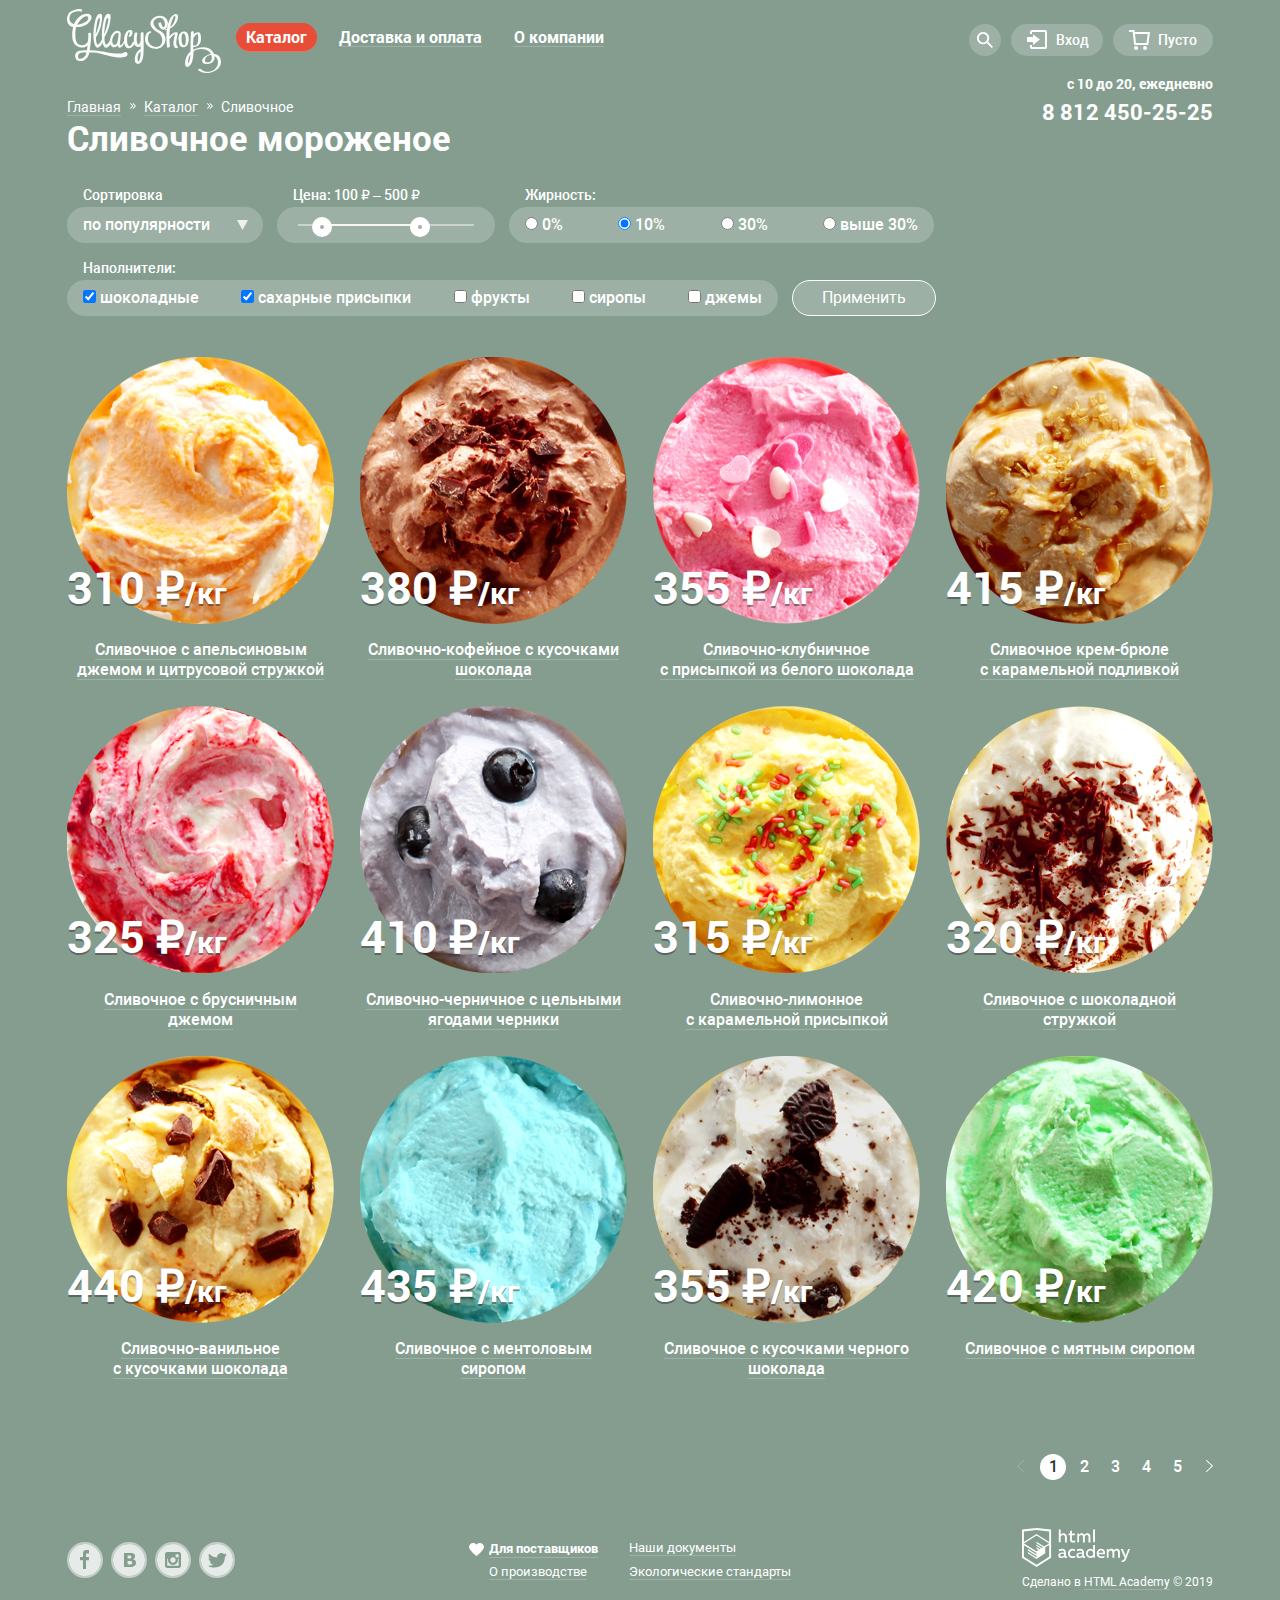
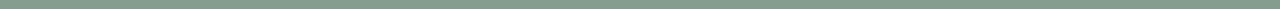
==== catalog.html @ 8c7d1022 "Добавил главную и каталог" ====
<!DOCTYPE html>
<html lang="ru">

<head>
  <meta charset="utf-8">
  <link rel="stylesheet" href="css/normalize.css">
  <link rel="stylesheet" href="css/style.css">
  <link rel="preconnect" href="https://fonts.gstatic.com">
  <link href="https://fonts.googleapis.com/css2?family=Roboto:wght@400;500;700&display=swap" rel="stylesheet">
  <title>Каталог: Глейси</title>
</head>

<body class="page-body">
  <div class="catalog-wrapper">
    <div class="container">
      <header class="main-header">
        <div class="site-navigation">
          <nav class="nav">
            <a href="index.html" class="logo-link">
              <svg width="154" height="64" viewBox="0 0 154 64" fill="none" xmlns="http://www.w3.org/2000/svg">
                <path
                  d="M59.3411 43.1507C58.6031 43.0641 57.8564 43.196 57.1891 43.5308C57.1891 43.5308 54.1865 46.1093 39.3332 43.1404C28.4134 40.9523 22.7384 41.1783 22.7384 41.1783C22.7384 41.1783 24.57 28.3371 24.0695 24.7415C24.0466 24.4763 23.9242 24.2306 23.7281 24.0562C23.532 23.8818 23.2777 23.7923 23.0186 23.8067C21.9276 23.8067 21.267 24.2382 21.267 24.834C21.3606 27.2614 21.277 29.6926 21.0168 32.1072C20.5634 33.3829 19.7122 34.4692 18.5955 35.1974C17.4788 35.9256 16.1591 36.255 14.8413 36.1342C10.087 35.7952 9.08615 32.2819 8.66578 29.8883C8.2454 27.4947 8.00519 20.807 9.2563 18.0744C9.2563 18.0744 16.4227 18.3312 20.9267 14.3864C25.4308 10.4416 25.1505 7.03093 23.0186 5.57217C20.8867 4.11341 15.8922 4.37024 12.0588 7.96577C9.85781 9.93907 8.11968 12.3973 6.97426 15.1569C6.97426 15.1569 1.33923 13.9241 2.63038 7.88359C4.00161 1.57599 12.3991 2.31564 12.3991 2.31564C14.1507 2.66492 14.2307 2.82929 14.8113 2.23346C15.3918 1.63763 15.8122 0.0966821 13.0597 0.00422536C10.3072 -0.0882313 2.04986 1.30889 0.46845 6.93848C-1.22306 12.9276 1.89973 17.2114 6.09348 17.8792C6.09348 17.8792 3.80143 28.2549 6.63396 33.3914C7.41915 35.0146 8.65661 36.3617 10.1892 37.2616C11.7218 38.1615 13.4804 38.5736 15.2417 38.4457C16.8931 38.4457 19.8157 37.5005 20.6465 36.1342C20.6465 36.1342 20.2561 39.812 19.9258 41.1475C19.9258 41.1475 12.9796 41.055 10.8077 42.1748C7.11439 44.178 7.88508 48.8727 9.30635 50.5369C10.5074 51.9546 14.1207 52.7251 16.733 51.4615C18.2281 50.723 19.5196 49.6125 20.4898 48.2309C21.46 46.8494 22.0781 45.2407 22.288 43.5513C26.5142 43.3281 30.748 43.7998 34.8292 44.9485C41.0047 46.8387 49.6024 48.6056 52.1847 48.6056C54.767 48.6056 60.1918 47.8454 60.5221 45.6367C60.7023 44.178 60.1718 43.4178 59.3411 43.1507ZM15.8722 8.81843C15.8722 8.81843 19.1552 6.25019 20.7266 7.85277C21.0794 8.24335 21.2828 8.75163 21.2993 9.28397C21.3159 9.81632 21.1445 10.3369 20.8166 10.7497C20.156 11.6332 18.4145 14.4275 10.1471 15.8143C10.1471 15.8143 12.7494 11.1298 15.8722 8.81843ZM16.1425 48.7905C16.1425 48.7905 11.6084 51.328 11.138 47.8865C10.9562 47.1689 11.0201 46.409 11.3189 45.7339C11.6177 45.0588 12.1333 44.5096 12.7795 44.178C13.5702 43.7773 14.6511 43.274 19.3653 43.4486C19.3125 44.5462 18.9891 45.6121 18.4254 46.5464C17.8617 47.4807 17.0762 48.2528 16.1425 48.7905Z"
                  fill="#FBFCFB" />
                <path
                  d="M73.6439 24.382C73.6439 26.7037 73.6439 29.0151 73.6439 31.3368C73.6439 31.3368 73.6439 31.419 73.6439 31.46C73.5647 32.3848 73.2694 33.2764 72.7831 34.0591C72.4757 34.6276 72.0763 35.1382 71.602 35.5692C71.0716 36.0418 70.7212 34.9837 70.5211 34.5419C69.1298 31.5525 69.8004 27.546 70.3409 24.4128C70.5911 22.9129 67.6285 23.3033 67.3983 24.6388C66.8584 27.3095 66.6732 30.043 66.8478 32.7647C66.5854 32.7859 66.3304 32.8637 66.0993 32.9929C65.8682 33.1221 65.6662 33.2999 65.5066 33.5146C64.9961 34.6344 63.5048 38.3532 61.6731 36.8636C60.352 35.8363 60.2118 33.0215 60.0717 31.4498C59.9123 29.2711 60.1916 27.082 60.8925 25.0189C60.8324 25.1935 62.0335 22.1116 62.5639 23.2622C62.7074 23.8105 62.7269 24.3852 62.6211 24.9424C62.5153 25.4997 62.2869 26.0248 61.9534 26.4777C60.382 27.6899 62.8242 28.1932 63.775 27.4536C65.5766 26.0667 66.7777 21.5877 63.705 21.0535C60.2319 20.4577 58.2601 24.0532 57.5294 26.9091C57.1421 28.5492 56.9738 30.2357 57.029 31.9223C56.5486 32.7853 54.9271 35.559 53.9763 36.0315C52.8553 36.6273 52.8753 35.7952 52.9153 35.261C52.9554 34.7269 53.4558 29.9705 53.726 26.7653C53.9629 25.4929 53.7871 24.1758 53.2256 23.0157C52.7952 22.1219 49.222 20.1187 46.0792 23.8786C44.3087 25.8622 43.2252 28.3898 42.9965 31.0697C42.7863 31.5011 42.5561 31.9634 42.2858 32.4668C40.7845 35.2919 38.8928 36.4835 38.2222 34.5214C37.5477 32.4775 37.2921 30.3125 37.4715 28.1624C39.8038 24.4569 41.5156 20.377 42.536 16.0917C44.0374 9.2499 43.7571 5.84954 42.9464 5.27426C42.1357 4.69897 38.6926 3.2813 36.6208 11.6949C35.0837 17.6814 34.5456 23.8919 35.0293 30.0629C34.7091 30.7615 34.3087 31.6039 33.7982 32.5593C32.2969 35.3843 30.4152 36.576 29.7346 34.6138C29.0736 32.567 28.8317 30.4021 29.024 28.2549C31.3562 24.5494 33.068 20.4695 34.0885 16.1841C35.6399 9.2499 35.3296 5.84954 34.5189 5.27426C33.7082 4.69897 30.2651 3.2813 28.2032 11.6949C26.1414 20.1084 25.731 29.2822 27.7028 35.446C27.7028 35.446 28.7838 38.9182 30.8056 38.6614C32.4771 38.4457 34.4688 36.7609 35.6399 33.6174C35.7723 34.2352 35.936 34.8456 36.1303 35.446C36.1303 35.446 37.2113 38.9182 39.2331 38.6614C40.6043 38.4868 42.2358 37.3054 43.3768 35.148C44.0874 37.028 45.6188 38.5792 47.5906 38.2299C50.263 37.7368 50.8134 36.2472 50.8134 36.2472C50.8134 36.2472 50.7634 38.6922 52.4749 38.6922C53.9963 38.6922 55.2074 37.7779 56.4084 35.446C56.8188 34.6549 57.059 34.1927 57.1891 33.9256C57.5395 36.1342 58.4303 38.0964 60.1918 38.8874C63.1945 40.2229 65.8169 37.6855 67.3582 35.1789C67.5558 35.7829 67.878 36.3361 68.303 36.8006C68.7279 37.2651 69.2455 37.63 69.8204 37.8704C70.4759 38.0818 71.1752 38.1045 71.8424 37.936C72.5095 37.7676 73.1188 37.4144 73.6038 36.915V40.5311C73.0551 40.5011 72.5114 40.6523 72.0524 40.9625C70.5201 42.253 69.3316 43.9212 68.5982 45.8112C67.8648 47.7013 67.6103 49.7513 67.8587 51.7697C67.9009 52.3158 68.0743 52.8426 68.3632 53.3032C68.6521 53.7638 69.0476 54.1438 69.5145 54.4093C69.9813 54.6749 70.5049 54.8176 71.0386 54.8249C71.5722 54.8321 72.0994 54.7037 72.5729 54.451C75.6757 53.0641 76.1461 48.2872 76.4063 45.3696C77.0369 38.3532 76.5464 31.0491 76.5464 24.0121C76.5464 22.7178 73.6439 23.3239 73.6439 24.382ZM30.2751 12.8763C30.9657 10.1539 31.6063 9.06498 32.2769 9.06498C32.9475 9.06498 33.2077 9.79436 32.7373 12.1469C31.8645 16.659 30.491 21.0536 28.6436 25.2449C28.6436 25.2449 29.5845 15.6089 30.2751 12.8763ZM38.7026 12.8763C39.3932 10.1539 40.0338 9.06498 40.6544 9.06498C41.2749 9.06498 41.5952 9.79436 41.1248 12.1469C40.6544 14.4994 39.123 21.0022 37.0311 25.2449C37.0311 25.2449 38.032 15.6089 38.7026 12.8763ZM51.5741 25.6866C51.4941 26.2825 51.1137 30.0937 50.5732 32.1483C50.0327 34.2029 49.6624 34.9323 48.041 35.6411C46.4195 36.35 45.5988 34.1824 45.5988 34.1824C44.4478 30.895 45.9891 28.0186 47.2703 26.0462C48.5514 24.0738 49.8426 23.8991 50.5832 23.9916C50.7568 24.036 50.9201 24.1152 51.0638 24.2244C51.2076 24.3337 51.3289 24.4709 51.4209 24.6284C51.513 24.7858 51.5739 24.9603 51.6001 25.1418C51.6264 25.3234 51.6176 25.5086 51.5741 25.6866ZM73.5638 44.178C73.6242 46.9398 73.0839 49.6807 71.9824 52.2012C71.2817 52.345 70.9815 52.0779 70.7413 50.9273C70.5761 49.8209 70.5761 48.6951 70.7413 47.5886C71.0686 45.5562 72.0479 43.6942 73.5237 42.298C73.5738 42.9452 73.5738 43.5719 73.5638 44.178Z"
                  fill="#FBFCFB" />
                <path
                  d="M92.3806 21.4747C91.0788 20.8853 89.9035 20.0372 88.9227 18.9793C87.9418 17.9214 87.1746 16.6746 86.6655 15.3109C85.3843 11.3867 89.5881 8.4897 92.9411 8.66434C96.2941 8.83898 98.0857 12.3832 97.9456 15.5575C97.8855 16.6772 97.1949 19.2044 95.8437 17.8895C94.9501 16.8485 94.4032 15.5422 94.2823 14.1604C94.0821 12.9173 91.1795 13.657 91.3797 14.9617C91.9602 18.7216 95.9037 22.8616 99.2868 18.927C99.9789 18.0362 100.466 16.9962 100.711 15.8848C100.955 14.7735 100.952 13.6197 100.701 12.5099C100.45 11.4 99.9568 10.363 99.2595 9.47639C98.5622 8.5898 97.6784 7.87669 96.6744 7.39049C94.4096 6.48529 91.905 6.43566 89.6078 7.25044C87.3107 8.06522 85.3703 9.6914 84.1332 11.8387C81.4008 16.8211 86.8857 21.6905 90.7692 23.4677C97.0047 26.8886 97.2349 37.9012 88.9475 37.9731C87.245 37.933 85.5951 37.3594 84.2193 36.3293C82.8436 35.2991 81.8077 33.8617 81.2506 32.21C80.6801 30.4841 80.9704 24.4539 83.2524 23.9916C85.0641 23.632 84.5736 21.937 82.802 22.2555C79.0887 22.9951 77.7175 27.9159 78.0778 31.3573C78.6583 36.8431 83.6628 39.9147 88.7173 39.8736C90.9535 39.9395 93.1417 39.2 94.9022 37.7833C96.6628 36.3666 97.8847 34.3621 98.3559 32.1175C98.7278 29.9065 98.3339 27.6317 97.2424 25.6876C96.151 23.7436 94.4309 22.2531 92.3806 21.4747Z"
                  fill="#FBFCFB" />
                <path
                  d="M110.977 37.7985C108.125 36.1959 109.756 30.0218 110.187 27.6488C110.467 26.1181 111.738 23.7553 109.696 23.2314C107.304 22.6356 104.461 24.9675 102.41 27.1968C102.408 24.6249 102.592 22.0565 102.96 19.5126C106.125 17.8918 108.659 15.2147 110.146 11.9209C111.448 9.2499 112.088 3.70249 107.684 5.32562C103.681 6.76384 102.309 11.4894 101.058 15.2801C100.586 16.7464 100.221 18.247 99.9674 19.7694C99.5682 19.9414 99.1606 20.0923 98.7463 20.2214C97.0848 20.7556 97.305 21.6699 98.9865 21.1357L99.7972 20.8686C98.9965 26.6318 99.537 32.6723 100.047 38.3327C100.047 38.8874 103.05 38.3327 102.94 37.5314C102.72 35.0042 102.53 32.4771 102.45 29.9705C102.691 29.8979 102.909 29.7595 103.08 29.5698C104.001 28.3831 105.034 27.2924 106.163 26.3133C106.463 26.0359 106.773 25.7791 107.084 25.5325L107.544 25.1833C108.215 24.6388 108.345 24.6285 107.924 25.1833C107.768 26.1629 107.56 27.1333 107.304 28.0905C106.753 31.1724 105.172 37.2232 108.645 39.1648C109.396 39.5551 112.098 38.4046 110.977 37.7985ZM104.481 13.0303C104.792 12.1161 105.202 11.212 105.582 10.3286C106.053 9.21908 107.314 5.42835 108.225 7.24667C108.955 8.69516 107.804 11.0682 107.294 12.4551C106.49 14.6234 105.102 16.5119 103.29 17.8997C103.582 16.2514 103.98 14.6248 104.481 13.0303Z"
                  fill="#FBFCFB" />
                <path
                  d="M121.737 30.5971C121.737 27.2173 121.367 22.8821 117.433 22.5226C113.119 22.1219 111.428 26.755 111.368 30.217C111.361 30.3395 111.392 30.4611 111.454 30.5657C111.517 30.6702 111.609 30.7528 111.718 30.8026C111.718 34.0386 112.479 38.2607 116.232 38.1888C120.416 38.1272 121.737 34.3776 121.737 30.5971ZM116.732 36.2267C114.29 35.1994 114.51 30.8745 114.671 28.7891C114.685 28.6843 114.671 28.5773 114.628 28.4808C114.585 28.3843 114.517 28.3024 114.43 28.2446C114.731 26.19 115.511 23.1081 117.293 24.6388C118.714 25.8921 118.744 28.9021 118.814 30.6382C118.874 31.8504 118.724 36.9869 116.742 36.2267H116.732Z"
                  fill="#FBFCFB" />
                <path
                  d="M153.265 49.1398C152.144 46.1812 149.682 45.0306 146.969 44.9074C146.667 44.1563 146.287 43.4401 145.838 42.7706C141.925 36.8225 132.637 37.6341 126.341 40.716C126.341 39.7812 126.251 38.8463 126.211 37.9115C127.463 38.0153 128.721 37.7863 129.862 37.2465C131.003 36.7067 131.99 35.8743 132.727 34.8296C134.398 32.3743 134.158 28.0186 133.497 25.2654C132.877 22.6767 130.415 23.1389 128.563 24.0019C127.882 24.333 127.254 24.7696 126.701 25.2963C126.701 24.608 126.811 23.9094 126.861 23.2417C126.972 21.6596 124.019 22.0603 123.919 23.4574C123.458 29.8164 123.619 36.1548 123.478 42.5035C121.702 44.0013 120.291 45.9041 119.358 48.0604C118.425 50.2166 117.996 52.5667 118.104 54.9235C118.104 57.2555 120.035 59.0327 122.107 57.3685C125 55.0879 125.881 50.5575 126.281 47.0955C126.445 45.5504 126.498 43.995 126.441 42.4419C128.698 40.9228 131.334 40.105 134.033 40.0868C136.732 40.0685 139.378 40.8507 141.655 42.3391C142.632 43.0474 143.415 44.0028 143.927 45.1128C142.326 45.4066 140.771 45.9179 139.303 46.6332C137.591 47.4756 135.049 49.4686 135.169 51.6978C135.149 52.4032 135.366 53.0941 135.784 53.655C136.201 54.216 136.793 54.613 137.461 54.7797C137.552 54.8272 137.65 54.8584 137.751 54.8721C143.897 55.8994 148.471 52.1703 147.59 46.9209C150.593 48.5954 151.704 52.4785 150.643 55.8173C148.251 63.3165 139.042 64.991 133.678 59.9778C133.097 59.4436 130.485 60.5736 130.945 61.0051C138.692 68.2681 157.989 61.5496 153.265 49.1398ZM123.298 47.3215C123.213 49.1354 122.827 50.9211 122.157 52.6018C121.907 53.1668 121.637 53.7113 121.346 54.2455C121.346 54.2455 121.086 54.3071 121.036 53.5058C121.032 50.6277 121.846 47.8109 123.378 45.4005C123.358 46.0374 123.338 46.6846 123.298 47.3215ZM126.431 28.974C126.489 28.9234 126.539 28.8646 126.581 28.7994C127.119 27.8692 127.757 27.0042 128.483 26.2208C129.007 25.6096 129.617 25.0831 130.294 24.6593C130.615 24.8237 130.945 25.6866 131.065 26.8475C131.375 29.7034 131.506 37.2232 127.122 36.5143C126.78 36.4987 126.438 36.5583 126.121 36.689C126.111 34.0797 126.251 31.532 126.431 28.974ZM139.523 53.362H139.463C137.781 52.9511 137.961 51.3074 138.182 50.1979C138.672 47.5989 141.755 46.2018 144.297 46.0888C145.588 49.787 144.597 54.2147 139.523 53.362Z"
                  fill="#FBFCFB" />
              </svg>
            </a>
            <ul class="nav-list">
              <li class="nav-list_item nav-list_item-catalog">
                <a href="#" class="nav-list_link nav-list_link--cat  nav-list_link-current">Каталог</a>
                <ul class="dropdown_list">
                  <li>
                    <p class="new-prod">Новинки</p>
                  </li>
                  <li class="dropdown-list_item"><a class="dropdown_link" href="catalog.html"
                      target="_blank">Сливочное</a></li>
                  <li class="dropdown-list_item"><a class="dropdown_link" href="#">Щербеты</a></li>
                  <li class="dropdown-list_item"><a class="dropdown_link" href="#">Фруктовый лед</a></li>
                  <li class="dropdown-list_item"><a class="dropdown_link" href="#">Мелорин</a></li>
                </ul>
              </li>
              <li class="nav-list_item">
                <a href="#" class="nav-list_link">Доставка и оплата</a>
              </li>
              <li class="nav-list_item">
                <a href="#" class="nav-list_link">О компании</a>
              </li>
            </ul>
          </nav>
          <section class="general-links">
            <h2 class="visually-hidden">Общие элементы управления</h2>
            <section class="search" tabindex="0">
              <h3 class="visually-hidden">Окно поиска</h2>
                <div class="search_popup search_popup-show">
                  <form action="https://echo.htmlacademy.ru/" class="search-form" method="get" name="search-form">
                    <input type="search" class="search-input" placeholder="Крем-брюле">
                  </form>
                </div>
            </section>
            <section class="login-wrapper" tabindex="0">
              <h3 class="visually-hidden">Вход на сайт</h3>
              <span class="general-btn_name">Вход</span>
              <div class="login_window login_window-show">
                <form action="https://echo.htmlacademy.ru/" method="POST" name="login-form" class="login-form">
                  <input type="text" placeholder="email@example.com" class="login-input" name="login" required>
                  <input type="password" placeholder="******" class="pass-input" name="password" required>
                  <div class="login-controls_wrapper">
                    <button class="btn login-btn" type="submit">Войти</button>
                    <div class="login-controls_links">
                      <a href="#" class="login-controls_link login-controls_link--forgot-pass">Забыли пароль?</a>
                      <a href="#" class="login-controls_link login-controls_link--new-user">Новая регистрация</a>
                    </div>
                  </div>
                </form>
              </div>
            </section>
            <div class="cart-wrapper">
              <span class="visually-hidden">Корзина</span>
              <span class="general-btn_name" tabindex="0">Пусто</span>
            </div>
          </section>
        </div>
        <span class="visually-hidden">Время работы</span>
        <p class="header-worktime">с 10 до 20, ежедневно</p>
        <p class="header-phone"><a href="tel:88124502525" class="header-phone_link">8 812 450-25-25</a></p>
      </header>
      <main class="main-catalog">
        <section class="breadcrumbs">
          <h2 class="visually-hidden">Дополнительная навигация. Хлебные крошки</h2>
          <ul class="breadcrumbs_list">
            <li class="breadcrumbs_list-item"><a class="breadcrumbs_list-link" href="index.html">Главная</a></li>
            <li class="breadcrumbs_list-item"><a class="breadcrumbs_list-link" href="#">Каталог</a></li>
            <li class="breadcrumbs_list-item"><a class="breadcrumbs_list-link" href="">Сливочное</a></li>
          </ul>
        </section>
        <h1>Сливочное мороженое</h1>
        <section class="filters-block">
          <h2 class="visually-hidden">Выбор по параметрам</h2>
          <form action="https://echo.htmlacademy.ru/" method="get">
            <div class="filters-block_wrapper">
              <fieldset class="filter">
                <legend class="filter_title">Сортировка</legend>
                <select name="sorting" class="sorting">
                  <option value="popular current-select-value">по популярности</option>
                  <option value="cheap">сначала недорогие</option>
                  <option value="expensive">сначала дорогие</option>
                  <option value="fat">по жирности</option>
                </select>
              </fieldset>
              <fieldset class="filter filter_price">
                <legend class="filter_title">Цена: 100 ₽ – 500 ₽</legend>
                <div class="range-filter">
                  <div class="price-controls">
                    <span class="visually-hidden">Минимальная цена</span>
                    <input class="visually-hidden" type="text" name="min-price" value="">
                    <span class="visually-hidden">Максимальная цена</span>
                    <input class="visually-hidden" type="text" name="max-price" value="">
                  </div>
                  <div class="range-controls">
                    <div class="scale">
                      <div class="bar"></div>
                    </div>
                    <div class="toggle toggle-min" tabindex="0"><span class="visually-hidden">Ползунок минимальной
                        цены</span></div>
                    <div class="toggle toggle-max" tabindex="0"><span class="visually-hidden">Ползунок максимальной
                        цены</span></div>
                  </div>
                </div>
              </fieldset>
              <fieldset class="filter">
                <legend class="filter_title">Жирность:</legend>
                <div class="filters-block_wrapper-fat">
                  <label>
                    <input type="radio" name="fat"> 0%
                  </label>
                  <label>
                    <input type="radio" name="fat" checked> 10%
                  </label>
                  <label>
                    <input type="radio" name="fat"> 30%
                  </label>
                  <label>
                    <input type="radio" name="fat"> выше 30%
                  </label>
                </div>
              </fieldset>
              <fieldset class="filter">
                <legend class="filter_title">Наполнители:</legend>
                <div class="filters-block_wrapper-additive">
                  <label>
                    <input type="checkbox" name="chockolate" checked>
                    шоколадные
                  </label>
                  <label>
                    <input type="checkbox" name="sugar topping" checked>
                    сахарные присыпки
                  </label>
                  <label>
                    <input type="checkbox" name="fruits">
                    фрукты
                  </label>
                  <label>
                    <input type="checkbox" name="syrop">
                    сиропы
                  </label>
                  <label>
                    <input type="checkbox" name="jam">
                    джемы
                  </label>
                </div>
              </fieldset>
              <button type="submit" class="filter-btn">Применить</button>
            </div>
            <!--<div class="filters-block_wrapper">
              <fieldset class="filter">
                <legend class="filter_title">Сортировка</legend>
                <select name="sorting">
                  <option value="popular current-select-value">по популярности</option>
                  <option value="cheap">сначала недорогие</option>
                  <option value="expensive">сначала дорогие</option>
                  <option value="fat">по жирности</option>
                </select>
              </fieldset>
              <fieldset class="filter filter_price">
                <legend class="filter_title">Цена: 100 ₽ – 500 ₽</legend>
                <div class="range-filter">
                  <div class="price-controls">
                    <span class="visually-hidden">Минимальная цена</span>
                    <label class="price-value"><input class="visually-hidden" type="text" name="min-price" value=""></label>
                    <span class="visually-hidden">Максимальная цена</span>
                    <label class="price-value price-value-max"><input class="visually-hidden" type="text" name="max-price"
                        value=""></label>
                  </div>
                  <div class="range-controls">
                    <div class="scale">
                      <div class="bar"></div>
                    </div>
                    <div class="toggle toggle-min" tabindex="0"><span class="visually-hidden">Ползунок минимальной
                        цены</span></div>
                    <div class="toggle toggle-max" tabindex="0"><span class="visually-hidden">Ползунок максимальной
                        цены</span></div>
                  </div>
                </div>
              </fieldset>
              <fieldset class="filter">
                <legend class="filter_title">Жирность:</legend>
                <label>
                  <input type="radio" name="fat"> 0%
                </label>
                <label>
                  <input type="radio" name="fat" checked> 10%
                </label>
                <label>
                  <input type="radio" name="fat"> 30%
                </label>
                <label>
                  <input type="radio" name="fat"> выше 30%
                </label>
              </fieldset>
            </div>
            <div class="filters-block_wrapper">
              <fieldset class="filter">
                <legend class="filter_title">Наполнители:</legend>
                <label>
                  <input type="checkbox" name="chockolate" checked>
                  шоколадные
                </label>
                <label>
                  <input type="checkbox" name="sugar topping" checked>
                  сахарные присыпки
                </label>
                <label>
                  <input type="checkbox" name="fruits">
                  фрукты
                </label>
                <label>
                  <input type="checkbox" name="syrop">
                  сиропы
                </label>
                <label>
                  <input type="checkbox" name="jam">
                  джемы
                </label>
              </fieldset>
              <button type="submit">Применить</button>
            </div>-->
          </form>
        </section>
        <section class="product-cards">
          <h2 class="visually-hidden">Карточки товаров</h2>
          <ul class="product-cards_list">
            <li class="product-cards_item">
              <div class="product-cards_item-card">
                <a href="#" class="btn bestsellers-btn">Быстрый просмотр</a>
              </div>
              <img src="img/hit_1.png" alt="" width="267" height="267" class="product-cards_img">
              <p class="product-cards_item-price">310&nbsp;&#8381;<span class="product-cards_item-weight">/кг</span>
                <p class="product-cards_description"><a href="#" class="product-cards_description-link">Сливочное с
                    апельсиновым джемом и цитрусовой стружкой</a></p>
            </li>
            <li class="product-cards_item">
              <div class="product-cards_item-card">
                <a href="#" class="btn bestsellers-btn">Быстрый просмотр</a>
              </div>
              <img src="img/hit_2.png" alt="" width="267" height="267" class="product-cards_img">
              <p class="product-cards_item-price">380 &#8381;<span class="product-cards_item-weight">/кг</span>
                <p class="product-cards_description"><a href="#"
                    class="product-cards_description-link">Сливочно-кофейное с кусочками шоколада</a></p>
            </li>
            <li class="product-cards_item">
              <div class="product-cards_item-card">
                <a href="#" class="btn bestsellers-btn">Быстрый просмотр</a>
              </div>
              <img src="img/hit_3.png" alt="" width="267" height="267" class="product-cards_img">
              <p class="product-cards_item-price">355 &#8381;<span Class="product-cards_item-weight">/кг</span>
                <p class="product-cards_description"><a href="#"
                    class="product-cards_description-link">Сливочно-клубничное<br>с&nbsp;присыпкой из белого
                    шоколада</a></p>
            </li>
            <li class="product-cards_item">
              <div class="product-cards_item-card">
                <a href="#" class="btn bestsellers-btn">Быстрый просмотр</a>
              </div>
              <img src="img/hit_4.png" alt="" width="267" height="267" class="product-cards_img">
              <p class="product-cards_item-price">415 &#8381;<span Class="product-cards_item-weight">/кг</span>
                <p class="product-cards_description"><a href="#" class="product-cards_description-link">Сливочное
                    крем-брюле с&nbsp;карамельной подливкой</a></p>
            </li>
            <li class="product-cards_item">
              <div class="product-cards_item-card">
                <a href="#" class="btn bestsellers-btn">Быстрый просмотр</a>
              </div>
              <img src="img/hit_5.png" alt="" width="267" height="267" class="product-cards_img">
              <p class="product-cards_item-price">325&nbsp;&#8381;<span class="product-cards_item-weight">/кг</span>
                <p class="product-cards_description"><a href="#" class="product-cards_description-link">Сливочное с
                    брусничным<br>джемом</a></p>
            </li>
            <li class="product-cards_item">
              <div class="product-cards_item-card">
                <a href="#" class="btn bestsellers-btn">Быстрый просмотр</a>
              </div>
              <img src="img/hit_6.png" alt="" width="267" height="267" class="product-cards_img">
              <p class="product-cards_item-price">410&nbsp;&#8381;<span class="product-cards_item-weight">/кг</span>
                <p class="product-cards_description"><a href="#"
                    class="product-cards_description-link">Сливочно-черничное с цельными<br>ягодами черники</a></p>
            </li>
            <li class="product-cards_item">
              <div class="product-cards_item-card">
                <a href="#" class="btn bestsellers-btn">Быстрый просмотр</a>
              </div>
              <img src="img/hit_7.png" alt="" width="267" height="267" class="product-cards_img">
              <p class="product-cards_item-price">315&nbsp;&#8381;<span class="product-cards_item-weight">/кг</span>
                <p class="product-cards_description"><a href="#"
                    class="product-cards_description-link">Сливочно-лимонное<br>с карамельной присыпкой</a></p>
            </li>
            <li class="product-cards_item">
              <div class="product-cards_item-card">
                <a href="#" class="btn bestsellers-btn">Быстрый просмотр</a>
              </div>
              <img src="img/hit_8.png" alt="" width="267" height="267" class="product-cards_img">
              <p class="product-cards_item-price">320&nbsp;&#8381;<span class="product-cards_item-weight">/кг</span>
                <p class="product-cards_description"><a href="#" class="product-cards_description-link">Сливочное с
                    шоколадной<br>стружкой</a></p>
            </li>
            <li class="product-cards_item">
              <div class="product-cards_item-card">
                <a href="#" class="btn bestsellers-btn">Быстрый просмотр</a>
              </div>
              <img src="img/hit_9.png" alt="" width="267" height="267" class="product-cards_img">
              <p class="product-cards_item-price">440&nbsp;&#8381;<span class="product-cards_item-weight">/кг</span>
                <p class="product-cards_description"><a href="#"
                    class="product-cards_description-link">Сливочно-ванильное<br>с кусочками шоколада</a></p>
            </li>
            <li class="product-cards_item">
              <div class="product-cards_item-card">
                <a href="#" class="btn bestsellers-btn">Быстрый просмотр</a>
              </div>
              <img src="img/hit_10.png" alt="" width="267" height="267" class="product-cards_img">
              <p class="product-cards_item-price">435&nbsp;&#8381;<span class="product-cards_item-weight">/кг</span>
                <p class="product-cards_description"><a href="#" class="product-cards_description-link">Сливочноe с
                    ментоловым<br>сиропом</a></p>
            </li>
            <li class="product-cards_item">
              <div class="product-cards_item-card">
                <a href="#" class="btn bestsellers-btn">Быстрый просмотр</a>
              </div>
              <img src="img/hit_11.png" alt="" width="267" height="267" class="product-cards_img">
              <p class="product-cards_item-price">355&nbsp;&#8381;<span class="product-cards_item-weight">/кг</span>
                <p class="product-cards_description"><a href="#" class="product-cards_description-link">Сливочное с
                    кусочками черного<br>шоколада</a></p>
            </li>
            <li class="product-cards_item">
              <div class="product-cards_item-card">
                <a href="#" class="btn bestsellers-btn">Быстрый просмотр</a>
              </div>
              <img src="img/hit_12.png" alt="" width="267" height="267" class="product-cards_img">
              <p class="product-cards_item-price">420&nbsp;&#8381;<span class="product-cards_item-weight">/кг</span>
                <p class="product-cards_description"><a href="#" class="product-cards_description-link">Сливочное с
                    мятным сиропом</a></p>
            </li>
          </ul>
        </section>
        <section class="pages">
          <h2 class="visually-hidden">Нумерация страниц</h2>
          <div class="pagination_wrapper">
            <button type="button" class="page-btn page-btn_prev page-btn_edge">
              <svg width="7" height="12" viewBox="0 0 7 12" fill="none" xmlns="http://www.w3.org/2000/svg">
                <path d="M0.15889 6.34125L6.06761 11.8512C6.1703 11.9465 6.30937 12 6.45436 12C6.59934 12 6.73841 11.9465 6.84111 11.8512C6.89146 11.8048 6.93142 11.7495 6.95869 11.6885C6.98596 11.6276 7 11.5623 7 11.4962C7 11.4302 6.98596 11.3649 6.95869 11.304C6.93142 11.243 6.89146 11.1877 6.84111 11.1412L1.3084 6.00125L6.84111 0.831247C6.89146 0.784766 6.93142 0.729465 6.95869 0.668535C6.98596 0.607606 7 0.542253 7 0.476248C7 0.410242 6.98596 0.344889 6.95869 0.283959C6.93142 0.22303 6.89146 0.167728 6.84111 0.121247C6.73357 0.0364304 6.59506 -0.00654793 6.45436 0.00124741C6.38391 0.000448227 6.31406 0.013381 6.2493 0.0392141C6.18454 0.0650473 6.12631 0.103209 6.07835 0.151247L0.15889 5.63125C0.108543 5.67773 0.0685816 5.73303 0.0413108 5.79396C0.01404 5.85489 0 5.92024 0 5.98625C0 6.05225 0.01404 6.11761 0.0413108 6.17854C0.0685816 6.23947 0.108543 6.29477 0.15889 6.34125Z" fill="white"/>
                </svg>
            </button>
            <ul class="pagination">
              <li class="pagination_item pagination_item-current"><a href="#" class="pagination_item-link"></a></li>
              <li class="pagination_item"><a href="#" class="pagination_item-link"></a></li>
              <li class="pagination_item"><a href="#" class="pagination_item-link"></a></li>
              <li class="pagination_item"><a href="#" class="pagination_item-link"></a></li>
              <li class="pagination_item"><a href="#" class="pagination_item-link"></a></li>
            </ul>
            <button type="button" class="page-btn page-btn_next">
              <svg width="7" height="12" viewBox="0 0 7 12" fill="none" xmlns="http://www.w3.org/2000/svg">
                <path d="M6.84111 5.65875L0.932395 0.148752C0.829699 0.05349 0.690626 0 0.545642 0C0.400659 0 0.261586 0.05349 0.15889 0.148752C0.108543 0.195234 0.0685817 0.250534 0.041311 0.311464C0.0140403 0.372393 0 0.437746 0 0.503752C0 0.569758 0.0140403 0.635111 0.041311 0.69604C0.0685817 0.75697 0.108543 0.812271 0.15889 0.858752L5.6916 5.99875L0.15889 11.1688C0.108543 11.2152 0.0685817 11.2705 0.041311 11.3315C0.0140403 11.3924 0 11.4577 0 11.5238C0 11.5898 0.0140403 11.6551 0.041311 11.716C0.0685817 11.777 0.108543 11.8323 0.15889 11.8788C0.266426 11.9636 0.404942 12.0065 0.545642 11.9988C0.616091 11.9996 0.68594 11.9866 0.750698 11.9608C0.815455 11.935 0.873688 11.8968 0.921651 11.8488L6.84111 6.36875C6.89146 6.32227 6.93142 6.26697 6.95869 6.20604C6.98596 6.14511 7 6.07976 7 6.01375C7 5.94775 6.98596 5.88239 6.95869 5.82146C6.93142 5.76053 6.89146 5.70523 6.84111 5.65875Z" fill="white"/>
                </svg>
            </button>
          </div>
        </section>
      </main>
      <footer class="main-footer container">
        <section class="social">
          <h2 class="visually-hidden">Мы в социальных сетях</h2>
          <ul class="social-list">
            <li class="social-list_item">
              <a href="#">
                <svg class="social-list_link" width="36" height="36" viewBox="0 0 36 36" fill="none"
                  xmlns="http://www.w3.org/2000/svg">
                  <path
                    d="M18 35C27.3888 35 35 27.3888 35 18C35 8.61116 27.3888 1 18 1C8.61116 1 1 8.61116 1 18C1 27.3888 8.61116 35 18 35Z"
                    stroke="white" stroke-opacity="0.5" stroke-width="2" />
                  <path
                    d="M18 2C14.8355 2 11.7421 2.93838 9.11088 4.69649C6.4797 6.45459 4.42894 8.95345 3.21793 11.8771C2.00693 14.8007 1.69008 18.0177 2.30744 21.1214C2.92481 24.2251 4.44866 27.0761 6.6863 29.3137C8.92394 31.5513 11.7749 33.0752 14.8786 33.6926C17.9823 34.3099 21.1993 33.9931 24.1229 32.7821C27.0466 31.5711 29.5454 29.5203 31.3035 26.8891C33.0616 24.2579 34 21.1645 34 18C34 13.7565 32.3143 9.68687 29.3137 6.68629C26.3131 3.68571 22.2435 2 18 2ZM22.06 11.45H19V14.9H22V18.34H19V27H16V18.34H13V14.9H16V11.45C15.9449 10.5957 16.2291 9.75426 16.7908 9.1083C17.3525 8.46234 18.1464 8.06407 19 8H22V11.45H22.06Z"
                    fill="white" fill-opacity="0.8" />
                </svg>
              </a>
            </li>
            <li class="social-list_item">
              <a href="#" class="social-list_link">
                <svg width="36" height="36" viewBox="0 0 36 36" fill="none" xmlns="http://www.w3.org/2000/svg">
                  <path
                    d="M18 35C27.3888 35 35 27.3888 35 18C35 8.61116 27.3888 1 18 1C8.61116 1 1 8.61116 1 18C1 27.3888 8.61116 35 18 35Z"
                    stroke="white" stroke-opacity="0.5" stroke-width="2" />
                  <path
                    d="M18.64 16.49C18.9652 16.4904 19.2875 16.4293 19.59 16.31C19.8645 16.2077 20.0922 16.0085 20.23 15.75C20.3343 15.4964 20.3854 15.2241 20.38 14.95C20.376 14.7057 20.3143 14.4659 20.2 14.25C20.0714 14.0066 19.8523 13.8235 19.59 13.74C19.2687 13.627 18.9306 13.5695 18.59 13.57H16.59V16.57H17.16C17.75 16.52 18.24 16.51 18.64 16.49Z"
                    fill="white" fill-opacity="0.8" />
                  <path
                    d="M20.12 19.08C19.751 19.0101 19.3752 18.9832 19 19H16.61V22.5H19.06C19.4757 22.4953 19.8865 22.4104 20.27 22.25C20.591 22.1392 20.8632 21.9199 21.04 21.63C21.1865 21.3527 21.2621 21.0436 21.26 20.73C21.2753 20.3782 21.1848 20.0298 21 19.73C20.7922 19.4167 20.4806 19.1865 20.12 19.08Z"
                    fill="white" fill-opacity="0.8" />
                  <path
                    d="M18 2C14.8355 2 11.7421 2.93838 9.11088 4.69649C6.4797 6.45459 4.42894 8.95345 3.21793 11.8771C2.00693 14.8007 1.69008 18.0177 2.30744 21.1214C2.92481 24.2251 4.44866 27.0761 6.6863 29.3137C8.92394 31.5513 11.7749 33.0752 14.8786 33.6926C17.9823 34.3099 21.1993 33.9931 24.1229 32.7821C27.0466 31.5711 29.5454 29.5203 31.3035 26.8891C33.0616 24.2579 34 21.1645 34 18C34 13.7565 32.3143 9.68687 29.3137 6.68629C26.3131 3.68571 22.2435 2 18 2ZM24.6 22.53C24.3376 23.056 23.9537 23.5119 23.48 23.86C22.9342 24.2714 22.3122 24.5705 21.65 24.74C20.8286 24.9383 19.9848 25.029 19.14 25.01H13V11H18.45C19.2781 10.9868 20.1063 11.0235 20.93 11.11C21.473 11.194 21.9994 11.3627 22.49 11.61C22.9868 11.8462 23.4013 12.2258 23.68 12.7C23.9455 13.1728 24.0801 13.7079 24.07 14.25C24.0819 14.8916 23.8931 15.5209 23.53 16.05C23.1452 16.588 22.6142 17.0045 22 17.25V17.32C22.8272 17.4588 23.5898 17.8541 24.18 18.45C24.7295 19.0712 25.0163 19.8815 24.98 20.71C25.0043 21.3386 24.8738 21.9636 24.6 22.53Z"
                    fill="white" fill-opacity="0.8" />
                </svg>
              </a>
            </li>
            <li class="social-list_item">
              <a href="#" class="social-list_link">
                <svg width="36" height="36" viewBox="0 0 36 36" fill="none" xmlns="http://www.w3.org/2000/svg">
                  <path
                    d="M18 35C27.3888 35 35 27.3888 35 18C35 8.61116 27.3888 1 18 1C8.61116 1 1 8.61116 1 18C1 27.3888 8.61116 35 18 35Z"
                    stroke="white" stroke-opacity="0.5" stroke-width="2" />
                  <g opacity="0.8">
                    <path
                      d="M22.92 18C22.92 19.3155 22.3974 20.5771 21.4673 21.5072C20.5371 22.4374 19.2755 22.96 17.96 22.96C16.6445 22.96 15.3829 22.4374 14.4528 21.5072C13.5226 20.5771 13 19.3155 13 18C13.001 17.6158 13.048 17.233 13.14 16.86H12.24V23.7H23.64V16.86H22.74C22.8406 17.2325 22.901 17.6147 22.92 18Z"
                      fill="white" />
                    <path
                      d="M18 20.66C18.5252 20.656 19.0375 20.4967 19.4723 20.202C19.9071 19.9073 20.245 19.4905 20.4432 19.0042C20.6415 18.5178 20.6913 17.9836 20.5864 17.4689C20.4816 16.9542 20.2266 16.4821 19.8539 16.1121C19.4811 15.7421 19.0071 15.4908 18.4916 15.3897C17.9762 15.2887 17.4424 15.3425 16.9575 15.5445C16.4726 15.7464 16.0584 16.0873 15.7669 16.5243C15.4755 16.9613 15.32 17.4748 15.32 18C15.3213 18.3506 15.3917 18.6976 15.5271 19.021C15.6625 19.3444 15.8602 19.638 16.1091 19.8851C16.358 20.1321 16.653 20.3276 16.9775 20.4606C17.3019 20.5936 17.6494 20.6613 18 20.66Z"
                      fill="white" />
                    <path d="M23.68 12.3H20.64V15.34H23.68V12.3Z" fill="white" />
                    <path
                      d="M18 2C14.8355 2 11.7421 2.93838 9.11088 4.69649C6.4797 6.45459 4.42894 8.95345 3.21793 11.8771C2.00693 14.8007 1.69008 18.0177 2.30744 21.1214C2.92481 24.2251 4.44866 27.0761 6.6863 29.3137C8.92394 31.5513 11.7749 33.0752 14.8786 33.6926C17.9823 34.3099 21.1993 33.9931 24.1229 32.7821C27.0466 31.5711 29.5454 29.5203 31.3035 26.8891C33.0616 24.2579 34 21.1645 34 18C34 13.7565 32.3143 9.68687 29.3137 6.68629C26.3131 3.68571 22.2435 2 18 2ZM26 23.7C26.0027 24.0045 25.9444 24.3064 25.8285 24.588C25.7127 24.8696 25.5416 25.1251 25.3253 25.3395C25.1091 25.5539 24.8521 25.7228 24.5695 25.8362C24.2869 25.9497 23.9845 26.0054 23.68 26H12.28C11.9793 25.9987 11.6818 25.9382 11.4044 25.8219C11.1271 25.7056 10.8754 25.5358 10.6637 25.3222C10.4519 25.1086 10.2844 24.8554 10.1705 24.5771C10.0566 24.2988 9.99869 24.0007 10 23.7V12.3C9.99869 11.9993 10.0566 11.7012 10.1705 11.4229C10.2844 11.1446 10.4519 10.8914 10.6637 10.6778C10.8754 10.4642 11.1271 10.2944 11.4044 10.1781C11.6818 10.0618 11.9793 10.0013 12.28 10H23.67C23.9749 9.99467 24.2778 10.0503 24.561 10.1636C24.8441 10.2769 25.1017 10.4457 25.3188 10.6599C25.5358 10.8742 25.7079 11.1296 25.8249 11.4112C25.9418 11.6929 26.0014 11.995 26 12.3V23.7Z"
                      fill="white" />
                  </g>
                </svg>
              </a>
            </li>
            <li class="social-list_item">
              <a href="#" class="social-list_link">
                <svg width="36" height="36" viewBox="0 0 36 36" fill="none" xmlns="http://www.w3.org/2000/svg">
                  <path
                    d="M18 35C27.3888 35 35 27.3888 35 18C35 8.61116 27.3888 1 18 1C8.61116 1 1 8.61116 1 18C1 27.3888 8.61116 35 18 35Z"
                    stroke="white" stroke-opacity="0.5" stroke-width="2" />
                  <path
                    d="M18 2C14.8355 2 11.7421 2.93838 9.11088 4.69649C6.4797 6.45459 4.42894 8.95345 3.21793 11.8771C2.00693 14.8007 1.69008 18.0177 2.30744 21.1214C2.92481 24.2251 4.44866 27.0761 6.6863 29.3137C8.92394 31.5513 11.7749 33.0752 14.8786 33.6926C17.9823 34.3099 21.1993 33.9931 24.1229 32.7821C27.0466 31.5711 29.5454 29.5203 31.3035 26.8891C33.0616 24.2579 34 21.1645 34 18C34 13.7565 32.3143 9.68687 29.3137 6.68629C26.3131 3.68571 22.2435 2 18 2ZM25.94 14.81C25.69 21.33 22.48 25.64 14.94 25.51H14.46C14.01 25.51 9.91001 25.07 9.11001 23.69C10.8989 23.9555 12.7228 23.5494 14.23 22.55C13.18 22.26 11.31 22.09 10.98 19.7C11.3928 19.8642 11.8441 19.9058 12.28 19.82C11 19 9.53001 18.3 9.61001 16.17C10.028 16.4893 10.5445 16.652 11.07 16.63C10.3 16.4 8.92001 13.39 10.07 11.85C12.07 13.64 14.14 15.33 17.87 15.49C18.1 13.28 19.11 11.79 21.04 11.17C21.7375 10.9333 22.4908 10.9157 23.1986 11.1195C23.9065 11.3232 24.5351 11.7387 25 12.31C25.74 12.08 26.45 11.84 27.19 11.62C27.1758 11.9571 27.0846 12.2865 26.9234 12.5829C26.7622 12.8793 26.5353 13.1349 26.26 13.33C26.5167 13.3601 26.7768 13.3336 27.0221 13.2524C27.2674 13.1712 27.492 13.0372 27.68 12.86C27.5628 13.2985 27.3443 13.7034 27.0421 14.0421C26.7399 14.3808 26.3624 14.6438 25.94 14.81Z"
                    fill="white" fill-opacity="0.8" />
                </svg>
              </a>
            </li>
          </ul>
        </section>
        <section class="aboutus">
          <h2 class="visually-hidden">О нас</h2>
          <ul class="aboutus-list">
            <li class="aboutus-list_item"><a href="#" class="aboutus_link aboutus_link--provider">Для поставщиков</a>
            </li>
            <li class="aboutus-list_item"><a href="#" class="aboutus_link">Наши документы</a></li>
            <li class="aboutus-list_item"><a href="#" class="aboutus_link">О производстве</a></li>
            <li class="aboutus-list_item"><a href="#" class="aboutus_link">Экологические стандарты</a></li>
          </ul>
        </section>
        <section class="copyright">
          <h2 class="visually-hidden">Авторские права</h2>
          <div class="copyright-logo_wrapper">
            <a href="https://htmlacademy.ru/profession/frontender" target="_blank">
              <svg class="copyright-svg" width="108" height="39" viewBox="0 0 108 39" fill="none"
                xmlns="http://www.w3.org/2000/svg">
                <path
                  d="M44.582 28.426C44.7698 28.4144 44.9553 28.3771 45.134 28.3151V29.7263C44.7564 29.8745 44.3566 29.9496 43.9538 29.948C43.6117 29.9839 43.2676 29.9061 42.9692 29.7255C42.6707 29.5448 42.4327 29.2703 42.2882 28.94C41.3994 29.6974 40.2878 30.1005 39.1473 30.0791C37.6339 30.0791 36.2348 29.2021 36.2348 27.3776C36.2348 25.1197 38.2145 24.4241 39.9468 24.4241C40.6765 24.4355 41.4034 24.5233 42.1169 24.6862V24.3737C42.1169 23.275 41.3554 22.4988 39.9277 22.4988C38.894 22.5023 37.8726 22.7358 36.9296 23.1843V21.3699C37.9559 20.9951 39.0325 20.7977 40.1181 20.7852C42.4785 20.7852 43.9253 21.9747 43.9253 24.6459V27.8111C43.912 27.962 43.9555 28.1123 44.0465 28.2294C44.1374 28.3465 44.2683 28.4207 44.4107 28.436C44.4679 28.4427 44.5258 28.4393 44.582 28.426ZM38.1479 27.2163C38.177 27.5946 38.3467 27.9451 38.6198 28.1908C38.8929 28.4366 39.247 28.5574 39.6041 28.5268H39.7088C40.6057 28.5405 41.4713 28.1782 42.1169 27.5187V25.9966C41.522 25.8626 40.9165 25.7883 40.3084 25.7749C39.2615 25.7749 38.1479 26.1277 38.1479 27.2365V27.2163Z"
                  fill="white" />
                <path
                  d="M50.5022 20.7651C51.4002 20.7443 52.2873 20.9774 53.072 21.4404V23.2448C52.3925 22.7578 51.5891 22.5011 50.7687 22.5089C50.0431 22.4476 49.3241 22.6933 48.7693 23.1922C48.2145 23.6912 47.869 24.4027 47.8085 25.1709C47.7481 25.9391 47.9776 26.7014 48.4468 27.2907C48.916 27.88 49.5867 28.2484 50.3118 28.3151C50.4639 28.3252 50.6165 28.3252 50.7687 28.3151C51.6191 28.315 52.4551 28.0823 53.1957 27.6397V29.4541C52.3309 29.8749 51.387 30.0817 50.4355 30.0589C49.8841 30.1 49.3303 30.0253 48.8062 29.8391C48.282 29.6529 47.7978 29.3589 47.3812 28.974C46.9647 28.589 46.624 28.1207 46.3789 27.5959C46.1337 27.0711 45.9888 26.5002 45.9526 25.916C45.9526 25.7749 45.9526 25.6237 45.9526 25.4826C45.9335 24.882 46.0266 24.2834 46.2264 23.721C46.4263 23.1586 46.729 22.6435 47.1171 22.2052C47.5053 21.767 47.9713 21.4142 48.4885 21.167C49.0057 20.9199 49.5638 20.7833 50.131 20.7651C50.2545 20.7555 50.3786 20.7555 50.5022 20.7651Z"
                  fill="white" />
                <path
                  d="M62.6661 28.426C62.8538 28.4144 63.0394 28.3771 63.2181 28.3151V29.7263C62.8404 29.8745 62.4407 29.9496 62.0379 29.948C61.6958 29.9839 61.3517 29.9061 61.0532 29.7255C60.7548 29.5448 60.5168 29.2703 60.3723 28.94C59.4834 29.6974 58.3719 30.1005 57.2313 30.0791C55.718 30.0791 54.3189 29.2021 54.3189 27.3776C54.3189 25.1197 56.2986 24.4241 58.0308 24.4241C58.7606 24.4355 59.4875 24.5233 60.2009 24.6862V24.3737C60.2009 23.275 59.4395 22.4988 58.0118 22.4988C56.9781 22.5023 55.9567 22.7358 55.0137 23.1843V21.3699C56.04 20.9951 57.1166 20.7977 58.2022 20.7852C60.5626 20.7852 62.0093 21.9747 62.0093 24.6459V27.8111C61.9961 27.962 62.0396 28.1123 62.1305 28.2294C62.2215 28.3465 62.3524 28.4207 62.4948 28.436C62.552 28.4427 62.6099 28.4393 62.6661 28.426ZM56.232 27.2163C56.2611 27.5946 56.4308 27.9451 56.7039 28.1908C56.977 28.4366 57.331 28.5574 57.6882 28.5268H57.7929C58.6897 28.5405 59.5553 28.1782 60.2009 27.5187V25.9966C59.6061 25.8626 59.0006 25.7883 58.3925 25.7749C57.336 25.7749 56.232 26.1277 56.232 27.2365V27.2163Z"
                  fill="white" />
                <path
                  d="M72.974 16.9648V29.8271H71.2989V28.426C70.9277 28.9464 70.445 29.3659 69.8906 29.6498C69.3362 29.9338 68.726 30.074 68.1103 30.0589C66.9966 29.9812 65.9524 29.4578 65.1895 28.5949C64.4267 27.732 64.0022 26.5941 64.0022 25.412C64.0022 24.2299 64.4267 23.092 65.1895 22.2291C65.9524 21.3662 66.9966 20.8428 68.1103 20.7651C68.6778 20.7487 69.2416 20.8669 69.7603 21.1111C70.2791 21.3553 70.7397 21.7192 71.1085 22.1763V16.9648H73.0121H72.974ZM68.4435 22.4888C67.7114 22.4888 67.0093 22.7967 66.4917 23.345C65.9741 23.8932 65.6833 24.6367 65.6833 25.412C65.6833 26.1873 65.9741 26.9308 66.4917 27.479C67.0093 28.0272 67.7114 28.3352 68.4435 28.3352C69.0099 28.3399 69.5648 28.166 70.0377 27.8358C70.5105 27.5055 70.88 27.0337 71.099 26.4805V24.3334C70.8734 23.786 70.5021 23.32 70.0305 22.9924C69.5589 22.6648 69.0075 22.4898 68.4435 22.4888Z"
                  fill="white" />
                <path
                  d="M78.9989 20.7651C82.3111 20.7651 83.4532 23.5976 82.9202 26.1478H76.6479C76.8573 27.7304 78.3136 28.3856 79.8364 28.3856C80.7481 28.3862 81.6485 28.1728 82.4729 27.7607V29.4541C81.5292 29.8805 80.5099 30.0868 79.4843 30.0589C76.9335 30.0589 74.7253 28.5167 74.7253 25.412C74.6709 24.2403 75.0569 23.0935 75.799 22.2226C76.5411 21.3517 77.5787 20.8276 78.6848 20.7651H78.9989ZM79.0845 22.398C78.7864 22.3733 78.4865 22.411 78.2021 22.5091C77.9178 22.6071 77.6544 22.7637 77.4272 22.9696C77.2 23.1756 77.0134 23.427 76.8781 23.7095C76.7427 23.9919 76.6613 24.2998 76.6384 24.6157V24.6761H81.2546C81.281 24.4048 81.2565 24.1305 81.1828 23.8692C81.109 23.6078 80.9873 23.3643 80.8247 23.1528C80.662 22.9412 80.4616 22.7657 80.2349 22.6362C80.0082 22.5067 79.7596 22.4257 79.5033 22.398C79.3644 22.3779 79.2235 22.3779 79.0845 22.398Z"
                  fill="white" />
                <path
                  d="M84.8048 21.007H86.4514V22.1057C86.8022 21.6912 87.2302 21.3581 87.7085 21.1273C88.1868 20.8966 88.7051 20.7732 89.2306 20.7651C89.7436 20.7308 90.2557 20.8439 90.7131 21.0923C91.1704 21.3407 91.5559 21.7152 91.829 22.1763C92.2017 21.748 92.6511 21.4026 93.1512 21.1603C93.6513 20.918 94.1919 20.7837 94.7415 20.7651C95.1767 20.7503 95.6099 20.8337 96.0124 21.0095C96.4148 21.1854 96.7775 21.4498 97.0762 21.7853C97.3749 22.1207 97.603 22.5196 97.7453 22.9554C97.8876 23.3912 97.9408 23.854 97.9015 24.3133V29.8271H95.9979V24.3737C96.0405 23.93 95.915 23.4866 95.6491 23.1407C95.3832 22.7948 94.9986 22.5749 94.5797 22.5291H94.3513C93.9544 22.565 93.569 22.6885 93.2198 22.8916C92.8707 23.0947 92.5655 23.373 92.324 23.7085V29.8271H90.4204V24.3737C90.463 23.93 90.3375 23.4866 90.0716 23.1407C89.8057 22.7948 89.4211 22.5749 89.0022 22.5291H88.7738C88.3331 22.5669 87.906 22.7087 87.5239 22.9442C87.1418 23.1797 86.8144 23.5028 86.5656 23.8899V29.8372H84.8048V21.007Z"
                  fill="white" />
                <path
                  d="M106.096 21.007H108L104.098 31.0165C103.146 33.3148 102.013 34.0406 100.747 34.0406C100.379 34.0306 100.012 33.9799 99.6528 33.8894V32.2564C99.9273 32.3449 100.213 32.3891 100.5 32.3874C101.452 32.3874 102.08 31.7121 102.565 30.3714L102.737 29.9279L98.7771 21.0372H100.804L103.66 27.6901L106.096 21.007Z"
                  fill="white" />
                <path
                  d="M38.6999 1.5221V6.56216C39.0514 6.18238 39.4703 5.87999 39.9326 5.67239C40.3949 5.46479 40.8914 5.35609 41.3935 5.35255C41.8191 5.32525 42.2457 5.38705 42.6487 5.53441C43.0518 5.68177 43.4235 5.9118 43.7426 6.21136C44.0617 6.51091 44.3219 6.87413 44.5084 7.28024C44.6949 7.68635 44.804 8.1274 44.8295 8.57819C44.839 8.7023 44.839 8.82703 44.8295 8.95115V14.4045H42.9259V9.20315C42.9563 8.94983 42.9387 8.69261 42.8739 8.44662C42.8091 8.20064 42.6985 7.97087 42.5486 7.77081C42.3988 7.57076 42.2126 7.40447 42.0012 7.28173C41.7897 7.15899 41.5572 7.08227 41.3174 7.05609C41.2192 7.04604 41.1204 7.04604 41.0223 7.05609C40.552 7.08571 40.0954 7.23494 39.6912 7.49112C39.2869 7.74731 38.9469 8.1029 38.6999 8.52779V14.3743H36.7963V1.5221H38.6999Z"
                  fill="white" />
                <path
                  d="M49.9025 2.41923V5.56423H52.9197V7.28793H49.9025V11.32C49.9025 12.4792 50.407 12.8622 51.4825 12.8622C52.0604 12.862 52.6327 12.7421 53.1672 12.5094V14.2029C52.4477 14.4649 51.6912 14.5944 50.9305 14.5859C50.5972 14.6311 50.2589 14.6061 49.9348 14.5124C49.6107 14.4187 49.3073 14.2581 49.042 14.0399C48.7767 13.8216 48.5547 13.5501 48.3888 13.2407C48.2228 12.9314 48.1162 12.5904 48.0751 12.2373C48.0561 12.053 48.0561 11.8671 48.0751 11.6829V7.26777H46.5522V5.54407H48.0465V2.88292L49.9025 2.41923Z"
                  fill="white" />
                <path
                  d="M55.2992 14.3843V5.56423H56.9458V6.66296C57.2966 6.24843 57.7246 5.9153 58.2029 5.68457C58.6812 5.45384 59.1995 5.33049 59.725 5.32231C60.238 5.28809 60.7501 5.40114 61.2075 5.64952C61.6648 5.8979 62.0503 6.27241 62.3234 6.73352C62.6961 6.30524 63.1455 5.95987 63.6456 5.71757C64.1457 5.47528 64.6863 5.3409 65.2359 5.32231C65.6711 5.30757 66.1043 5.39091 66.5068 5.56679C66.9092 5.74267 67.2719 6.00709 67.5706 6.34254C67.8693 6.67799 68.0974 7.07682 68.2397 7.51263C68.382 7.94843 68.4352 8.41127 68.3959 8.87051V14.3843H66.4923V8.93099C66.5174 8.70892 66.5005 8.48378 66.4425 8.26873C66.3845 8.05367 66.2866 7.853 66.1546 7.67845C66.0226 7.5039 65.859 7.35896 65.6735 7.2521C65.488 7.14524 65.2842 7.07861 65.0741 7.05609H64.8457C64.4465 7.09568 64.0597 7.22385 63.7104 7.43226C63.3611 7.64067 63.0572 7.92465 62.8184 8.2657V14.3843H60.9148V8.93099C60.9398 8.70582 60.9216 8.47762 60.8612 8.26009C60.8009 8.04255 60.6997 7.84016 60.5637 7.66507C60.4277 7.48997 60.2597 7.34578 60.0698 7.24113C59.8799 7.13648 59.672 7.07354 59.4585 7.05609H59.2301C58.7894 7.09388 58.3624 7.23572 57.9803 7.47121C57.5982 7.70669 57.2707 8.02984 57.0219 8.4169V14.3743H55.2992V14.3843Z"
                  fill="white" />
                <path d="M72.974 1.51202H71.118V14.3743H72.974V1.51202Z" fill="white" />
                <path
                  d="M14.6957 0H14.5434L0 1.61282V29.8372L14.5434 39L29.0868 29.8372V1.61282L14.6957 0ZM27.1832 28.678L14.5434 36.6413L1.90359 28.678V17.1362L14.4863 25.0693V26.5107L5.85353 21.0675V22.4585L14.5244 27.9723V29.444L5.86305 23.9806V25.3717L14.5339 30.8855L23.2809 25.3414V19.3538L27.1832 16.8842V28.678ZM27.1832 15.4125L23.7092 17.5697L22.1102 18.5777L14.4958 13.7795V15.1706L21.0061 19.2732H20.9395L20.7967 19.3639L19.8449 19.9385L14.4768 16.5516V17.9426L18.7123 20.6139L17.7129 21.3195L14.5148 19.3034V20.6945L16.6183 22.0049L14.4768 23.3657L1.96069 15.4831L14.4958 7.49961L27.1832 15.4125ZM27.1832 14.0114L14.4768 6.04807L1.90359 14.0013V3.41716L14.5529 2.01602L27.1927 3.41716V14.0114H27.1832Z"
                  fill="white" />
              </svg>
            </a>
          </div>
          <p class="copyright_description">Сделано в <a href="https://htmlacademy.ru/profession/frontender"
              target="_blank" class="copyright_link">HTML Academy</a> &#169; 2019</p>
        </section>
      </footer>
    </div>
  </div>
</body>

</html>
---- css/style.css ----
/*========== CONNECT FONTS ==========*/

@font-face {
  font-family: "Roboto";
  src: local("Roboto"), url("../fonts/roboto.woff2") format("woff2"), url("../fonts/roboto.woff") format("woff");
  font-style: normal;
  font-weight: 400;
}

@font-face {
  font-family: "Roboto";
  src: local("Roboto-Medium"), url("../fonts/robotomedium.woff2") format("woff2"), url("../fonts/robotomedium.woff") format("woff");
  font-style: normal;
  font-weight: 500;
}

@font-face {
  font-family: "Roboto";
  src: local("Roboto-Bold"), url("../fonts/robotobold.woff2") format("woff2"), url("../fonts/robotobold.woff") format("woff");
  font-style: normal;
  font-weight: 700;
}

/*========== VARIABLES ==========*/

:root {
  --basic-black: #000000;
  --basic-white: #ffffff;
  --transparent-white20: rgba(255,255,255,0.2);
  --basic-red: #E84D37;
  --special-red: #D07058;
  --dark-gray: #323232;
  --neutral-gray: #ABABAB;
  --transparent-gray: rgba(178,178,178,0.52);
  --transparent-gray30: rgba(178,178,178,0.3);
  --special-green: #849D8F;
  --special-violett: #8996A6;
  --special-brown: #9D8B84;
  --special-pink: #FBDED7;
  --special-darkpink: #D07058;
  --special-lightpink: #FFBC9E;
  --popup-input-border: #d3d3d2;
  --popup-window: #F8F7F4;
  --popup-input-txt:#999999;
}

.visually-hidden {
  position: absolute;
  width: 1px;
  height: 1px;
  margin: -1px;
  padding: 0;
  overflow: hidden;
  border: 0;
  clip: rect(0 0 0 0);
}


.page-body {
  font-family: "Roboto", Arial, sans-serif;
  font-size: 16px;
  font-weight: 700;
  color: var(--basic-white);
  margin: 0;
  padding: 0;
  min-height: 100%;
  width: 100%;
  min-width: 768px;
  position: relative;
}

.page-body img {
  max-width: 100%;
  height: auto;
}

.site-wrapper {

  background-repeat: no-repeat;
  background-position: top center;
  width: 100%;
}

.site-wrapper-1 {
  background-color: var(--special-green);
  background-image: url("../img/slide_1.png");
}

.site-wrapper-2 {
  background-color: var(--special-violett);
  background-image: url("../img/slide_2.png");
}

.site-wrapper-3 {
  background-color: var(--special-brown);
  background-image: url("../img/slide_3.png");
}

.container {
  max-width: 1200px;
  min-width: 768px;
  padding: 0;
  margin: 0 auto;
  position: relative;
}

.main-header {
  min-height: 114px;
  padding: 9px 27px;
}

.site-navigation {
  display: flex;
  justify-content: space-between;
}

.nav {
 display: flex;
}

.logo-link {
  display: block;
  margin-right: 12px;
}

.nav-list {
  list-style: none;
  margin: 0;
  padding: 0;
  display: flex;
  flex-wrap: wrap;
  justify-content: center;
  align-items: center;
}

.nav-list_item {
  padding: 0px 0px 10px 3px;
  /*margin-bottom: 10px;*/

}


.nav-list_item:not(:last-child) {
  margin-right: 9px;
}


/*.nav-list_item:hover,
.nav-list_item:focus {
  background-color: var(--basic-white);
  border-radius: 26px;
}*/

.nav-list_link {
  display: block;
  margin: 5px 10px;
  color: var(--basic-white);
  text-decoration: none;
  border-bottom: 1px solid var(--transparent-white20);

}

.nav-list_item:hover .nav-list_link,
.nav-list_item:focus .nav-list_link {
  color: var(--dark-gray);
  padding: 5px 10px;
  margin: 0;
  background-color: var(--basic-white);
  border-radius: 26px;
}

.nav-list_item-catalog {
  position: relative;
}

.nav-list_link-current {
  margin: 0px;
  padding: 5px 10px;
  background-color: var(--basic-red);
  border-radius: 26px;
}

.dropdown_list {
  list-style: none;
  margin: 0;
  padding: 0;
  position: absolute;
  min-width: 143px;
  top: 37px;
  left: -10px;
  border-radius: 4px;
  background-color: var(--basic-white);
  display: none;
}

.nav-list_item-catalog:hover .dropdown_list,
.nav-list_item-catalog:focus .dropdown_list {
  display: block;
}

.nav-list_link--cat:focus .dropdown_list {
  display: block;
}

.new-prod {
  margin: 0;
  color: var(--dark-gray);
  padding: 10px 0px 14px 22px;
  font-size: 14px;
  border-bottom: 1px solid var(--transparent-gray);
}

.dropdown-list_item:hover,
.dropdown-list_item:focus {
  background-color: var(--special-pink);
}

.dropdown-list_item:active {
  background-color: var(--special-darkpink);
}

.dropdown-list:hover {
  display: block;
}

.dropdown_link {
  display: block;
  text-decoration: none;
  color:var(--dark-gray);
  font-size: 14px;
  font-weight: 400;
  line-height: 16px;
  padding: 9px 0px 6px 22px;
}

.general-links {
  font-family: "Roboto", Arial, sans-serif;
  font-size: 14px;
  font-weight: 500;
  line-height: 19px;
  width: 244px;
  display: flex;
  justify-content: space-between;
  padding-top: 15px;

}

.search {
  width: 32px;
  height: 32px;
  border-radius: 100%;
  background-color: var(--transparent-white20);
  position: relative;
}

.search::before {
  content: "";
  width: 28px;
  height: 28px;
  background-image: url("../img/search.svg");
  background-repeat: no-repeat;
  position: absolute;
  left: 8px;
  top: 8px;
}

.search:hover {
  background-color: var(--basic-white);
}

.search:hover::before {
  background-image: url("../img/search_blk.svg");
}

.login-wrapper,
.cart-wrapper {
  width: 92px;
  height: 32px;
  border-radius: 20px;
  background-color: var(--transparent-white20);
  display: flex;
  align-items: center;
  position: relative;
}

.login-wrapper::before,
.cart-wrapper::before {
  content: "";
  width: 30px;
  height: 30px;
  background-image: url("../img/sign_in.svg");
  background-repeat: no-repeat;
  position: absolute;
  top:6px;
  left: 16px;

}

.login-wrapper:hover,
.cart-wrapper:hover {
  background-color: var(--basic-white);
  color: var(--dark-gray);
}

.login-wrapper:hover::before {
  background-image: url("../img/sign_inblk.svg");
}

.cart-wrapper {
  width: 100px;
}

.cart-wrapper::before {
  background-image: url("../img/cart.svg");
}

.cart-wrapper:hover::before {
  background-image: url("../img/cart_red.svg");
}

.general-btn_name {
  display: block;
  padding-left: 45px;
}


.header-worktime {
  font-size: 14px;
  margin: 0 0 7px 0;
  padding: 0;
  text-align: right;
}

.header-phone_link {
  text-decoration: none;
  color: var(--basic-white);
  font-size: 22px;
  font-weight: 700;
}

.header-phone_link:hover {
  color: var(--special-lightpink);
}

.header-phone {
  margin: 0;
  padding: 0;
  text-align: right;
}

.slider {
  position: relative;
  margin-bottom: 41px;
}

.slider-list {
  list-style: none;
  margin: 0;
  padding: 0;
}

.slide {
  display: none;
}

.slide-current {
  display: block;
}

.slider-list_item {
  margin-top: 262px;
}

.slider-list_item h3 {
  text-align: center;
  font-family: "Roboto", Arial, sans-serif;
  font-size: 60px;
  line-height: 62px;
  padding: 0 245px;
  margin: 0 auto 25px;
}

.btn {
  display: flex;
  align-items: center;
  justify-content: center;
  border-radius: 70px;
  background: linear-gradient(180deg,#f26843 0%,#e74a35 100%);
  box-shadow: 0px 2px 2px 0px rgba(172,16,0,.64);
  text-decoration: none;
  text-shadow: 0px 2px 5px rgba(160,32,11,.76);
  color: var(--basic-white);
  text-align: center;
  border: none;
  font-size: 18px;
  font-weight: 700;
  height: 44px;
}

.btn-choise {
  width: 261px;
  height: 62px;
  font-size: 32px;
  line-height: 60px;
  margin: 0 auto;
  letter-spacing: .05em;
}

.btn:hover {
  background: linear-gradient(#ff9966 60%, #ff6666 100%);
}

.btn:active {

  background: linear-gradient(#e1623e 60%, #d74531 100%);
  box-shadow: inset 0px 2px 2px 0px rgba(172,16,0,.64);
}

.slider_controls {
  position: absolute;
  width: 79px;
  left: 27px;
  bottom: 20px;
  display: flex;
  justify-content: space-between;
}

.button-slide {
  width: 21px;
  height: 21px;
  background-color: transparent;
  border: 2px solid var(--basic-white);
  border-radius: 50%;
}

.button-slide:hover {
  background-color: rgba(255,255,255,0.4);
}

.button-slide_current,
.button-slide_current:hover {
  background-color: var(--basic-white);
}

.extra,
.features,
.info {
  padding: 0 27px;
  margin-bottom: 40px;
}

.extra-list {
  list-style: none;
  margin: 0;
  padding: 0;
  display: grid;
  justify-content: space-between;
  grid-template-columns: 1fr 1fr;
  gap: 26px;
}

.extra-list_item {
  /*width: 560px;*/
  min-height: 229px;
  border-radius: 16px;
  padding: 14px 21px 5px 17px;
  box-sizing: border-box;
  background-repeat: no-repeat;
}

.bonus-1 {
  background-image: url("../img/malina_bcg.jpg");
}

.bonus-2 {
  background-image: url("../img/chocolate_bcg.jpg");
}

.extra {
  margin-bottom: 40px;
}

.extra-list_titel {
  font-size: 35px;
  margin: 0 0 18px 0;
}

.extra-list_description {
  font-size: 18px;
  line-height: 22px;
  margin: 0 0 43px 0;
}

.btn-extra {
  border: none;
  height: 48px;
  margin-left: auto;

  padding: 0px 24px;
}

.bestsellers {
  padding:0 27px;
  margin-bottom: 42px;
}

.bestsellers-list,
.product-cards_list {
  list-style: none;
  margin: 0;
  padding: 0;
  display: grid;
  grid-template-columns: repeat(4, 1fr);
  gap: 26px;
}

.bestsellers-list_description--link,
.product-cards_description-link {
  text-decoration: none;
  color: var(--basic-white);
  position: relative;
  z-index: 300;
  border-bottom: 1px solid var(--transparent-white20);
}

.bestsellers-list_description--link:hover,
.product-cards_description-link:hover,
.aboutus_link:hover,
.copyright_link:hover {
  color: var(--special-lightpink);
  border-bottom: 1px solid var(--special-lightpink);
}

.bestsellers-list_description--link:active,
.product-cards_description-link:active,
.aboutus_link:active {
  color: var(--special-lightpink);
  border-bottom: 1px solid var(--special-lightpink);
}

.bestsellers-list_item,
.product-cards_item {
  box-sizing: border-box;
  position: relative;

}

.bestsellers-list_img,
.product-cards_img {
  position: relative;
  z-index: 200;
}

.bestsellers-list_item::before {
  content: "";
  width: 61px;
  height: 61px;
  border-radius: 100%;
  background-color: var(--basic-white);
  background-image: url("../img/HIT.svg");
  background-position: center center;
  background-repeat: no-repeat;
  position: absolute;
  top: 0px;
  left:0px;
  z-index: 201;
}
.bestsellers-list_item-card,
.product-cards_item-card {
  position: absolute;
  width: 293px;
  height: 402px;
  border-radius: 4px;
  background-color: var(--transparent-white20);
  top:-6px;
  left: -13px;
  display: none;
  align-items: flex-end;
  justify-content: center;
}

.bestsellers-list_item:hover .bestsellers-list_item-card,
.product-cards_item:hover .product-cards_item-card {
  display: flex;
  z-index:250;
}

.product-cards_item:hover .product-cards_img {
  z-index: 300;
}

.bestsellers-btn {
  width: 200px;
  margin:0 auto 20px auto;
  z-index: 300;
}


.bestsellers-list_item--price,
.product-cards_item-price {
  font-size: 45px;
  margin: -67px 0 28px 0;
  padding: 0;
  color: var(--basic-white);
  position: relative;
  z-index: 300;
  text-shadow: 0px 2px rgba(49,50,53, .5);
}

.bestsellers-list_item--weight,
.product-cards_item-weight {
  font-size: 30px;
  position: relative;
  z-index: 300;
}

.bestsellers-list_description,
.product-cards_description {
  font-weight: 500;
  font-size: 16px;
  line-height: 20px;
  text-align: center;
  color: var(--basic-white);
  margin:  0;
}


.features_wrapper {
  box-sizing: border-box;
  background-image: url("../img/pattern.jpg");
  min-height: 306px;
  padding: 24px 20px;
  border-radius: 16px;
  color: var(--dark-gray);
}

.features h1 {
  margin: 0 0 16px 0;
  padding: 0;
  font-size: 24px;
  font-weight: 500;
  line-height: 30px;;
}

.features-list {
  margin: 0;
  padding: 0;
  list-style: none;
  font-size: 16px;
  font-weight: 400;
  line-height: 22px;
  display: grid;
  grid-template-columns: 1fr 1fr;
  column-gap: 26px;
  row-gap: 22px;
}

.features-list_item {
  position: relative;
}

.features-list_deccription {
  margin: 0;
  padding: 0 5px 0 55px;
  position: relative;
}

.features-list_item::before {
  content: "";
  width: 50px;
  height: 50px;
  top:-9px;
  position: absolute;
  background-image: url("../img/escimo_icon.svg");
  background-repeat: no-repeat;
}


.feature-2::before {
  background-image: url("../img/cow_icon.svg");
}

.feature-3::before {
  background-image: url("../img/leaf_icon.svg");
}

.feature-4::before {
  background-image: url("../img/temperature_icon.svg");
}

.info_wrapper {
  margin: 0;
  padding: 0;
  display: grid;
  grid-template-columns: 1fr 1fr;
  justify-content: space-between;
  column-gap: 26px;
}

.subscribe-form, .blog {
  min-height: 220px;
  border-radius: 16px;
  color: var(--dark-gray);
  box-sizing: border-box;
}

.blog {
  background-image: url("../img/strawberry_bcg.jpg");
  background-repeat: no-repeat;
  padding: 22px 20px;
}

.blog_titel {
  margin: 0 0 0px 0;
  font-weight: 500;
}

.blog_link {
  text-decoration: none;
  color: var(--dark-gray);
  font-size: 24px;
  font-weight: 700;
  line-height: 30px;
}

.blog_news {
  margin: 0;
  border-bottom: 2px solid var(--dark-gray);
}

.subscribe-form {
  background-image: url("../img/post_pattern_sm.jpg");
  padding: 6px;
  display: flex;
  justify-content: center;
}

.subscribe-form_inner {
  background-color: var(--basic-white);
  border-radius: 16px;
  padding: 24px 19px 0px 20px;
  box-sizing: border-box;
}

.subscribe-form_label {
  font-family: "Roboto", Arial, sans-serif;
  font-size: 16px;
  font-weight: 400;
  line-height: 22px;
}

.subscribe-form_descripton {
  margin: 0 0 39px 0;
}


.input-field {
  height: 44px;
  border: 1px solid var(--transparent-gray);
  border-radius: 6px;
  padding: 15px;
  box-sizing: border-box;
  margin-right: 6px;
  font-size: 16px;
  font-weight: 400;
  color: var(--popup-input-txt);
}

.input-field:focus {
  outline: none;
  border: 1px solid rgba(46,136,228,.52);
}

.subscribe-form_input {
  width: 368px;
}

.subscribe-btn {
  width: 130px;
  display: inline-block;
}

/*========== КАРТА ВАРИАНТ 1 ==========*/

.map-wrapper{

  height: 430px;
  background-color: var(--basic-white);
  position: relative;

  z-index: 1;
}

.map-wrapper iframe {
  border: none;
  width: 100%;
  height: 430px;
}

.contacts-container {
  position: relative;
  z-index: 100;
  background-color: violet;
  display: flex;

}
.contacts_wrapper {
  background-color: var(--basic-white);
  color: var(--dark-gray);
  padding: 32px 25px;
  border-radius: 16px;
  box-sizing: border-box;
  width: 303px;
  height: 306px;
  position: absolute;
  right: 2.3%;
  top: 62px;
}

.contacts_address,
.contacts_phone {
  font-size: 14px;
  font-weight: 400;
  line-height: 18px;
  margin: 0;
}

.contacts_address--value {
    font-size: 18px;
    font-weight: 700;
    line-height: 25px;
    margin: 0 0 22px 0;
}

.contacts_phone--link {
  display: block;
  text-decoration: none;
  color: inherit;
  margin: 0;
  line-height: 28px;
}

.contacts_working-time {
  margin-bottom: 28px;
}

.relation-btn {
  width: 253px;
}



/*========== FOOTER ==========*/



.main-footer {
  padding: 0 27px;
  display: flex;
  justify-content: space-between;
  align-items: center;
  font-size: 13px;
  font-weight: 400;
  height: 100px;
  box-sizing: border-box;
}

.social {
  margin-right: 22px;
  padding-top: 7px;
}

.social-list {
  list-style: none;
  margin: 0;
  padding: 0;
  width: 168px;
  display: flex;
  justify-content: space-between;
}

.social-list_link:hover {
  fill: red;/*var(--basic-white);*/
  fill-rule: evenodd;
  /*stroke: rgba(255,255,255,.5);*/
}

.aboutus-list {
  list-style: none;
  margin: 0;
  padding: 0;
  display: grid;
  grid-template-columns: max-content max-content;
  column-gap: 31px;
  row-gap: 8px;
  padding-top: 4px;
}

.aboutus_link,
.copyright_link {
  text-decoration: none;
  color: inherit;
  border-bottom: 1px solid var(--transparent-white20);
  position: relative;
}

.aboutus_link--provider {
  font-weight: 700;
}

.aboutus_link--provider::before {
  content: "";
  width: 15px;
  height: 15px;
  background-image: url("../img/heart.svg");
  background-repeat: no-repeat;
  background-position: center center;
  position: absolute;
  top: 3px;
  left: -20px;
}

.aboutus_link--provider:hover::before {
  background-image: url("../img/heart_pink.svg");
}

.copyright-logo_wrapper {
  margin-bottom: 5px;
}

.copyright_description {
  font-size: 12px;
  margin: 0;
}


/*========== POP UPs ==========*/

/*=====search=====*/

.search_popup {
  position: absolute;
  top: 35px;
  right: 0px;
  display: none;
}

.search_popup-show {
  display: none;
}
.search:hover .search_popup-show,
.search:focus .search_popup-show {
  display: block;
}

.search-form {
  width: 341px;
  height: 84px;
  padding: 20px 15px;
  background-color: var(--popup-window);
  box-sizing: border-box;
  border-radius: 4px;
  box-shadow: 0 20px 20px 0px rgba(0,0,0,.4);
}

.search-input {
  width: 311px;
  height: 44px;
  border-radius: 4px;
  border: 1px solid var(--popup-input-border);
  padding: 15px;
}

.search-input::placeholder,
.login-input::placeholder,
.pass-input::placeholder {
  font-size: 14px;
  font-weight: 400;
}

/*=====login=====*/

.login-wrapper {
  position: relative;
}

.login_window {
  position: absolute;
  padding: 20px 17px 22px 19px;
  background-color: var(--popup-window);
  border-radius: 4px;
  top: 35px;
  right: 0;
}

.login_window-show {
  display: none;
}

.login-wrapper:hover .login_window-show {
  display: block;
}

.login-input,
.pass-input {
  width: 241px;
  height: 44px;
  box-sizing: border-box;
  border: 1px solid var(--popup-input-border);
  border-radius: 4px;
  padding: 14px 14px;
  margin-bottom: 20px;
}

.login-btn {
  width: 103px;
}

.login-controls_wrapper {
  display: flex;
  align-items: center;
  justify-content: space-between;
}

.login-controls_link {
  font-size: 13px;
  font-weight: 400;
  color: var(--dark-gray);
  display: block;
  text-decoration: none;
  border-bottom: 1px solid var(--transparent-gray30);
}

.login-controls_link:hover {
  color: var(--dark-gray);
  border-bottom: 1px solid var(--special-lightpink);
}



/*=====feedback=====*/

.feedback {
  padding: 20px 25px 27px;
  width: 477px;
  height: 441px;
  box-sizing: border-box;
  background-color: var(--popup-window);
  position: fixed;
  top:50%;
  left:50%;
  transform: translate(-50%, -50%);
  border-radius: 6px;
  z-index: 500;
  display: block;

}

.feedback_show {
  display: none;
}

.feedback h4 {
  color: var(--dark-gray);
  font-weight: 500;
  font-size: 24px;
  margin: 0 0 26px 0;
}

.feedeback_close-btn {
  position: absolute;
  width: 30px;
  height: 30px;
  top: 4%;
  right: 4%;
  background-color: transparent;
  border: none;
  outline: none;
}

.feedeback_close-btn::before,
.feedeback_close-btn::after {
  content: "";
  width: 3px;
  height: 25px;
  background-color: var(--dark-gray);
  position: absolute;
  left: 50%;
  top: 0;
  transform: rotate(45deg);
}

.feedeback_close-btn::after {
  transform: rotate(-45deg);
}

.feedeback_close-btn:hover::before,
.feedeback_close-btn:hover::after {
  background-color: var(--basic-black);
}

.feedeback_close-btn:active::before,
.feedeback_close-btn:active::after {
  background-color: var(--transparent-gray30);
}

.feedback_input-name {
  width: 267px;
  margin-bottom: 20px;
  font-weight: 700;
}

.feedback_input-name::placeholder {
  font-weight: 400;
}

.feedback-text {
  min-width: 428px;
  min-height: 154px;
  padding: 15px;
  box-sizing: border-box;
  resize: none;
  border: 1px solid var(--popup-input-border);
  border-radius: 4px;
  font-size: 16px;
  font-weight: 400;
  color: var(--popup-input-txt);
  margin-bottom: 20px;
}

.feedback-text:focus {
  outline: none;
  border: 1px solid rgba(46,136,228,.52);
}

.feedback-btn {
  width: 140px;
  margin-left: auto;
}




/*====================CATALOG====================*/

.catalog-wrapper {
  width: 100%;
  background-color: var(--special-green);
}

.main-catalog {
  padding: 0 27px;
  box-sizing: border-box;
}

.breadcrumbs {
  margin: -35px 0 1px 0;
}

.breadcrumbs_list {
  list-style: none;
  padding: 0;
  margin: 0;
  font-size: 14px;
  font-weight: 400;
  display: flex;
  flex-wrap: wrap;
}

.breadcrumbs_list-item:not(:last-child) {
  margin-right: 23px;
  border-bottom: 1px solid var(--transparent-white20);
  position: relative;
}

.breadcrumbs_list-item:not(:last-child)::after {
  content:"";
  width: 8px;
  height: 8px;
  background-image: url("../img/list_marker.svg");
  background-repeat: no-repeat;
  position: absolute;
  top: 4px;
  right: -17px;
}

.breadcrumbs_list-item:not(:last-child) a:hover {
  color: var(--special-lightpink);
  border-bottom: 1px solid var(--special-lightpink);
}

.breadcrumbs_list-link {
  text-decoration: none;
  font: inherit;
  color: var(--basic-white);
}

h1 {
  display: inline-block;
  font-size: 35px;
  margin: 0px 0px 30px 0px;
}

/*==========SELECTION==========*/


.filters-block {
  margin-bottom: 24px;
}


.filters-block_wrapper {
  display: flex;
  flex-wrap: wrap;
}

.filter {
  border: none;
  padding: 0;
  margin: 0px 14px 17px 0;
  font-size: 16px;
  font-weight: 500;
}

.filter_title {
  font-size: 14px;
  padding-left: 16px;
  margin-bottom: 4px;
}

.sorting {
  height: 36px;
  width: 196px;
  box-sizing: border-box;
  border: none;
  padding: 0 35px 0 16px;
  font-weight: 500;
  border-radius: 20px;
  background-color: var(--transparent-white20);
  appearance: none;
  color: var(--basic-white);
  background-image: url("../img/arrow_down.svg");
  background-repeat: no-repeat;
  background-position: 92% 50%;
}

.sorting option {
  color: var(--dark-gray);
}

.range-filter {
  height: 36px;
  width: 218px;
  border-radius: 20px;
  background-color: var(--transparent-white20);
  padding: 17px 21px;
  box-sizing: border-box;
  position: relative;

}

.scale {
  height: 2px;
  width: 176px;
  background-color: rgba(248,247,244, .5);
}

.bar {
  height: 2px;
  width: 60%;
  background-color: var(--popup-window);
  margin-left: 20px;
}

.toggle {
  width: 4px;
  height: 4px;
  border: 8px solid var(--basic-white);
  border-radius: 100%;
  background-color: var(--neutral-gray);
  position: absolute;
  top: 26%;
}

.toggle-min {
  left: 16%
}

.toggle-max {
  right: 30%;
}


.filters-block_wrapper-fat,
.filters-block_wrapper-additive {
  height: 36px;
  width: 425px;
  box-sizing: border-box;
  border-radius: 20px;
  padding: 0 16px;
  background-color: var(--transparent-white20);
  display: flex;
  justify-content: space-between;
  align-items: center;
}

.filters-block_wrapper-additive {
  width: 711px;
}

.filter-btn {
  height: 36px;
  width: 144px;
  box-sizing: border-box;
  border: 1px solid var(--basic-white);
  border-radius: 20px;
  background-color: var(--transparent-white20);
  color: var(--basic-white);
  margin-top: 20px;
}


/*==========PRODUCT CARDS==========*/

.product-cards {
  padding: 0;
  margin: 0px 0px 75px 0px;
}


.pages {
  margin-bottom: 29px;
  display: flex;
}

.pagination_wrapper {
  display: flex;
  flex-wrap: wrap;
  margin-left: auto;
  align-items: center;
  justify-content: space-between;
}

.pagination {
  counter-reset: page 0;
  list-style: none;
  margin: 0 16px;
  padding: 0;
  position: relative;
  display: flex;
}

.pagination_item {
  counter-increment: page 0;
  position: relative;
  width: 26px;
  height: 26px;
  border-radius: 100%;
  background-color: transparent;
  margin: 0;
  display: flex;
  align-items: center;
  justify-content: center;
}

.pagination_item:hover {
  background-color: var(--transparent-white20);
}

.pagination_item:not(:last-child) {
  margin-right: 5px;
}

.pagination_item-link::before {
  counter-increment: page;
  content: counter(page);
}

.pagination_item-link {
  display: block;
  text-decoration: none;
  font-size: 16px;
  line-height: 16px;
  font-weight: 500;
  color: var(--basic-white);
}


.pagination_item-current {
  background-color: var(--basic-white);
}

.pagination_item-current a {
  color: var(--dark-gray);
}

.page-btn {
  border: none;
  background-color: transparent;
  padding: 0;
}


.page-btn_edge path{
  fill: var(--transparent-white20);
}
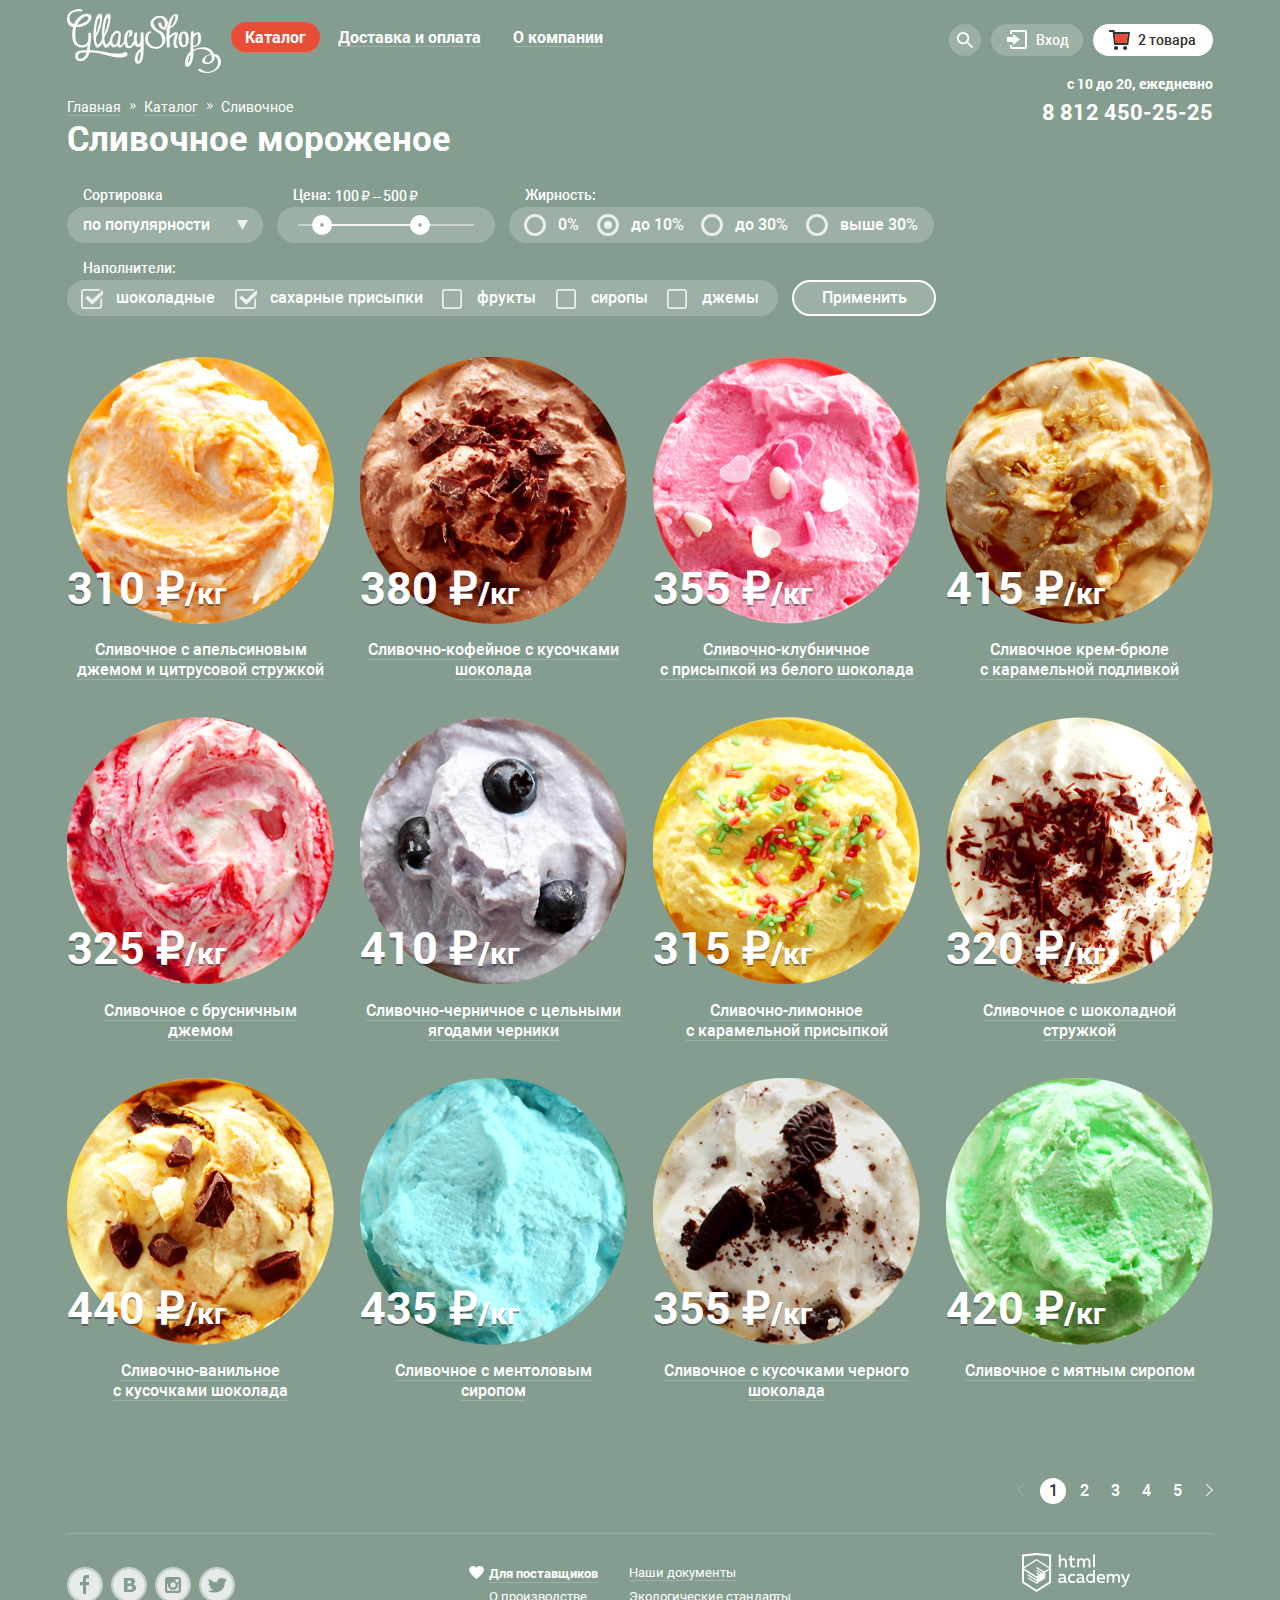
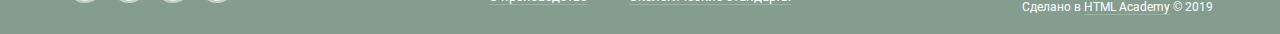
==== commit 78008cab: "Декоративные элементы и доделки" ====
--- a/catalog.html
+++ b/catalog.html
@@ -45,7 +45,7 @@
                   <li>
                     <p class="new-prod">Новинки</p>
                   </li>
-                  <li class="dropdown-list_item"><a class="dropdown_link" href="catalog.html"
+                  <li class="dropdown-list_item dropdown-list_item--current"><a class="dropdown_link" href="catalog.html"
                       target="_blank">Сливочное</a></li>
                   <li class="dropdown-list_item"><a class="dropdown_link" href="#">Щербеты</a></li>
                   <li class="dropdown-list_item"><a class="dropdown_link" href="#">Фруктовый лед</a></li>
@@ -70,13 +70,15 @@
                   </form>
                 </div>
             </section>
-            <section class="login-wrapper" tabindex="0">
+            <section class="login-wrapper"  tabindex="0">
               <h3 class="visually-hidden">Вход на сайт</h3>
-              <span class="general-btn_name">Вход</span>
+              <a href="#" class="login-wrapper_link">
+                <span class="general-btn_name">Вход</span>
+              </a>
               <div class="login_window login_window-show">
                 <form action="https://echo.htmlacademy.ru/" method="POST" name="login-form" class="login-form">
-                  <input type="text" placeholder="email@example.com" class="login-input" name="login" required>
-                  <input type="password" placeholder="******" class="pass-input" name="password" required>
+                  <input type="text" placeholder="email@example.com" class="login-input" name="login"  required>
+                  <input type="password" placeholder="******" class="pass-input" name="password"  required>
                   <div class="login-controls_wrapper">
                     <button class="btn login-btn" type="submit">Войти</button>
                     <div class="login-controls_links">
@@ -87,10 +89,36 @@
                 </form>
               </div>
             </section>
-            <div class="cart-wrapper">
-              <span class="visually-hidden">Корзина</span>
-              <span class="general-btn_name" tabindex="0">Пусто</span>
-            </div>
+            <section class="cart">
+              <h3 class="visually-hidden">Корзина</h3>
+              <a href="#" class="cart-link cart-link_full">
+                <span class="general-btn_name" tabindex="0">2 товара</span>
+              </a>
+              <div class="cart-popup cart-popup_show">
+                <ul class="cart-popup_list">
+                  <li class="cart-popup_item">
+                    <div class="cart-popup_item--control"><button type="button" class="cart-popup_item--btn"></button></div>
+                    <div class="cart-popup_item--preview">
+                      <img src="/img/plombir_jam.png" alt="" width="33" height="33">
+                    </div>
+                    <div class="cart-popup_item--descr">Пломбир с апельсиновым джемом</div>
+                    <div class="cart-popup_item--ratio">1,5 кг х <span class="cart-popup_item--price">200 руб.</span></div>
+                    <div class="cart-popup_item--amount">300 руб.</div>
+                  </li>
+                  <li class="cart-popup_item">
+                    <div class="cart-popup_item--control"><button type="button" class="cart-popup_item--btn"></button></div>
+                    <div class="cart-popup_item--preview">
+                      <img src="/img/plombir_straw.png" alt="" width="33" height="33">
+                    </div>
+                    <div class="cart-popup_item--descr">Клубничный пломбир с присыпкой из белого шоколада</div>
+                    <div class="cart-popup_item--ratio">1,5 кг х <span class="cart-popup_item--price">300 руб.</span></div>
+                    <div class="cart-popup_item--amount">450 руб.</div>
+                  </li>
+                </ul>
+                <p class="total">Итого: 750 руб.</p>
+                <button type="submit" class="btn cart-btn">Оформить заказ</button>
+              </div>
+            </section>
           </section>
         </div>
         <span class="visually-hidden">Время работы</span>
@@ -121,13 +149,19 @@
                 </select>
               </fieldset>
               <fieldset class="filter filter_price">
-                <legend class="filter_title">Цена: 100 ₽ – 500 ₽</legend>
+                <legend class="filter_title">Цена:</legend>
                 <div class="range-filter">
                   <div class="price-controls">
                     <span class="visually-hidden">Минимальная цена</span>
-                    <input class="visually-hidden" type="text" name="min-price" value="">
-                    <span class="visually-hidden">Максимальная цена</span>
-                    <input class="visually-hidden" type="text" name="max-price" value="">
+                    <div class="input_wrapper">
+                      <input class="price min-price" type="text" name="min-price" id="min-price" value="100">
+                      <label for="min-price">&#8381; –</label>
+                    </div>
+                    <div class="input_wrapper">
+                      <span class="visually-hidden">Максимальная цена</span>
+                      <input class="price max-price" type="text" name="max-price" id="max-price" value="500">
+                      <label for="max-price">&#8381;</label>
+                    </div>
                   </div>
                   <div class="range-controls">
                     <div class="scale">
@@ -142,121 +176,52 @@
               </fieldset>
               <fieldset class="filter">
                 <legend class="filter_title">Жирность:</legend>
-                <div class="filters-block_wrapper-fat">
-                  <label>
-                    <input type="radio" name="fat"> 0%
-                  </label>
-                  <label>
-                    <input type="radio" name="fat" checked> 10%
-                  </label>
-                  <label>
-                    <input type="radio" name="fat"> 30%
-                  </label>
-                  <label>
-                    <input type="radio" name="fat"> выше 30%
-                  </label>
-                </div>
+                <ul class="filters-block_wrapper-fat">
+                  <li>
+                      <input type="radio" class="fat-input visually-hidden" name="fat" id="null_percent">
+                      <label class="label-radio" for="null_percent"> 0%</label>
+                  </li>
+                  <li>
+                      <input type="radio" class="fat-input visually-hidden" name="fat" id="below10" checked>
+                      <label class="label-radio" for="below10">до 10%</label>
+                  </li>
+                  <li>
+                    <input type="radio" class="fat-input visually-hidden" name="fat" id="below30">
+                    <label class="label-radio" for="below30">до 30%</label>
+                  </li>
+                  <li>
+                    <input type="radio" class="fat-input visually-hidden" name="fat" id="above30">
+                    <label class="label-radio" for="above30">выше 30%</label>
+                  </li>
+                </ul>
               </fieldset>
               <fieldset class="filter">
                 <legend class="filter_title">Наполнители:</legend>
-                <div class="filters-block_wrapper-additive">
-                  <label>
-                    <input type="checkbox" name="chockolate" checked>
-                    шоколадные
-                  </label>
-                  <label>
-                    <input type="checkbox" name="sugar topping" checked>
-                    сахарные присыпки
-                  </label>
-                  <label>
-                    <input type="checkbox" name="fruits">
-                    фрукты
-                  </label>
-                  <label>
-                    <input type="checkbox" name="syrop">
-                    сиропы
-                  </label>
-                  <label>
-                    <input type="checkbox" name="jam">
-                    джемы
-                  </label>
-                </div>
+                <ul class="filters-block_wrapper-additive">
+                  <li>
+                    <input type="checkbox" class="input-additive visually-hidden" id="input-chocolate" name="chockolate" checked>
+                    <label class="label-checkbox" for="input-chocolate">шоколадные</label>
+                  </li>
+                  <li>
+                    <input type="checkbox" class="input-additive visually-hidden" id="input-sugar" name="sugar" checked>
+                    <label class="label-checkbox" for="input-sugar">сахарные присыпки</label>
+                  </li>
+                  <li>
+                    <input type="checkbox" class="input-additive visually-hidden" id="input-fruits" name="fruits">
+                    <label class="label-checkbox" for="input-fruits">фрукты</label>
+                  </li>
+                  <li>
+                    <input type="checkbox" class="input-additive visually-hidden" id="input-syrop" name="syrop">
+                    <label class="label-checkbox" for="input-syrop">сиропы</label>
+                  </li>
+                  <li>
+                    <input type="checkbox" class="input-additive visually-hidden" id="input-jam" name="jam">
+                    <label class="label-checkbox" for="input-jam">джемы</label>
+                  </li>
+                </ul>
               </fieldset>
               <button type="submit" class="filter-btn">Применить</button>
             </div>
-            <!--<div class="filters-block_wrapper">
-              <fieldset class="filter">
-                <legend class="filter_title">Сортировка</legend>
-                <select name="sorting">
-                  <option value="popular current-select-value">по популярности</option>
-                  <option value="cheap">сначала недорогие</option>
-                  <option value="expensive">сначала дорогие</option>
-                  <option value="fat">по жирности</option>
-                </select>
-              </fieldset>
-              <fieldset class="filter filter_price">
-                <legend class="filter_title">Цена: 100 ₽ – 500 ₽</legend>
-                <div class="range-filter">
-                  <div class="price-controls">
-                    <span class="visually-hidden">Минимальная цена</span>
-                    <label class="price-value"><input class="visually-hidden" type="text" name="min-price" value=""></label>
-                    <span class="visually-hidden">Максимальная цена</span>
-                    <label class="price-value price-value-max"><input class="visually-hidden" type="text" name="max-price"
-                        value=""></label>
-                  </div>
-                  <div class="range-controls">
-                    <div class="scale">
-                      <div class="bar"></div>
-                    </div>
-                    <div class="toggle toggle-min" tabindex="0"><span class="visually-hidden">Ползунок минимальной
-                        цены</span></div>
-                    <div class="toggle toggle-max" tabindex="0"><span class="visually-hidden">Ползунок максимальной
-                        цены</span></div>
-                  </div>
-                </div>
-              </fieldset>
-              <fieldset class="filter">
-                <legend class="filter_title">Жирность:</legend>
-                <label>
-                  <input type="radio" name="fat"> 0%
-                </label>
-                <label>
-                  <input type="radio" name="fat" checked> 10%
-                </label>
-                <label>
-                  <input type="radio" name="fat"> 30%
-                </label>
-                <label>
-                  <input type="radio" name="fat"> выше 30%
-                </label>
-              </fieldset>
-            </div>
-            <div class="filters-block_wrapper">
-              <fieldset class="filter">
-                <legend class="filter_title">Наполнители:</legend>
-                <label>
-                  <input type="checkbox" name="chockolate" checked>
-                  шоколадные
-                </label>
-                <label>
-                  <input type="checkbox" name="sugar topping" checked>
-                  сахарные присыпки
-                </label>
-                <label>
-                  <input type="checkbox" name="fruits">
-                  фрукты
-                </label>
-                <label>
-                  <input type="checkbox" name="syrop">
-                  сиропы
-                </label>
-                <label>
-                  <input type="checkbox" name="jam">
-                  джемы
-                </label>
-              </fieldset>
-              <button type="submit">Применить</button>
-            </div>-->
           </form>
         </section>
         <section class="product-cards">
@@ -401,8 +366,8 @@
           <h2 class="visually-hidden">Мы в социальных сетях</h2>
           <ul class="social-list">
             <li class="social-list_item">
-              <a href="#">
-                <svg class="social-list_link" width="36" height="36" viewBox="0 0 36 36" fill="none"
+              <a href="#"  class="social-list_link">
+                <svg width="36" height="36" viewBox="0 0 36 36" fill="none"
                   xmlns="http://www.w3.org/2000/svg">
                   <path
                     d="M18 35C27.3888 35 35 27.3888 35 18C35 8.61116 27.3888 1 18 1C8.61116 1 1 8.61116 1 18C1 27.3888 8.61116 35 18 35Z"
@@ -434,22 +399,12 @@
             <li class="social-list_item">
               <a href="#" class="social-list_link">
                 <svg width="36" height="36" viewBox="0 0 36 36" fill="none" xmlns="http://www.w3.org/2000/svg">
-                  <path
-                    d="M18 35C27.3888 35 35 27.3888 35 18C35 8.61116 27.3888 1 18 1C8.61116 1 1 8.61116 1 18C1 27.3888 8.61116 35 18 35Z"
-                    stroke="white" stroke-opacity="0.5" stroke-width="2" />
-                  <g opacity="0.8">
-                    <path
-                      d="M22.92 18C22.92 19.3155 22.3974 20.5771 21.4673 21.5072C20.5371 22.4374 19.2755 22.96 17.96 22.96C16.6445 22.96 15.3829 22.4374 14.4528 21.5072C13.5226 20.5771 13 19.3155 13 18C13.001 17.6158 13.048 17.233 13.14 16.86H12.24V23.7H23.64V16.86H22.74C22.8406 17.2325 22.901 17.6147 22.92 18Z"
-                      fill="white" />
-                    <path
-                      d="M18 20.66C18.5252 20.656 19.0375 20.4967 19.4723 20.202C19.9071 19.9073 20.245 19.4905 20.4432 19.0042C20.6415 18.5178 20.6913 17.9836 20.5864 17.4689C20.4816 16.9542 20.2266 16.4821 19.8539 16.1121C19.4811 15.7421 19.0071 15.4908 18.4916 15.3897C17.9762 15.2887 17.4424 15.3425 16.9575 15.5445C16.4726 15.7464 16.0584 16.0873 15.7669 16.5243C15.4755 16.9613 15.32 17.4748 15.32 18C15.3213 18.3506 15.3917 18.6976 15.5271 19.021C15.6625 19.3444 15.8602 19.638 16.1091 19.8851C16.358 20.1321 16.653 20.3276 16.9775 20.4606C17.3019 20.5936 17.6494 20.6613 18 20.66Z"
-                      fill="white" />
-                    <path d="M23.68 12.3H20.64V15.34H23.68V12.3Z" fill="white" />
-                    <path
-                      d="M18 2C14.8355 2 11.7421 2.93838 9.11088 4.69649C6.4797 6.45459 4.42894 8.95345 3.21793 11.8771C2.00693 14.8007 1.69008 18.0177 2.30744 21.1214C2.92481 24.2251 4.44866 27.0761 6.6863 29.3137C8.92394 31.5513 11.7749 33.0752 14.8786 33.6926C17.9823 34.3099 21.1993 33.9931 24.1229 32.7821C27.0466 31.5711 29.5454 29.5203 31.3035 26.8891C33.0616 24.2579 34 21.1645 34 18C34 13.7565 32.3143 9.68687 29.3137 6.68629C26.3131 3.68571 22.2435 2 18 2ZM26 23.7C26.0027 24.0045 25.9444 24.3064 25.8285 24.588C25.7127 24.8696 25.5416 25.1251 25.3253 25.3395C25.1091 25.5539 24.8521 25.7228 24.5695 25.8362C24.2869 25.9497 23.9845 26.0054 23.68 26H12.28C11.9793 25.9987 11.6818 25.9382 11.4044 25.8219C11.1271 25.7056 10.8754 25.5358 10.6637 25.3222C10.4519 25.1086 10.2844 24.8554 10.1705 24.5771C10.0566 24.2988 9.99869 24.0007 10 23.7V12.3C9.99869 11.9993 10.0566 11.7012 10.1705 11.4229C10.2844 11.1446 10.4519 10.8914 10.6637 10.6778C10.8754 10.4642 11.1271 10.2944 11.4044 10.1781C11.6818 10.0618 11.9793 10.0013 12.28 10H23.67C23.9749 9.99467 24.2778 10.0503 24.561 10.1636C24.8441 10.2769 25.1017 10.4457 25.3188 10.6599C25.5358 10.8742 25.7079 11.1296 25.8249 11.4112C25.9418 11.6929 26.0014 11.995 26 12.3V23.7Z"
-                      fill="white" />
-                  </g>
-                </svg>
+                  <path d="M18 35C27.3888 35 35 27.3888 35 18C35 8.61116 27.3888 1 18 1C8.61116 1 1 8.61116 1 18C1 27.3888 8.61116 35 18 35Z" stroke="white" stroke-opacity="0.5" stroke-width="2"/>
+                  <path d="M22.92 18C22.92 19.3155 22.3974 20.5771 21.4673 21.5072C20.5371 22.4374 19.2755 22.96 17.96 22.96C16.6445 22.96 15.3829 22.4374 14.4528 21.5072C13.5226 20.5771 13 19.3155 13 18C13.001 17.6158 13.048 17.233 13.14 16.86H12.24V23.7H23.64V16.86H22.74C22.8406 17.2325 22.901 17.6147 22.92 18Z" fill="white" fill-opacity="0.8"/>
+                  <path d="M18 20.66C18.5252 20.656 19.0375 20.4967 19.4723 20.202C19.9071 19.9073 20.245 19.4905 20.4432 19.0042C20.6415 18.5178 20.6913 17.9836 20.5864 17.4689C20.4816 16.9542 20.2266 16.4821 19.8539 16.1121C19.4811 15.7421 19.0071 15.4908 18.4916 15.3897C17.9762 15.2887 17.4424 15.3425 16.9575 15.5445C16.4726 15.7464 16.0584 16.0873 15.7669 16.5243C15.4755 16.9613 15.32 17.4748 15.32 18C15.3213 18.3506 15.3917 18.6976 15.5271 19.021C15.6625 19.3444 15.8602 19.638 16.1091 19.8851C16.358 20.1321 16.653 20.3276 16.9775 20.4606C17.3019 20.5936 17.6494 20.6613 18 20.66Z" fill="white" fill-opacity="0.8"/>
+                  <path d="M23.68 12.3H20.64V15.34H23.68V12.3Z" fill="white" fill-opacity="0.8"/>
+                  <path d="M18 2C14.8355 2 11.7421 2.93838 9.11088 4.69649C6.4797 6.45459 4.42894 8.95345 3.21793 11.8771C2.00693 14.8007 1.69008 18.0177 2.30744 21.1214C2.92481 24.2251 4.44866 27.0761 6.6863 29.3137C8.92394 31.5513 11.7749 33.0752 14.8786 33.6926C17.9823 34.3099 21.1993 33.9931 24.1229 32.7821C27.0466 31.5711 29.5454 29.5203 31.3035 26.8891C33.0616 24.2579 34 21.1645 34 18C34 13.7565 32.3143 9.68687 29.3137 6.68629C26.3131 3.68571 22.2435 2 18 2ZM26 23.7C26.0027 24.0045 25.9444 24.3064 25.8285 24.588C25.7127 24.8696 25.5416 25.1251 25.3253 25.3395C25.1091 25.5539 24.8521 25.7228 24.5695 25.8362C24.2869 25.9497 23.9845 26.0054 23.68 26H12.28C11.9793 25.9987 11.6818 25.9382 11.4044 25.8219C11.1271 25.7056 10.8754 25.5358 10.6637 25.3222C10.4519 25.1086 10.2844 24.8554 10.1705 24.5771C10.0566 24.2988 9.99869 24.0007 10 23.7V12.3C9.99869 11.9993 10.0566 11.7012 10.1705 11.4229C10.2844 11.1446 10.4519 10.8914 10.6637 10.6778C10.8754 10.4642 11.1271 10.2944 11.4044 10.1781C11.6818 10.0618 11.9793 10.0013 12.28 10H23.67C23.9749 9.99467 24.2778 10.0503 24.561 10.1636C24.8441 10.2769 25.1017 10.4457 25.3188 10.6599C25.5358 10.8742 25.7079 11.1296 25.8249 11.4112C25.9418 11.6929 26.0014 11.995 26 12.3V23.7Z" fill="white" fill-opacity="0.8"/>
+                  </svg>
               </a>
             </li>
             <li class="social-list_item">
@@ -479,7 +434,7 @@
         <section class="copyright">
           <h2 class="visually-hidden">Авторские права</h2>
           <div class="copyright-logo_wrapper">
-            <a href="https://htmlacademy.ru/profession/frontender" target="_blank">
+            <a href="https://htmlacademy.ru/profession/frontender" target="_blank" class="copyright-logo_link">
               <svg class="copyright-svg" width="108" height="39" viewBox="0 0 108 39" fill="none"
                 xmlns="http://www.w3.org/2000/svg">
                 <path
--- a/css/style.css
+++ b/css/style.css
@@ -33,12 +33,15 @@
   --neutral-gray: #ABABAB;
   --transparent-gray: rgba(178,178,178,0.52);
   --transparent-gray30: rgba(178,178,178,0.3);
+  --special-beige: #f1e6d4;
   --special-green: #849D8F;
   --special-violett: #8996A6;
   --special-brown: #9D8B84;
   --special-pink: #FBDED7;
   --special-darkpink: #D07058;
   --special-lightpink: #FFBC9E;
+  --special-maroon: #a3001b;
+  --special_chocolate: #643e31;
   --popup-input-border: #d3d3d2;
   --popup-window: #F8F7F4;
   --popup-input-txt:#999999;
@@ -120,7 +123,7 @@
 
 .logo-link {
   display: block;
-  margin-right: 12px;
+  margin-right: 10px;
 }
 
 .nav-list {
@@ -134,14 +137,14 @@
 }
 
 .nav-list_item {
-  padding: 0px 0px 10px 3px;
+  padding: 0px 0px 10px 0px;
   /*margin-bottom: 10px;*/
 
 }
 
 
 .nav-list_item:not(:last-child) {
-  margin-right: 9px;
+  margin-right: 4px;
 }
 
 
@@ -153,7 +156,7 @@
 
 .nav-list_link {
   display: block;
-  margin: 5px 10px;
+  margin: 6px 14px;
   color: var(--basic-white);
   text-decoration: none;
   border-bottom: 1px solid var(--transparent-white20);
@@ -163,7 +166,7 @@
 .nav-list_item:hover .nav-list_link,
 .nav-list_item:focus .nav-list_link {
   color: var(--dark-gray);
-  padding: 5px 10px;
+  padding: 6px 14px;
   margin: 0;
   background-color: var(--basic-white);
   border-radius: 26px;
@@ -175,7 +178,7 @@
 
 .nav-list_link-current {
   margin: 0px;
-  padding: 5px 10px;
+  padding: 6px 14px;
   background-color: var(--basic-red);
   border-radius: 26px;
 }
@@ -187,7 +190,7 @@
   position: absolute;
   min-width: 143px;
   top: 37px;
-  left: -10px;
+  left: -7px;
   border-radius: 4px;
   background-color: var(--basic-white);
   display: none;
@@ -210,12 +213,21 @@
   border-bottom: 1px solid var(--transparent-gray);
 }
 
+.dropdown-list_item:last-child {
+  margin-bottom: 5px;
+}
+
 .dropdown-list_item:hover,
 .dropdown-list_item:focus {
   background-color: var(--special-pink);
 }
 
-.dropdown-list_item:active {
+.dropdown-list_item:active,
+.dropdown-list_item--current:hover {
+  background-color: var(--special-darkpink);
+}
+
+.dropdown-list_item--current {
   background-color: var(--special-darkpink);
 }
 
@@ -238,9 +250,9 @@
   font-size: 14px;
   font-weight: 500;
   line-height: 19px;
-  width: 244px;
-  display: flex;
-  justify-content: space-between;
+  /*min-width: 244px;*/
+  display: flex;
+  justify-content: flex-end;
   padding-top: 15px;
 
 }
@@ -272,19 +284,31 @@
   background-image: url("../img/search_blk.svg");
 }
 
+.cart {
+  position: relative;
+}
+
 .login-wrapper,
-.cart-wrapper {
-  width: 92px;
+.cart-link {
+  min-width: 92px;
   height: 32px;
   border-radius: 20px;
   background-color: var(--transparent-white20);
   display: flex;
   align-items: center;
   position: relative;
+  text-decoration: none;
+  color: var(--basic-white);
+  margin-left: 10px;
+}
+
+.login-wrapper_link {
+  text-decoration: none;
+  color: var(--basic-white);
 }
 
 .login-wrapper::before,
-.cart-wrapper::before {
+.cart-link_empty::before {
   content: "";
   width: 30px;
   height: 30px;
@@ -293,30 +317,56 @@
   position: absolute;
   top:6px;
   left: 16px;
-
-}
-
-.login-wrapper:hover,
-.cart-wrapper:hover {
+}
+
+.cart-link_full::before {
+  content: "";
+  width: 30px;
+  height: 30px;
+  background-image: url("../img/cart_red.svg");
+  background-repeat: no-repeat;
+  position: absolute;
+  top:6px;
+  left: 16px;
+}
+
+.login-wrapper:hover {
   background-color: var(--basic-white);
   color: var(--dark-gray);
 }
 
+.login-wrapper:hover > .login-wrapper_link {
+  color: var(--dark-gray);
+}
+
+
 .login-wrapper:hover::before {
   background-image: url("../img/sign_inblk.svg");
 }
 
-.cart-wrapper {
-  width: 100px;
-}
-
-.cart-wrapper::before {
+.cart-link_empty {
+  min-width: 100px;
+}
+
+.cart-link_full {
+  min-width: 120px;
+  background-color: var(--basic-white);
+  color: var(--dark-gray);
+}
+
+.cart-link_full:hover {
+  background-color: var(--basic-white);
+}
+
+.cart:hover > .cart-popup_show {
+  display: block;
+}
+
+
+.cart-link_empty::before {
   background-image: url("../img/cart.svg");
 }
 
-.cart-wrapper:hover::before {
-  background-image: url("../img/cart_red.svg");
-}
 
 .general-btn_name {
   display: block;
@@ -420,7 +470,7 @@
   position: absolute;
   width: 79px;
   left: 27px;
-  bottom: 20px;
+  bottom: 23px;
   display: flex;
   justify-content: space-between;
 }
@@ -470,10 +520,12 @@
 
 .bonus-1 {
   background-image: url("../img/malina_bcg.jpg");
+  background-color: var(--special-maroon);
 }
 
 .bonus-2 {
   background-image: url("../img/chocolate_bcg.jpg");
+  background-color: var(--special_chocolate);
 }
 
 .extra {
@@ -511,7 +563,8 @@
   padding: 0;
   display: grid;
   grid-template-columns: repeat(4, 1fr);
-  gap: 26px;
+  column-gap: 26px;
+  row-gap:37px
 }
 
 .bestsellers-list_description--link,
@@ -628,6 +681,7 @@
 .features_wrapper {
   box-sizing: border-box;
   background-image: url("../img/pattern.jpg");
+  background-color: var(--special-beige);
   min-height: 306px;
   padding: 24px 20px;
   border-radius: 16px;
@@ -707,6 +761,7 @@
 .blog {
   background-image: url("../img/strawberry_bcg.jpg");
   background-repeat: no-repeat;
+  background-color: var(--basic-white);
   padding: 22px 20px;
 }
 
@@ -730,6 +785,7 @@
 
 .subscribe-form {
   background-image: url("../img/post_pattern_sm.jpg");
+  background-color: var(--basic-white);
   padding: 6px;
   display: flex;
   justify-content: center;
@@ -766,7 +822,10 @@
   color: var(--popup-input-txt);
 }
 
-.input-field:focus {
+.input-field:focus,
+.login-input:focus,
+.pass-input:focus,
+.search-input:focus {
   outline: none;
   border: 1px solid rgba(46,136,228,.52);
 }
@@ -879,10 +938,13 @@
   justify-content: space-between;
 }
 
-.social-list_link:hover {
-  fill: red;/*var(--basic-white);*/
-  fill-rule: evenodd;
-  /*stroke: rgba(255,255,255,.5);*/
+.social-list_link:hover path{
+  fill-opacity: 1;
+}
+
+.social-list_link:active path {
+  fill-opacity: 1;
+  stroke-opacity: .7;
 }
 
 .aboutus-list {
@@ -916,7 +978,7 @@
   background-repeat: no-repeat;
   background-position: center center;
   position: absolute;
-  top: 3px;
+  top: 1px;
   left: -20px;
 }
 
@@ -928,10 +990,15 @@
   margin-bottom: 5px;
 }
 
+.copyright-logo_link:hover path {
+  fill: var(--special-lightpink);
+}
+
 .copyright_description {
   font-size: 12px;
   margin: 0;
 }
+
 
 
 /*========== POP UPs ==========*/
@@ -991,6 +1058,7 @@
   border-radius: 4px;
   top: 35px;
   right: 0;
+  z-index: 100;
 }
 
 .login_window-show {
@@ -1032,13 +1100,23 @@
 }
 
 .login-controls_link:hover {
-  color: var(--dark-gray);
+  color: var(--special-lightpink);
   border-bottom: 1px solid var(--special-lightpink);
 }
 
 
 
 /*=====feedback=====*/
+
+.multyplay-layer {
+  position: fixed;
+  top:0;
+  left:0;
+  width: 100%;
+  height: 100%;
+  background-color: var(--transparent-gray30);
+  z-index: 400;
+}
 
 .feedback {
   padding: 20px 25px 27px;
@@ -1060,6 +1138,10 @@
   display: none;
 }
 
+.multyplay-layer_show {
+  display: none;
+}
+
 .feedback h4 {
   color: var(--dark-gray);
   font-weight: 500;
@@ -1137,6 +1219,118 @@
   width: 140px;
   margin-left: auto;
 }
+
+/*==========cart popup==========*/
+
+.cart-popup {
+  list-style: none;
+  margin: 0;
+  position: absolute;
+  width: 540px;
+  box-sizing: border-box;
+  padding: 20px 15px 20px;
+  background-color: var(--popup-window);
+  right: 0;
+  top: 35px;
+  border-radius: 4px;
+  font-size: 13px;
+  font-weight: 400;
+  line-height: 16px;
+  color: var(--dark-gray);
+  z-index: 100;
+}
+.cart-popup_list {
+  list-style: none;
+  margin: 0;
+  padding: 0;
+}
+
+.cart-popup_item {
+  display: flex;
+  align-items: flex-start;
+  margin-bottom: 16px;
+
+}
+
+.cart-popup_item:last-child {
+  border-bottom: 1px solid var(--popup-input-border);
+  padding-bottom: 6px;
+}
+
+.cart-popup_item--control {
+  padding: 9px 0 9px 6px;
+  margin-right: 3px;
+  position: relative;
+
+}
+
+.cart-popup_item--preview {
+  padding:0 6px;
+}
+
+.cart-popup_item--descr,
+.cart-popup_item--ratio,
+.cart-popup_item--amount {
+  padding: 9px 6px;
+  text-align: center;
+}
+
+.cart-popup_item--descr {
+  text-align: left;
+  width: 230px;
+  margin-right: 5px;
+}
+
+
+.cart-popup_item--ratio {
+  margin-right: 15px;
+}
+
+.cart-popup_item--price {
+  color:var(--neutral-gray);
+}
+
+.cart-popup_item--btn {
+  display: block;
+  padding: 0;
+  margin: 0;
+  width: 11px;
+  height: 11px;
+  border: none;
+  background-color: transparent;
+}
+
+.cart-popup_item--btn::before,
+.cart-popup_item--btn::after {
+  content: "";
+  width: 1px;
+  height: 15px;
+  background-color: var(--dark-gray);
+  position: absolute;
+  left: 11px;
+  top: 6px;
+  transform: rotate(45deg);
+}
+
+.cart-popup_item--btn::after {
+  transform: rotate(-45deg);
+}
+
+.total {
+  font-size: 15px;
+  font-weight: 700;
+  text-align: right;
+}
+
+.cart-btn {
+  width: 172px;
+  margin-left: auto;
+}
+
+.cart-popup_show {
+  display: none;
+}
+
 
 
 
@@ -1244,6 +1438,11 @@
   background-position: 92% 50%;
 }
 
+.sorting:hover {
+  color: var(--dark-gray);
+  background-image: url("../img/arrow_down_blk.svg");
+}
+
 .sorting option {
   color: var(--dark-gray);
 }
@@ -1259,6 +1458,31 @@
 
 }
 
+.price-controls {
+  display: flex;
+  position: absolute;
+  top:-20px;
+  left:56px;
+}
+
+.price-controls label {
+  font-size: 14px;
+}
+
+.price {
+  font-size: 14px;
+  font-weight: 500;
+  color: var(--basic-white);
+  background-color: transparent;
+  border: none;
+  width: 24px;
+}
+
+.input_wrapper {
+  display: flex;
+  align-items: baseline;
+}
+
 .scale {
   height: 2px;
   width: 176px;
@@ -1279,11 +1503,16 @@
   border-radius: 100%;
   background-color: var(--neutral-gray);
   position: absolute;
-  top: 26%;
+  top: 8px;
+}
+
+.toggle:hover {
+  width: 5px;
+  height: 5px;
 }
 
 .toggle-min {
-  left: 16%
+  left: 16%;
 }
 
 .toggle-max {
@@ -1297,40 +1526,135 @@
   width: 425px;
   box-sizing: border-box;
   border-radius: 20px;
-  padding: 0 16px;
   background-color: var(--transparent-white20);
   display: flex;
   justify-content: space-between;
   align-items: center;
+  list-style: none;
+  margin: 0;
+}
+
+.filters-block_wrapper-fat {
+  padding: 0 16px 0 49px;
+}
+
+.filters-block_wrapper-fat li,
+.filters-block_wrapper-additive li {
+  position: relative;
+}
+
+.filters-block_wrapper-fat li:not(:last-child) {
+  margin-right: 15px;
 }
 
 .filters-block_wrapper-additive {
   width: 711px;
+  padding: 0px 19px 0px 49px;
 }
 
 .filter-btn {
   height: 36px;
   width: 144px;
   box-sizing: border-box;
-  border: 1px solid var(--basic-white);
+  border: 2px solid var(--basic-white);
   border-radius: 20px;
   background-color: var(--transparent-white20);
   color: var(--basic-white);
   margin-top: 20px;
-}
+  font-weight: 500;
+}
+
+.filter-btn:hover,
+.filter-btn:focus {
+  background-color: var(--basic-white);
+  color: var(--dark-gray);
+}
+
+.filter-btn:active {
+  border: 0;
+  background-color: var(--basic-white);
+  color: var(--dark-gray);
+  box-shadow: inset 0 2px 1px #696969;
+}
+
+.label-radio {
+  cursor: pointer;
+}
+
+.label-radio::before {
+  content: "";
+  width: 16px;
+  height: 16px;
+  border: 3px solid rgba(255,255,255,0.8);
+  border-radius: 100%;
+  position: absolute;
+  top:-2px;
+  left: -34px;
+  display: block;
+}
+
+.label-radio::after {
+  content: "";
+  width: 8px;
+  height: 8px;
+  background-color:rgba(255,255,255,0.8);
+  border-radius: 100%;
+  position: absolute;
+  top: 5px;
+  left: -27px;
+  display: block;
+}
+
+.fat-input + .label-radio::after {
+  display: none;
+}
+
+.fat-input:checked + .label-radio::after {
+  display: block;
+}
+
+.label-checkbox:before,
+.label-checkbox:after {
+  content: "";
+  width: 22px;
+  height: 22px;
+  position: absolute;
+  background-repeat: no-repeat;
+  left: -35px;
+  top: 0;
+}
+
+.label-checkbox:before {
+  background-image: url("../img/checkbox.svg");
+}
+
+.label-checkbox:after {
+  background-image: url("../img/checkbox_checked.svg");
+  display: none;
+}
+
+.input-additive:checked + .label-checkbox:after {
+  display: block;
+}
+
+.input-additive:checked + .label-checkbox::before {
+  display: none;
+}
+
 
 
 /*==========PRODUCT CARDS==========*/
 
 .product-cards {
   padding: 0;
-  margin: 0px 0px 75px 0px;
+  margin: 0px 0px 77px 0px;
 }
 
 
 .pages {
-  margin-bottom: 29px;
-  display: flex;
+  padding-bottom: 29px;
+  display: flex;
+  border-bottom: 1px solid var(--transparent-white20);
 }
 
 .pagination_wrapper {
@@ -1404,3 +1728,5 @@
 .page-btn_edge path{
   fill: var(--transparent-white20);
 }
+
+
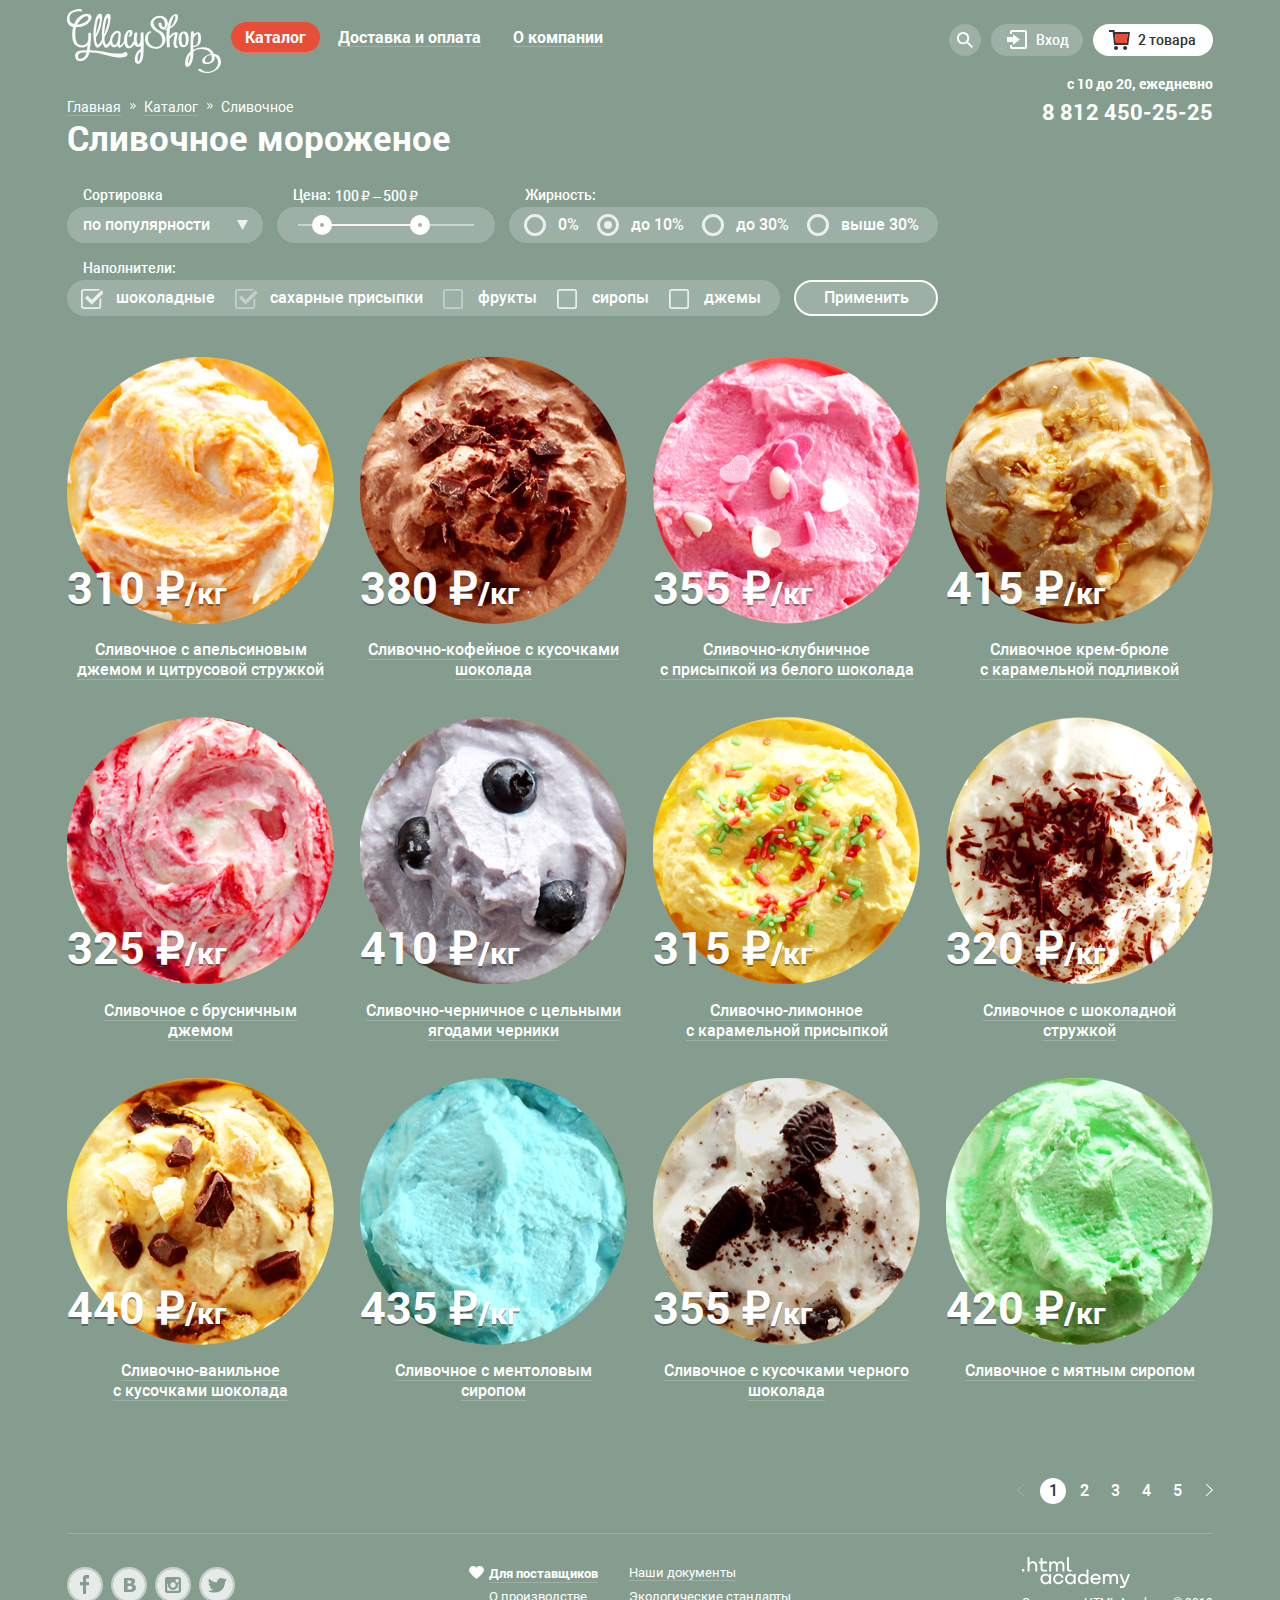
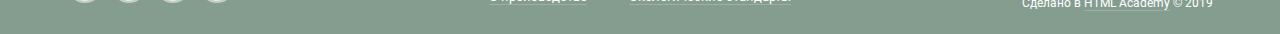
==== commit 3fa7e93f: "Внесены правки, добавлены картинки" ====
--- a/catalog.html
+++ b/catalog.html
@@ -99,7 +99,7 @@
                   <li class="cart-popup_item">
                     <div class="cart-popup_item--control"><button type="button" class="cart-popup_item--btn"></button></div>
                     <div class="cart-popup_item--preview">
-                      <img src="/img/plombir_jam.png" alt="" width="33" height="33">
+                      <img src="img/plombir_jam.png" alt="" width="33" height="33">
                     </div>
                     <div class="cart-popup_item--descr">Пломбир с апельсиновым джемом</div>
                     <div class="cart-popup_item--ratio">1,5 кг х <span class="cart-popup_item--price">200 руб.</span></div>
@@ -108,7 +108,7 @@
                   <li class="cart-popup_item">
                     <div class="cart-popup_item--control"><button type="button" class="cart-popup_item--btn"></button></div>
                     <div class="cart-popup_item--preview">
-                      <img src="/img/plombir_straw.png" alt="" width="33" height="33">
+                      <img src="img/plombir_straw.png" alt="" width="33" height="33">
                     </div>
                     <div class="cart-popup_item--descr">Клубничный пломбир с присыпкой из белого шоколада</div>
                     <div class="cart-popup_item--ratio">1,5 кг х <span class="cart-popup_item--price">300 руб.</span></div>
@@ -203,11 +203,11 @@
                     <label class="label-checkbox" for="input-chocolate">шоколадные</label>
                   </li>
                   <li>
-                    <input type="checkbox" class="input-additive visually-hidden" id="input-sugar" name="sugar" checked>
+                    <input type="checkbox" class="input-additive visually-hidden" id="input-sugar" name="sugar" checked disabled>
                     <label class="label-checkbox" for="input-sugar">сахарные присыпки</label>
                   </li>
                   <li>
-                    <input type="checkbox" class="input-additive visually-hidden" id="input-fruits" name="fruits">
+                    <input type="checkbox" class="input-additive visually-hidden" id="input-fruits" name="fruits" disabled>
                     <label class="label-checkbox" for="input-fruits">фрукты</label>
                   </li>
                   <li>
@@ -435,43 +435,20 @@
           <h2 class="visually-hidden">Авторские права</h2>
           <div class="copyright-logo_wrapper">
             <a href="https://htmlacademy.ru/profession/frontender" target="_blank" class="copyright-logo_link">
-              <svg class="copyright-svg" width="108" height="39" viewBox="0 0 108 39" fill="none"
-                xmlns="http://www.w3.org/2000/svg">
-                <path
-                  d="M44.582 28.426C44.7698 28.4144 44.9553 28.3771 45.134 28.3151V29.7263C44.7564 29.8745 44.3566 29.9496 43.9538 29.948C43.6117 29.9839 43.2676 29.9061 42.9692 29.7255C42.6707 29.5448 42.4327 29.2703 42.2882 28.94C41.3994 29.6974 40.2878 30.1005 39.1473 30.0791C37.6339 30.0791 36.2348 29.2021 36.2348 27.3776C36.2348 25.1197 38.2145 24.4241 39.9468 24.4241C40.6765 24.4355 41.4034 24.5233 42.1169 24.6862V24.3737C42.1169 23.275 41.3554 22.4988 39.9277 22.4988C38.894 22.5023 37.8726 22.7358 36.9296 23.1843V21.3699C37.9559 20.9951 39.0325 20.7977 40.1181 20.7852C42.4785 20.7852 43.9253 21.9747 43.9253 24.6459V27.8111C43.912 27.962 43.9555 28.1123 44.0465 28.2294C44.1374 28.3465 44.2683 28.4207 44.4107 28.436C44.4679 28.4427 44.5258 28.4393 44.582 28.426ZM38.1479 27.2163C38.177 27.5946 38.3467 27.9451 38.6198 28.1908C38.8929 28.4366 39.247 28.5574 39.6041 28.5268H39.7088C40.6057 28.5405 41.4713 28.1782 42.1169 27.5187V25.9966C41.522 25.8626 40.9165 25.7883 40.3084 25.7749C39.2615 25.7749 38.1479 26.1277 38.1479 27.2365V27.2163Z"
-                  fill="white" />
-                <path
-                  d="M50.5022 20.7651C51.4002 20.7443 52.2873 20.9774 53.072 21.4404V23.2448C52.3925 22.7578 51.5891 22.5011 50.7687 22.5089C50.0431 22.4476 49.3241 22.6933 48.7693 23.1922C48.2145 23.6912 47.869 24.4027 47.8085 25.1709C47.7481 25.9391 47.9776 26.7014 48.4468 27.2907C48.916 27.88 49.5867 28.2484 50.3118 28.3151C50.4639 28.3252 50.6165 28.3252 50.7687 28.3151C51.6191 28.315 52.4551 28.0823 53.1957 27.6397V29.4541C52.3309 29.8749 51.387 30.0817 50.4355 30.0589C49.8841 30.1 49.3303 30.0253 48.8062 29.8391C48.282 29.6529 47.7978 29.3589 47.3812 28.974C46.9647 28.589 46.624 28.1207 46.3789 27.5959C46.1337 27.0711 45.9888 26.5002 45.9526 25.916C45.9526 25.7749 45.9526 25.6237 45.9526 25.4826C45.9335 24.882 46.0266 24.2834 46.2264 23.721C46.4263 23.1586 46.729 22.6435 47.1171 22.2052C47.5053 21.767 47.9713 21.4142 48.4885 21.167C49.0057 20.9199 49.5638 20.7833 50.131 20.7651C50.2545 20.7555 50.3786 20.7555 50.5022 20.7651Z"
-                  fill="white" />
-                <path
-                  d="M62.6661 28.426C62.8538 28.4144 63.0394 28.3771 63.2181 28.3151V29.7263C62.8404 29.8745 62.4407 29.9496 62.0379 29.948C61.6958 29.9839 61.3517 29.9061 61.0532 29.7255C60.7548 29.5448 60.5168 29.2703 60.3723 28.94C59.4834 29.6974 58.3719 30.1005 57.2313 30.0791C55.718 30.0791 54.3189 29.2021 54.3189 27.3776C54.3189 25.1197 56.2986 24.4241 58.0308 24.4241C58.7606 24.4355 59.4875 24.5233 60.2009 24.6862V24.3737C60.2009 23.275 59.4395 22.4988 58.0118 22.4988C56.9781 22.5023 55.9567 22.7358 55.0137 23.1843V21.3699C56.04 20.9951 57.1166 20.7977 58.2022 20.7852C60.5626 20.7852 62.0093 21.9747 62.0093 24.6459V27.8111C61.9961 27.962 62.0396 28.1123 62.1305 28.2294C62.2215 28.3465 62.3524 28.4207 62.4948 28.436C62.552 28.4427 62.6099 28.4393 62.6661 28.426ZM56.232 27.2163C56.2611 27.5946 56.4308 27.9451 56.7039 28.1908C56.977 28.4366 57.331 28.5574 57.6882 28.5268H57.7929C58.6897 28.5405 59.5553 28.1782 60.2009 27.5187V25.9966C59.6061 25.8626 59.0006 25.7883 58.3925 25.7749C57.336 25.7749 56.232 26.1277 56.232 27.2365V27.2163Z"
-                  fill="white" />
-                <path
-                  d="M72.974 16.9648V29.8271H71.2989V28.426C70.9277 28.9464 70.445 29.3659 69.8906 29.6498C69.3362 29.9338 68.726 30.074 68.1103 30.0589C66.9966 29.9812 65.9524 29.4578 65.1895 28.5949C64.4267 27.732 64.0022 26.5941 64.0022 25.412C64.0022 24.2299 64.4267 23.092 65.1895 22.2291C65.9524 21.3662 66.9966 20.8428 68.1103 20.7651C68.6778 20.7487 69.2416 20.8669 69.7603 21.1111C70.2791 21.3553 70.7397 21.7192 71.1085 22.1763V16.9648H73.0121H72.974ZM68.4435 22.4888C67.7114 22.4888 67.0093 22.7967 66.4917 23.345C65.9741 23.8932 65.6833 24.6367 65.6833 25.412C65.6833 26.1873 65.9741 26.9308 66.4917 27.479C67.0093 28.0272 67.7114 28.3352 68.4435 28.3352C69.0099 28.3399 69.5648 28.166 70.0377 27.8358C70.5105 27.5055 70.88 27.0337 71.099 26.4805V24.3334C70.8734 23.786 70.5021 23.32 70.0305 22.9924C69.5589 22.6648 69.0075 22.4898 68.4435 22.4888Z"
-                  fill="white" />
-                <path
-                  d="M78.9989 20.7651C82.3111 20.7651 83.4532 23.5976 82.9202 26.1478H76.6479C76.8573 27.7304 78.3136 28.3856 79.8364 28.3856C80.7481 28.3862 81.6485 28.1728 82.4729 27.7607V29.4541C81.5292 29.8805 80.5099 30.0868 79.4843 30.0589C76.9335 30.0589 74.7253 28.5167 74.7253 25.412C74.6709 24.2403 75.0569 23.0935 75.799 22.2226C76.5411 21.3517 77.5787 20.8276 78.6848 20.7651H78.9989ZM79.0845 22.398C78.7864 22.3733 78.4865 22.411 78.2021 22.5091C77.9178 22.6071 77.6544 22.7637 77.4272 22.9696C77.2 23.1756 77.0134 23.427 76.8781 23.7095C76.7427 23.9919 76.6613 24.2998 76.6384 24.6157V24.6761H81.2546C81.281 24.4048 81.2565 24.1305 81.1828 23.8692C81.109 23.6078 80.9873 23.3643 80.8247 23.1528C80.662 22.9412 80.4616 22.7657 80.2349 22.6362C80.0082 22.5067 79.7596 22.4257 79.5033 22.398C79.3644 22.3779 79.2235 22.3779 79.0845 22.398Z"
-                  fill="white" />
-                <path
-                  d="M84.8048 21.007H86.4514V22.1057C86.8022 21.6912 87.2302 21.3581 87.7085 21.1273C88.1868 20.8966 88.7051 20.7732 89.2306 20.7651C89.7436 20.7308 90.2557 20.8439 90.7131 21.0923C91.1704 21.3407 91.5559 21.7152 91.829 22.1763C92.2017 21.748 92.6511 21.4026 93.1512 21.1603C93.6513 20.918 94.1919 20.7837 94.7415 20.7651C95.1767 20.7503 95.6099 20.8337 96.0124 21.0095C96.4148 21.1854 96.7775 21.4498 97.0762 21.7853C97.3749 22.1207 97.603 22.5196 97.7453 22.9554C97.8876 23.3912 97.9408 23.854 97.9015 24.3133V29.8271H95.9979V24.3737C96.0405 23.93 95.915 23.4866 95.6491 23.1407C95.3832 22.7948 94.9986 22.5749 94.5797 22.5291H94.3513C93.9544 22.565 93.569 22.6885 93.2198 22.8916C92.8707 23.0947 92.5655 23.373 92.324 23.7085V29.8271H90.4204V24.3737C90.463 23.93 90.3375 23.4866 90.0716 23.1407C89.8057 22.7948 89.4211 22.5749 89.0022 22.5291H88.7738C88.3331 22.5669 87.906 22.7087 87.5239 22.9442C87.1418 23.1797 86.8144 23.5028 86.5656 23.8899V29.8372H84.8048V21.007Z"
-                  fill="white" />
-                <path
-                  d="M106.096 21.007H108L104.098 31.0165C103.146 33.3148 102.013 34.0406 100.747 34.0406C100.379 34.0306 100.012 33.9799 99.6528 33.8894V32.2564C99.9273 32.3449 100.213 32.3891 100.5 32.3874C101.452 32.3874 102.08 31.7121 102.565 30.3714L102.737 29.9279L98.7771 21.0372H100.804L103.66 27.6901L106.096 21.007Z"
-                  fill="white" />
-                <path
-                  d="M38.6999 1.5221V6.56216C39.0514 6.18238 39.4703 5.87999 39.9326 5.67239C40.3949 5.46479 40.8914 5.35609 41.3935 5.35255C41.8191 5.32525 42.2457 5.38705 42.6487 5.53441C43.0518 5.68177 43.4235 5.9118 43.7426 6.21136C44.0617 6.51091 44.3219 6.87413 44.5084 7.28024C44.6949 7.68635 44.804 8.1274 44.8295 8.57819C44.839 8.7023 44.839 8.82703 44.8295 8.95115V14.4045H42.9259V9.20315C42.9563 8.94983 42.9387 8.69261 42.8739 8.44662C42.8091 8.20064 42.6985 7.97087 42.5486 7.77081C42.3988 7.57076 42.2126 7.40447 42.0012 7.28173C41.7897 7.15899 41.5572 7.08227 41.3174 7.05609C41.2192 7.04604 41.1204 7.04604 41.0223 7.05609C40.552 7.08571 40.0954 7.23494 39.6912 7.49112C39.2869 7.74731 38.9469 8.1029 38.6999 8.52779V14.3743H36.7963V1.5221H38.6999Z"
-                  fill="white" />
-                <path
-                  d="M49.9025 2.41923V5.56423H52.9197V7.28793H49.9025V11.32C49.9025 12.4792 50.407 12.8622 51.4825 12.8622C52.0604 12.862 52.6327 12.7421 53.1672 12.5094V14.2029C52.4477 14.4649 51.6912 14.5944 50.9305 14.5859C50.5972 14.6311 50.2589 14.6061 49.9348 14.5124C49.6107 14.4187 49.3073 14.2581 49.042 14.0399C48.7767 13.8216 48.5547 13.5501 48.3888 13.2407C48.2228 12.9314 48.1162 12.5904 48.0751 12.2373C48.0561 12.053 48.0561 11.8671 48.0751 11.6829V7.26777H46.5522V5.54407H48.0465V2.88292L49.9025 2.41923Z"
-                  fill="white" />
-                <path
-                  d="M55.2992 14.3843V5.56423H56.9458V6.66296C57.2966 6.24843 57.7246 5.9153 58.2029 5.68457C58.6812 5.45384 59.1995 5.33049 59.725 5.32231C60.238 5.28809 60.7501 5.40114 61.2075 5.64952C61.6648 5.8979 62.0503 6.27241 62.3234 6.73352C62.6961 6.30524 63.1455 5.95987 63.6456 5.71757C64.1457 5.47528 64.6863 5.3409 65.2359 5.32231C65.6711 5.30757 66.1043 5.39091 66.5068 5.56679C66.9092 5.74267 67.2719 6.00709 67.5706 6.34254C67.8693 6.67799 68.0974 7.07682 68.2397 7.51263C68.382 7.94843 68.4352 8.41127 68.3959 8.87051V14.3843H66.4923V8.93099C66.5174 8.70892 66.5005 8.48378 66.4425 8.26873C66.3845 8.05367 66.2866 7.853 66.1546 7.67845C66.0226 7.5039 65.859 7.35896 65.6735 7.2521C65.488 7.14524 65.2842 7.07861 65.0741 7.05609H64.8457C64.4465 7.09568 64.0597 7.22385 63.7104 7.43226C63.3611 7.64067 63.0572 7.92465 62.8184 8.2657V14.3843H60.9148V8.93099C60.9398 8.70582 60.9216 8.47762 60.8612 8.26009C60.8009 8.04255 60.6997 7.84016 60.5637 7.66507C60.4277 7.48997 60.2597 7.34578 60.0698 7.24113C59.8799 7.13648 59.672 7.07354 59.4585 7.05609H59.2301C58.7894 7.09388 58.3624 7.23572 57.9803 7.47121C57.5982 7.70669 57.2707 8.02984 57.0219 8.4169V14.3743H55.2992V14.3843Z"
-                  fill="white" />
-                <path d="M72.974 1.51202H71.118V14.3743H72.974V1.51202Z" fill="white" />
-                <path
-                  d="M14.6957 0H14.5434L0 1.61282V29.8372L14.5434 39L29.0868 29.8372V1.61282L14.6957 0ZM27.1832 28.678L14.5434 36.6413L1.90359 28.678V17.1362L14.4863 25.0693V26.5107L5.85353 21.0675V22.4585L14.5244 27.9723V29.444L5.86305 23.9806V25.3717L14.5339 30.8855L23.2809 25.3414V19.3538L27.1832 16.8842V28.678ZM27.1832 15.4125L23.7092 17.5697L22.1102 18.5777L14.4958 13.7795V15.1706L21.0061 19.2732H20.9395L20.7967 19.3639L19.8449 19.9385L14.4768 16.5516V17.9426L18.7123 20.6139L17.7129 21.3195L14.5148 19.3034V20.6945L16.6183 22.0049L14.4768 23.3657L1.96069 15.4831L14.4958 7.49961L27.1832 15.4125ZM27.1832 14.0114L14.4768 6.04807L1.90359 14.0013V3.41716L14.5529 2.01602L27.1927 3.41716V14.0114H27.1832Z"
-                  fill="white" />
-              </svg>
+              <svg width="108" height="31" viewBox="0 0 108 31" fill="none" xmlns="http://www.w3.org/2000/svg">
+                <path d="M0 12.0992V14.519H2.31069V12.0992H0Z" fill="white"/>
+                <path d="M10.949 4.25489C9.48224 4.25489 8.29677 4.92034 7.55332 5.88828H7.47295V0H5.56414V14.519H7.47295V9.53821C7.47295 7.54184 8.71872 6.1101 10.5472 6.1101C12.2752 6.1101 13.2798 7.40068 13.2798 9.13489V14.519H15.1887V8.79209C15.1887 6.02943 13.4807 4.25489 10.949 4.25489Z" fill="white"/>
+                <path d="M25.023 4.53723H20.5022V1.00829H18.5934V4.53723H16.785V6.39244H18.5934V12.0186C18.5934 13.6318 19.4975 14.5191 21.1251 14.5191H25.023V12.6437H21.5069C20.8639 12.6437 20.5022 12.2807 20.5022 11.6556V6.39244H25.023V4.53723Z" fill="white"/>
+                <path d="M38.6588 4.27505C37.1316 4.27505 35.9664 5.02116 35.3234 6.21092H35.2631C34.6804 5.04134 33.5954 4.27505 32.1086 4.27505C30.7824 4.27505 29.7777 4.98083 29.175 5.96895H29.0946V4.5372H27.2662V14.519H29.175V9.39705C29.175 7.52166 30.1594 6.15043 31.6464 6.1101C33.0528 6.06977 33.8767 7.07804 33.8767 8.59043V14.519H35.7855V9.23572C35.7855 6.99737 37.1117 6.1101 38.257 6.1101C39.6434 6.1101 40.4673 7.07804 40.4673 8.59043V14.519H42.3759V8.38878C42.3759 5.96894 41.0096 4.27505 38.6588 4.27505Z" fill="white"/>
+                <path d="M44.9629 11.9379C44.9629 13.5713 45.8872 14.519 47.595 14.519H49.4837V12.6638H47.8763C47.2333 12.6638 46.8715 12.3008 46.8715 11.6757V0H44.9629V11.9379Z" fill="white"/>
+                <path d="M27.1737 18.511H27.0933C26.3485 17.5086 25.1409 16.807 23.5305 16.787C20.5715 16.7469 18.4579 18.932 18.4579 22.0192C18.4579 25.1265 20.6117 27.3116 23.5104 27.2715C25.1608 27.2514 26.3485 26.5097 27.0933 25.4471H27.1737V26.9907H29.066V17.0676H27.1737V18.511ZM23.7921 25.4272C21.6987 25.4272 20.3702 23.9035 20.3702 22.0192C20.3702 20.1348 21.6987 18.6112 23.7921 18.6112C25.8251 18.6112 27.1538 20.1348 27.1538 22.0192C27.1538 23.8836 25.8251 25.4272 23.7921 25.4272Z" fill="white"/>
+                <path d="M41.5618 20.676C41.0988 18.4307 39.1061 16.7869 36.4894 16.7869C33.3292 16.7869 31.2156 19.0923 31.2156 22.0191C31.2156 24.9459 33.3292 27.2715 36.4894 27.2715C39.1061 27.2715 41.0988 25.5875 41.5618 23.3222H39.5691C39.1666 24.5852 37.9789 25.4471 36.5095 25.4471C34.4563 25.4471 33.1277 23.9035 33.1277 22.0191C33.1277 20.1347 34.4563 18.6112 36.5095 18.6112C38.0392 18.6112 39.1666 19.5133 39.5691 20.676H41.5618Z" fill="white"/>
+                <path d="M51.7847 18.511H51.7043C50.9595 17.5086 49.7517 16.807 48.1413 16.787C45.1824 16.7469 43.0688 18.932 43.0688 22.0192C43.0688 25.1265 45.2227 27.3116 48.1211 27.2715C49.7718 27.2514 50.9595 26.5097 51.7043 25.4471H51.7847V26.9907H53.6768V17.0676H51.7847V18.511ZM48.4031 25.4272C46.3095 25.4272 44.9811 23.9035 44.9811 22.0192C44.9811 20.1348 46.3095 18.6112 48.4031 18.6112C50.4361 18.6112 51.7645 20.1348 51.7645 22.0192C51.7645 23.8836 50.4361 25.4272 48.4031 25.4272Z" fill="white"/>
+                <path d="M64.5422 18.6111H64.4618C63.717 17.5486 62.4688 16.8069 60.8786 16.7869C57.9802 16.7468 55.8263 18.9319 55.8263 22.0391C55.8263 25.1264 57.9399 27.3115 60.8988 27.2715C62.4688 27.2513 63.717 26.5497 64.4416 25.5474H64.5422V26.9906H66.4343V12.557H64.5422V18.6111ZM61.1606 25.447C59.067 25.447 57.7386 23.9236 57.7386 22.0391C57.7386 20.1547 59.067 18.6312 61.1606 18.6312C63.1937 18.6312 64.5221 20.1748 64.5221 22.0391C64.5221 23.9236 63.1937 25.447 61.1606 25.447Z" fill="white"/>
+                <path d="M73.6387 16.7869C70.5791 16.7869 68.4855 19.1324 68.4855 22.0392C68.4855 24.8658 70.4583 27.2715 73.6788 27.2715C76.0138 27.2715 77.8859 26.0085 78.5502 23.9035H76.5573C76.1146 24.8458 75.0478 25.4471 73.7595 25.4471C71.9479 25.4471 70.6596 24.2443 70.5186 22.7007H78.7515C79.0131 19.393 76.9399 16.7869 73.6387 16.7869ZM73.5983 18.6112C75.1885 18.6112 76.3762 19.5935 76.6781 21.0168H70.5589C70.8407 19.6135 72.0283 18.6112 73.5983 18.6112Z" fill="white"/>
+                <path d="M92.3175 16.807C90.7878 16.807 89.6204 17.5487 88.9762 18.7314H88.9157C88.3321 17.5687 87.2451 16.807 85.7555 16.807C84.4271 16.807 83.4205 17.5086 82.8167 18.4909H82.7363V17.0676H80.9045V26.9907H82.8167V21.8988C82.8167 20.0345 83.8031 18.6713 85.2927 18.6312C86.7015 18.5911 87.527 19.5935 87.527 21.097V26.9907H89.4393V21.7385C89.4393 19.5133 90.7677 18.6312 91.915 18.6312C93.3039 18.6312 94.1292 19.5935 94.1292 21.097V26.9907H96.0414V20.8965C96.0414 18.4909 94.6727 16.807 92.3175 16.807Z" fill="white"/>
+                <path d="M102.887 25.407L99.4652 17.0675H97.3517L101.901 27.933L101.881 27.9731C101.559 28.7949 101.196 29.0956 100.311 29.0956H97.9557V31H100.311C102.042 31 102.968 30.2182 103.612 28.5342L108 17.0675H106.047L102.887 25.407Z" fill="white"/>
+                </svg>
             </a>
           </div>
           <p class="copyright_description">Сделано в <a href="https://htmlacademy.ru/profession/frontender"
--- a/css/style.css
+++ b/css/style.css
@@ -77,6 +77,8 @@
   height: auto;
 }
 
+
+
 .site-wrapper {
 
   background-repeat: no-repeat;
@@ -263,6 +265,7 @@
   border-radius: 100%;
   background-color: var(--transparent-white20);
   position: relative;
+  cursor: pointer;
 }
 
 .search::before {
@@ -300,6 +303,7 @@
   text-decoration: none;
   color: var(--basic-white);
   margin-left: 10px;
+  cursor: pointer;
 }
 
 .login-wrapper_link {
@@ -445,6 +449,7 @@
   font-size: 18px;
   font-weight: 700;
   height: 44px;
+  cursor: pointer;
 }
 
 .btn-choise {
@@ -481,6 +486,7 @@
   background-color: transparent;
   border: 2px solid var(--basic-white);
   border-radius: 50%;
+  cursor: pointer;
 }
 
 .button-slide:hover {
@@ -778,9 +784,17 @@
   line-height: 30px;
 }
 
+.blog_link:hover {
+  color: var(--special-lightpink);
+}
+
 .blog_news {
   margin: 0;
   border-bottom: 2px solid var(--dark-gray);
+}
+
+.blog_news:hover {
+  border-bottom: 2px solid var(--special-lightpink);
 }
 
 .subscribe-form {
@@ -794,7 +808,7 @@
 .subscribe-form_inner {
   background-color: var(--basic-white);
   border-radius: 16px;
-  padding: 24px 19px 0px 20px;
+  padding: 24px 19px 24px 20px;
   box-sizing: border-box;
 }
 
@@ -1010,6 +1024,7 @@
   top: 35px;
   right: 0px;
   display: none;
+  box-shadow: 0px 20px 20px 0px rgba(0,0,0,.4);
 }
 
 .search_popup-show {
@@ -1055,6 +1070,7 @@
   position: absolute;
   padding: 20px 17px 22px 19px;
   background-color: var(--popup-window);
+  box-shadow: 0px 20px 20px 0px rgba(0,0,0,.4);
   border-radius: 4px;
   top: 35px;
   right: 0;
@@ -1124,6 +1140,7 @@
   height: 441px;
   box-sizing: border-box;
   background-color: var(--popup-window);
+  box-shadow: 0px 20px 20px 0px rgba(0,0,0,.4);
   position: fixed;
   top:50%;
   left:50%;
@@ -1230,6 +1247,7 @@
   box-sizing: border-box;
   padding: 20px 15px 20px;
   background-color: var(--popup-window);
+  box-shadow: 0px 20px 20px 0px rgba(0,0,0,.4);
   right: 0;
   top: 35px;
   border-radius: 4px;
@@ -1298,6 +1316,7 @@
   height: 11px;
   border: none;
   background-color: transparent;
+  cursor: pointer;
 }
 
 .cart-popup_item--btn::before,
@@ -1329,6 +1348,10 @@
 
 .cart-popup_show {
   display: none;
+}
+
+.popup_shadow {
+  box-shadow: 0px 20px 20px 0px rgba(0,0,0,.4);
 }
 
 
@@ -1436,6 +1459,7 @@
   background-image: url("../img/arrow_down.svg");
   background-repeat: no-repeat;
   background-position: 92% 50%;
+  cursor: pointer;
 }
 
 .sorting:hover {
@@ -1455,6 +1479,7 @@
   padding: 17px 21px;
   box-sizing: border-box;
   position: relative;
+  cursor: pointer;
 
 }
 
@@ -1523,19 +1548,17 @@
 .filters-block_wrapper-fat,
 .filters-block_wrapper-additive {
   height: 36px;
-  width: 425px;
+  /*width: 425px;*/
   box-sizing: border-box;
   border-radius: 20px;
   background-color: var(--transparent-white20);
   display: flex;
-  justify-content: space-between;
+  /*justify-content: space-between;*/
+  flex-wrap: wrap;
   align-items: center;
   list-style: none;
   margin: 0;
-}
-
-.filters-block_wrapper-fat {
-  padding: 0 16px 0 49px;
+  padding: 0px 19px 0px 49px;
 }
 
 .filters-block_wrapper-fat li,
@@ -1544,12 +1567,11 @@
 }
 
 .filters-block_wrapper-fat li:not(:last-child) {
-  margin-right: 15px;
-}
-
-.filters-block_wrapper-additive {
-  width: 711px;
-  padding: 0px 19px 0px 49px;
+  margin-right: 52px;
+}
+
+.filters-block_wrapper-additive li:not(:last-child) {
+  margin-right: 55px;
 }
 
 .filter-btn {
@@ -1562,6 +1584,7 @@
   color: var(--basic-white);
   margin-top: 20px;
   font-weight: 500;
+  cursor: pointer;
 }
 
 .filter-btn:hover,
@@ -1593,6 +1616,10 @@
   display: block;
 }
 
+.label-radio:hover::before {
+  border: 3px solid rgba(255,255,255,1);
+}
+
 .label-radio::after {
   content: "";
   width: 8px;
@@ -1605,6 +1632,18 @@
   display: block;
 }
 
+.label-radio:hover::after {
+  content: "";
+  width: 8px;
+  height: 8px;
+  background-color:rgba(255,255,255,1);
+  border-radius: 100%;
+  position: absolute;
+  top: 5px;
+  left: -27px;
+  display: block;
+}
+
 .fat-input + .label-radio::after {
   display: none;
 }
@@ -1613,8 +1652,8 @@
   display: block;
 }
 
-.label-checkbox:before,
-.label-checkbox:after {
+.label-checkbox::before,
+.label-checkbox::after {
   content: "";
   width: 22px;
   height: 22px;
@@ -1624,21 +1663,39 @@
   top: 0;
 }
 
-.label-checkbox:before {
+.label-checkbox::before {
   background-image: url("../img/checkbox.svg");
 }
 
-.label-checkbox:after {
+.label-checkbox:hover::before {
+  background-image: url("../img/checkbox_hov.svg");
+}
+
+.label-checkbox::after {
   background-image: url("../img/checkbox_checked.svg");
   display: none;
 }
 
-.input-additive:checked + .label-checkbox:after {
+.label-checkbox:hover::after {
+  background-image: url("../img/checkbox_checked_hov.svg");
+  display: none;
+}
+
+.input-additive:checked + .label-checkbox::after {
   display: block;
 }
 
 .input-additive:checked + .label-checkbox::before {
   display: none;
+}
+
+
+.input-additive:disabled + .label-checkbox::after {
+  background-image: url("../img/checkbox_checked_dsb.svg");
+}
+
+.input-additive:disabled + .label-checkbox::before {
+  background-image: url("../img/checkbox_dsb.svg");
 }
 
 
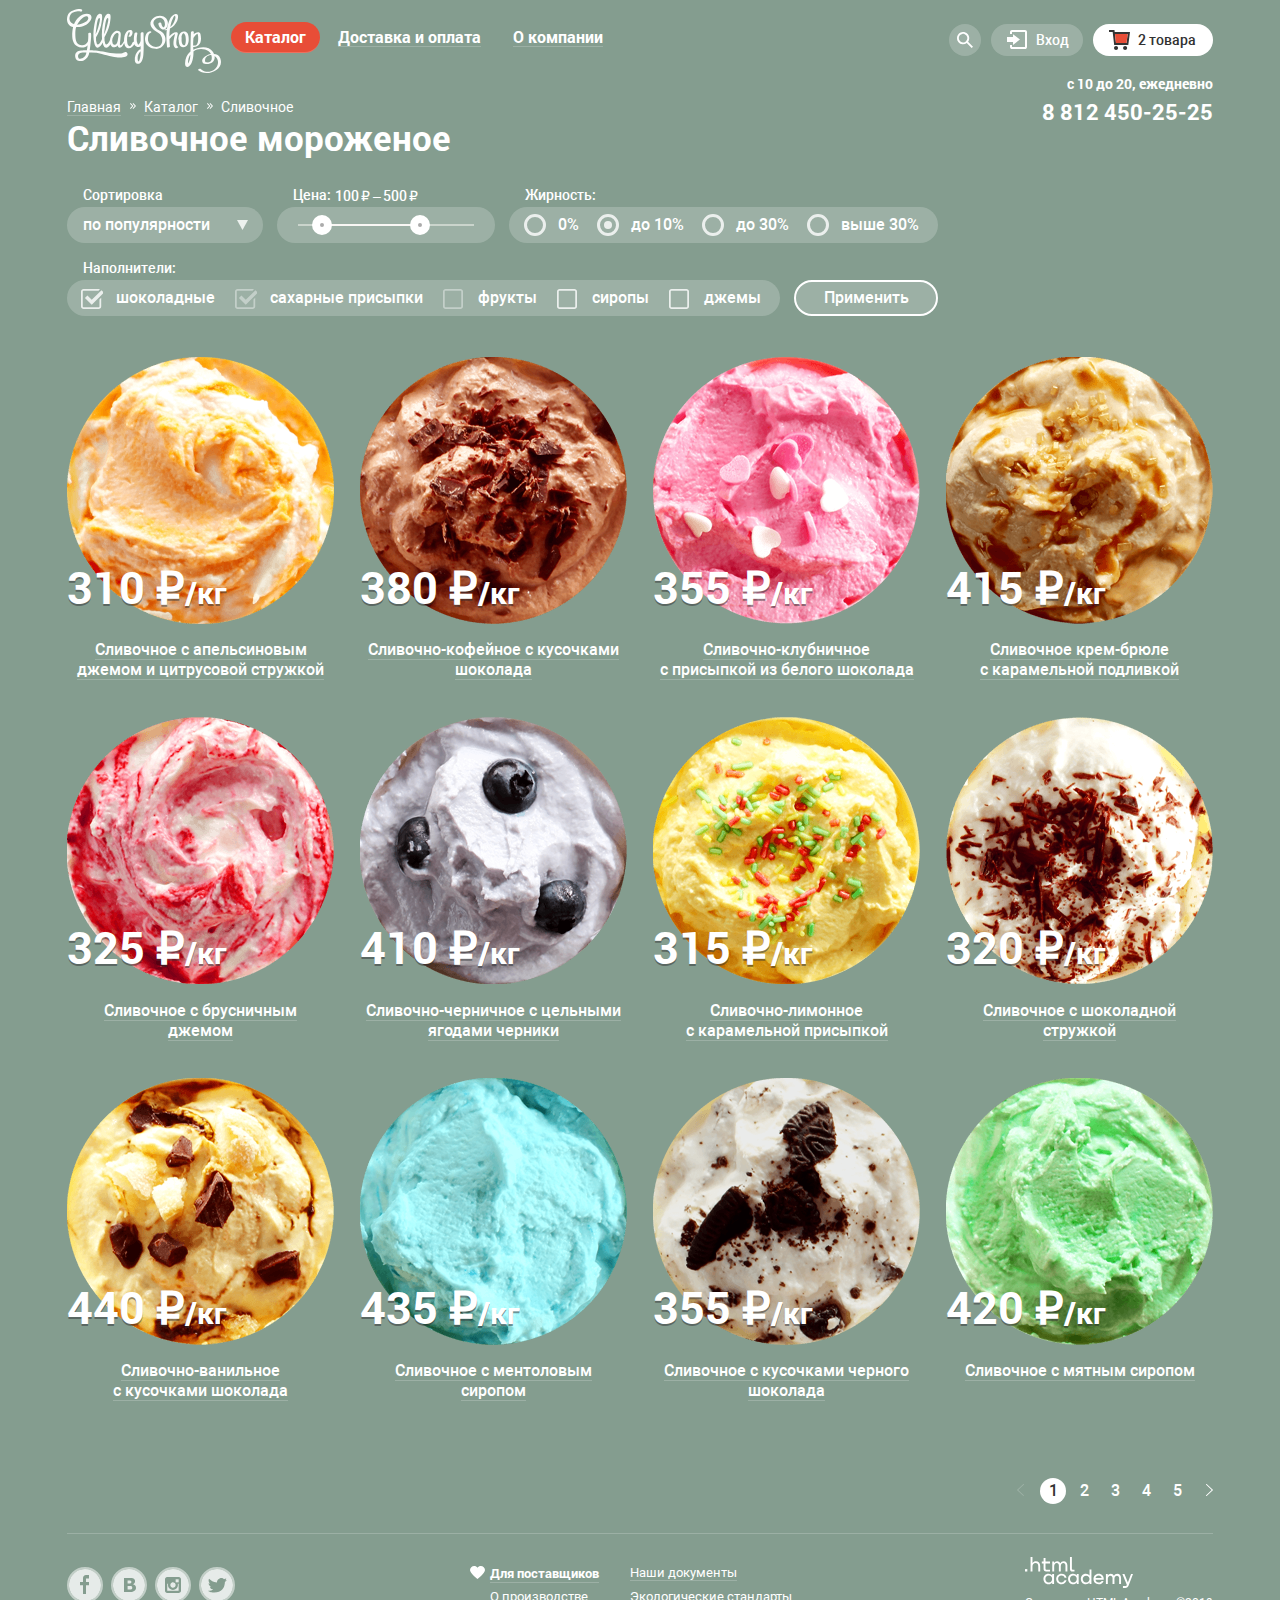
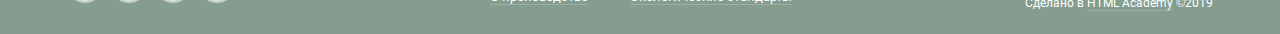
==== commit 40dd5f37: "добавил кастомный маркер на карту" ====
--- a/catalog.html
+++ b/catalog.html
@@ -40,30 +40,30 @@
             </a>
             <ul class="nav-list">
               <li class="nav-list_item nav-list_item-catalog">
-                <a href="#" class="nav-list_link nav-list_link--cat  nav-list_link-current">Каталог</a>
+                <a href="blank.html" class="nav-list_link nav-list_link--cat  nav-list_link-current">Каталог</a>
                 <ul class="dropdown_list">
                   <li>
                     <p class="new-prod">Новинки</p>
                   </li>
                   <li class="dropdown-list_item dropdown-list_item--current"><a class="dropdown_link" href="catalog.html"
                       target="_blank">Сливочное</a></li>
-                  <li class="dropdown-list_item"><a class="dropdown_link" href="#">Щербеты</a></li>
-                  <li class="dropdown-list_item"><a class="dropdown_link" href="#">Фруктовый лед</a></li>
-                  <li class="dropdown-list_item"><a class="dropdown_link" href="#">Мелорин</a></li>
+                  <li class="dropdown-list_item"><a class="dropdown_link" href="blank.html">Щербеты</a></li>
+                  <li class="dropdown-list_item"><a class="dropdown_link" href="blank.html">Фруктовый лед</a></li>
+                  <li class="dropdown-list_item"><a class="dropdown_link" href="blank.html">Мелорин</a></li>
                 </ul>
               </li>
               <li class="nav-list_item">
-                <a href="#" class="nav-list_link">Доставка и оплата</a>
+                <a href="blank.html" class="nav-list_link">Доставка и оплата</a>
               </li>
               <li class="nav-list_item">
-                <a href="#" class="nav-list_link">О компании</a>
+                <a href="blank.html" class="nav-list_link">О компании</a>
               </li>
             </ul>
           </nav>
           <section class="general-links">
             <h2 class="visually-hidden">Общие элементы управления</h2>
             <section class="search" tabindex="0">
-              <h3 class="visually-hidden">Окно поиска</h2>
+              <h3 class="visually-hidden">Окно поиска</h3>
                 <div class="search_popup search_popup-show">
                   <form action="https://echo.htmlacademy.ru/" class="search-form" method="get" name="search-form">
                     <input type="search" class="search-input" placeholder="Крем-брюле">
@@ -72,7 +72,7 @@
             </section>
             <section class="login-wrapper"  tabindex="0">
               <h3 class="visually-hidden">Вход на сайт</h3>
-              <a href="#" class="login-wrapper_link">
+              <a href="blank.html" class="login-wrapper_link">
                 <span class="general-btn_name">Вход</span>
               </a>
               <div class="login_window login_window-show">
@@ -82,8 +82,8 @@
                   <div class="login-controls_wrapper">
                     <button class="btn login-btn" type="submit">Войти</button>
                     <div class="login-controls_links">
-                      <a href="#" class="login-controls_link login-controls_link--forgot-pass">Забыли пароль?</a>
-                      <a href="#" class="login-controls_link login-controls_link--new-user">Новая регистрация</a>
+                      <a href="blank.html" class="login-controls_link login-controls_link--forgot-pass">Забыли пароль?</a>
+                      <a href="blank.html" class="login-controls_link login-controls_link--new-user">Новая регистрация</a>
                     </div>
                   </div>
                 </form>
@@ -91,15 +91,15 @@
             </section>
             <section class="cart">
               <h3 class="visually-hidden">Корзина</h3>
-              <a href="#" class="cart-link cart-link_full">
-                <span class="general-btn_name" tabindex="0">2 товара</span>
+              <a href="blank.html" class="cart-link cart-link_full">
+                <span class="general-btn_name">2 товара</span>
               </a>
               <div class="cart-popup cart-popup_show">
                 <ul class="cart-popup_list">
                   <li class="cart-popup_item">
                     <div class="cart-popup_item--control"><button type="button" class="cart-popup_item--btn"></button></div>
                     <div class="cart-popup_item--preview">
-                      <img src="img/plombir_jam.png" alt="" width="33" height="33">
+                      <img src="img/plombir_jam.png" alt="Описание картинки" width="33" height="33">
                     </div>
                     <div class="cart-popup_item--descr">Пломбир с апельсиновым джемом</div>
                     <div class="cart-popup_item--ratio">1,5 кг х <span class="cart-popup_item--price">200 руб.</span></div>
@@ -108,7 +108,7 @@
                   <li class="cart-popup_item">
                     <div class="cart-popup_item--control"><button type="button" class="cart-popup_item--btn"></button></div>
                     <div class="cart-popup_item--preview">
-                      <img src="img/plombir_straw.png" alt="" width="33" height="33">
+                      <img src="img/plombir_straw.png" alt="Описание картинки" width="33" height="33">
                     </div>
                     <div class="cart-popup_item--descr">Клубничный пломбир с присыпкой из белого шоколада</div>
                     <div class="cart-popup_item--ratio">1,5 кг х <span class="cart-popup_item--price">300 руб.</span></div>
@@ -130,8 +130,8 @@
           <h2 class="visually-hidden">Дополнительная навигация. Хлебные крошки</h2>
           <ul class="breadcrumbs_list">
             <li class="breadcrumbs_list-item"><a class="breadcrumbs_list-link" href="index.html">Главная</a></li>
-            <li class="breadcrumbs_list-item"><a class="breadcrumbs_list-link" href="#">Каталог</a></li>
-            <li class="breadcrumbs_list-item"><a class="breadcrumbs_list-link" href="">Сливочное</a></li>
+            <li class="breadcrumbs_list-item"><a class="breadcrumbs_list-link" href="blank.html">Каталог</a></li>
+            <li class="breadcrumbs_list-item"><a class="breadcrumbs_list-link breadcrumbs_list-link--current" href="">Сливочное</a></li>
           </ul>
         </section>
         <h1>Сливочное мороженое</h1>
@@ -229,111 +229,111 @@
           <ul class="product-cards_list">
             <li class="product-cards_item">
               <div class="product-cards_item-card">
-                <a href="#" class="btn bestsellers-btn">Быстрый просмотр</a>
-              </div>
-              <img src="img/hit_1.png" alt="" width="267" height="267" class="product-cards_img">
+                <a href="blank.html" class="btn bestsellers-btn">Быстрый просмотр</a>
+              </div>
+              <img src="img/hit_1.png" alt="Описание картинки" width="267" height="267" class="product-cards_img">
               <p class="product-cards_item-price">310&nbsp;&#8381;<span class="product-cards_item-weight">/кг</span>
-                <p class="product-cards_description"><a href="#" class="product-cards_description-link">Сливочное с
+                <p class="product-cards_description"><a href="blank.html" class="product-cards_description-link">Сливочное с
                     апельсиновым джемом и цитрусовой стружкой</a></p>
             </li>
             <li class="product-cards_item">
               <div class="product-cards_item-card">
-                <a href="#" class="btn bestsellers-btn">Быстрый просмотр</a>
-              </div>
-              <img src="img/hit_2.png" alt="" width="267" height="267" class="product-cards_img">
+                <a href="blank.html" class="btn bestsellers-btn">Быстрый просмотр</a>
+              </div>
+              <img src="img/hit_2.png" alt="Описание картинки" width="267" height="267" class="product-cards_img">
               <p class="product-cards_item-price">380 &#8381;<span class="product-cards_item-weight">/кг</span>
-                <p class="product-cards_description"><a href="#"
+                <p class="product-cards_description"><a href="blank.html"
                     class="product-cards_description-link">Сливочно-кофейное с кусочками шоколада</a></p>
             </li>
             <li class="product-cards_item">
               <div class="product-cards_item-card">
-                <a href="#" class="btn bestsellers-btn">Быстрый просмотр</a>
-              </div>
-              <img src="img/hit_3.png" alt="" width="267" height="267" class="product-cards_img">
+                <a href="blank.html" class="btn bestsellers-btn">Быстрый просмотр</a>
+              </div>
+              <img src="img/hit_3.png" alt="Описание картинки" width="267" height="267" class="product-cards_img">
               <p class="product-cards_item-price">355 &#8381;<span Class="product-cards_item-weight">/кг</span>
-                <p class="product-cards_description"><a href="#"
+                <p class="product-cards_description"><a href="blank.html"
                     class="product-cards_description-link">Сливочно-клубничное<br>с&nbsp;присыпкой из белого
                     шоколада</a></p>
             </li>
             <li class="product-cards_item">
               <div class="product-cards_item-card">
-                <a href="#" class="btn bestsellers-btn">Быстрый просмотр</a>
-              </div>
-              <img src="img/hit_4.png" alt="" width="267" height="267" class="product-cards_img">
+                <a href="blank.html" class="btn bestsellers-btn">Быстрый просмотр</a>
+              </div>
+              <img src="img/hit_4.png" alt="Описание картинки" width="267" height="267" class="product-cards_img">
               <p class="product-cards_item-price">415 &#8381;<span Class="product-cards_item-weight">/кг</span>
-                <p class="product-cards_description"><a href="#" class="product-cards_description-link">Сливочное
+                <p class="product-cards_description"><a href="blank.html" class="product-cards_description-link">Сливочное
                     крем-брюле с&nbsp;карамельной подливкой</a></p>
             </li>
             <li class="product-cards_item">
               <div class="product-cards_item-card">
-                <a href="#" class="btn bestsellers-btn">Быстрый просмотр</a>
-              </div>
-              <img src="img/hit_5.png" alt="" width="267" height="267" class="product-cards_img">
+                <a href="blank.html" class="btn bestsellers-btn">Быстрый просмотр</a>
+              </div>
+              <img src="img/hit_5.png" alt="Описание картинки" width="267" height="267" class="product-cards_img">
               <p class="product-cards_item-price">325&nbsp;&#8381;<span class="product-cards_item-weight">/кг</span>
-                <p class="product-cards_description"><a href="#" class="product-cards_description-link">Сливочное с
+                <p class="product-cards_description"><a href="blank.html" class="product-cards_description-link">Сливочное с
                     брусничным<br>джемом</a></p>
             </li>
             <li class="product-cards_item">
               <div class="product-cards_item-card">
-                <a href="#" class="btn bestsellers-btn">Быстрый просмотр</a>
-              </div>
-              <img src="img/hit_6.png" alt="" width="267" height="267" class="product-cards_img">
+                <a href="blank.html" class="btn bestsellers-btn">Быстрый просмотр</a>
+              </div>
+              <img src="img/hit_6.png" alt="Описание картинки" width="267" height="267" class="product-cards_img">
               <p class="product-cards_item-price">410&nbsp;&#8381;<span class="product-cards_item-weight">/кг</span>
-                <p class="product-cards_description"><a href="#"
+                <p class="product-cards_description"><a href="blank.html"
                     class="product-cards_description-link">Сливочно-черничное с цельными<br>ягодами черники</a></p>
             </li>
             <li class="product-cards_item">
               <div class="product-cards_item-card">
-                <a href="#" class="btn bestsellers-btn">Быстрый просмотр</a>
-              </div>
-              <img src="img/hit_7.png" alt="" width="267" height="267" class="product-cards_img">
+                <a href="blank.html" class="btn bestsellers-btn">Быстрый просмотр</a>
+              </div>
+              <img src="img/hit_7.png" alt="Описание картинки" width="267" height="267" class="product-cards_img">
               <p class="product-cards_item-price">315&nbsp;&#8381;<span class="product-cards_item-weight">/кг</span>
-                <p class="product-cards_description"><a href="#"
+                <p class="product-cards_description"><a href="blank.html"
                     class="product-cards_description-link">Сливочно-лимонное<br>с карамельной присыпкой</a></p>
             </li>
             <li class="product-cards_item">
               <div class="product-cards_item-card">
-                <a href="#" class="btn bestsellers-btn">Быстрый просмотр</a>
-              </div>
-              <img src="img/hit_8.png" alt="" width="267" height="267" class="product-cards_img">
+                <a href="blank.html" class="btn bestsellers-btn">Быстрый просмотр</a>
+              </div>
+              <img src="img/hit_8.png" alt="Описание картинки" width="267" height="267" class="product-cards_img">
               <p class="product-cards_item-price">320&nbsp;&#8381;<span class="product-cards_item-weight">/кг</span>
-                <p class="product-cards_description"><a href="#" class="product-cards_description-link">Сливочное с
+                <p class="product-cards_description"><a href="blank.html" class="product-cards_description-link">Сливочное с
                     шоколадной<br>стружкой</a></p>
             </li>
             <li class="product-cards_item">
               <div class="product-cards_item-card">
-                <a href="#" class="btn bestsellers-btn">Быстрый просмотр</a>
-              </div>
-              <img src="img/hit_9.png" alt="" width="267" height="267" class="product-cards_img">
+                <a href="blank.html" class="btn bestsellers-btn">Быстрый просмотр</a>
+              </div>
+              <img src="img/hit_9.png" alt="Описание картинки" width="267" height="267" class="product-cards_img">
               <p class="product-cards_item-price">440&nbsp;&#8381;<span class="product-cards_item-weight">/кг</span>
-                <p class="product-cards_description"><a href="#"
+                <p class="product-cards_description"><a href="blank.html"
                     class="product-cards_description-link">Сливочно-ванильное<br>с кусочками шоколада</a></p>
             </li>
             <li class="product-cards_item">
               <div class="product-cards_item-card">
-                <a href="#" class="btn bestsellers-btn">Быстрый просмотр</a>
-              </div>
-              <img src="img/hit_10.png" alt="" width="267" height="267" class="product-cards_img">
+                <a href="blank.html" class="btn bestsellers-btn">Быстрый просмотр</a>
+              </div>
+              <img src="img/hit_10.png" alt="Описание картинки" width="267" height="267" class="product-cards_img">
               <p class="product-cards_item-price">435&nbsp;&#8381;<span class="product-cards_item-weight">/кг</span>
-                <p class="product-cards_description"><a href="#" class="product-cards_description-link">Сливочноe с
+                <p class="product-cards_description"><a href="blank.html" class="product-cards_description-link">Сливочноe с
                     ментоловым<br>сиропом</a></p>
             </li>
             <li class="product-cards_item">
               <div class="product-cards_item-card">
-                <a href="#" class="btn bestsellers-btn">Быстрый просмотр</a>
-              </div>
-              <img src="img/hit_11.png" alt="" width="267" height="267" class="product-cards_img">
+                <a href="blank.html" class="btn bestsellers-btn">Быстрый просмотр</a>
+              </div>
+              <img src="img/hit_11.png" alt="Описание картинки" width="267" height="267" class="product-cards_img">
               <p class="product-cards_item-price">355&nbsp;&#8381;<span class="product-cards_item-weight">/кг</span>
-                <p class="product-cards_description"><a href="#" class="product-cards_description-link">Сливочное с
+                <p class="product-cards_description"><a href="blank.html" class="product-cards_description-link">Сливочное с
                     кусочками черного<br>шоколада</a></p>
             </li>
             <li class="product-cards_item">
               <div class="product-cards_item-card">
-                <a href="#" class="btn bestsellers-btn">Быстрый просмотр</a>
-              </div>
-              <img src="img/hit_12.png" alt="" width="267" height="267" class="product-cards_img">
+                <a href="blank.html" class="btn bestsellers-btn">Быстрый просмотр</a>
+              </div>
+              <img src="img/hit_12.png" alt="Описание картинки" width="267" height="267" class="product-cards_img">
               <p class="product-cards_item-price">420&nbsp;&#8381;<span class="product-cards_item-weight">/кг</span>
-                <p class="product-cards_description"><a href="#" class="product-cards_description-link">Сливочное с
+                <p class="product-cards_description"><a href="blank.html" class="product-cards_description-link">Сливочное с
                     мятным сиропом</a></p>
             </li>
           </ul>
@@ -347,11 +347,11 @@
                 </svg>
             </button>
             <ul class="pagination">
-              <li class="pagination_item pagination_item-current"><a href="#" class="pagination_item-link"></a></li>
-              <li class="pagination_item"><a href="#" class="pagination_item-link"></a></li>
-              <li class="pagination_item"><a href="#" class="pagination_item-link"></a></li>
-              <li class="pagination_item"><a href="#" class="pagination_item-link"></a></li>
-              <li class="pagination_item"><a href="#" class="pagination_item-link"></a></li>
+              <li class="pagination_item pagination_item-current"><a href="blank.html" class="pagination_item-link"></a></li>
+              <li class="pagination_item"><a href="blank.html" class="pagination_item-link"></a></li>
+              <li class="pagination_item"><a href="blank.html" class="pagination_item-link"></a></li>
+              <li class="pagination_item"><a href="blank.html" class="pagination_item-link"></a></li>
+              <li class="pagination_item"><a href="blank.html" class="pagination_item-link"></a></li>
             </ul>
             <button type="button" class="page-btn page-btn_next">
               <svg width="7" height="12" viewBox="0 0 7 12" fill="none" xmlns="http://www.w3.org/2000/svg">
@@ -366,7 +366,7 @@
           <h2 class="visually-hidden">Мы в социальных сетях</h2>
           <ul class="social-list">
             <li class="social-list_item">
-              <a href="#"  class="social-list_link">
+              <a href="blank.html"  class="social-list_link">
                 <svg width="36" height="36" viewBox="0 0 36 36" fill="none"
                   xmlns="http://www.w3.org/2000/svg">
                   <path
@@ -379,7 +379,7 @@
               </a>
             </li>
             <li class="social-list_item">
-              <a href="#" class="social-list_link">
+              <a href="blank.html" class="social-list_link">
                 <svg width="36" height="36" viewBox="0 0 36 36" fill="none" xmlns="http://www.w3.org/2000/svg">
                   <path
                     d="M18 35C27.3888 35 35 27.3888 35 18C35 8.61116 27.3888 1 18 1C8.61116 1 1 8.61116 1 18C1 27.3888 8.61116 35 18 35Z"
@@ -397,7 +397,7 @@
               </a>
             </li>
             <li class="social-list_item">
-              <a href="#" class="social-list_link">
+              <a href="blank.html" class="social-list_link">
                 <svg width="36" height="36" viewBox="0 0 36 36" fill="none" xmlns="http://www.w3.org/2000/svg">
                   <path d="M18 35C27.3888 35 35 27.3888 35 18C35 8.61116 27.3888 1 18 1C8.61116 1 1 8.61116 1 18C1 27.3888 8.61116 35 18 35Z" stroke="white" stroke-opacity="0.5" stroke-width="2"/>
                   <path d="M22.92 18C22.92 19.3155 22.3974 20.5771 21.4673 21.5072C20.5371 22.4374 19.2755 22.96 17.96 22.96C16.6445 22.96 15.3829 22.4374 14.4528 21.5072C13.5226 20.5771 13 19.3155 13 18C13.001 17.6158 13.048 17.233 13.14 16.86H12.24V23.7H23.64V16.86H22.74C22.8406 17.2325 22.901 17.6147 22.92 18Z" fill="white" fill-opacity="0.8"/>
@@ -408,7 +408,7 @@
               </a>
             </li>
             <li class="social-list_item">
-              <a href="#" class="social-list_link">
+              <a href="blank.html" class="social-list_link">
                 <svg width="36" height="36" viewBox="0 0 36 36" fill="none" xmlns="http://www.w3.org/2000/svg">
                   <path
                     d="M18 35C27.3888 35 35 27.3888 35 18C35 8.61116 27.3888 1 18 1C8.61116 1 1 8.61116 1 18C1 27.3888 8.61116 35 18 35Z"
@@ -424,11 +424,11 @@
         <section class="aboutus">
           <h2 class="visually-hidden">О нас</h2>
           <ul class="aboutus-list">
-            <li class="aboutus-list_item"><a href="#" class="aboutus_link aboutus_link--provider">Для поставщиков</a>
-            </li>
-            <li class="aboutus-list_item"><a href="#" class="aboutus_link">Наши документы</a></li>
-            <li class="aboutus-list_item"><a href="#" class="aboutus_link">О производстве</a></li>
-            <li class="aboutus-list_item"><a href="#" class="aboutus_link">Экологические стандарты</a></li>
+            <li class="aboutus-list_item"><a href="blank.html" class="aboutus_link aboutus_link--provider">Для поставщиков</a>
+            </li>
+            <li class="aboutus-list_item"><a href="blank.html" class="aboutus_link">Наши документы</a></li>
+            <li class="aboutus-list_item"><a href="blank.html" class="aboutus_link">О производстве</a></li>
+            <li class="aboutus-list_item"><a href="blank.html" class="aboutus_link">Экологические стандарты</a></li>
           </ul>
         </section>
         <section class="copyright">
@@ -452,7 +452,7 @@
             </a>
           </div>
           <p class="copyright_description">Сделано в <a href="https://htmlacademy.ru/profession/frontender"
-              target="_blank" class="copyright_link">HTML Academy</a> &#169; 2019</p>
+              target="_blank" class="copyright_link">HTML Academy</a> &#169;2019</p>
         </section>
       </footer>
     </div>
--- a/css/style.css
+++ b/css/style.css
@@ -196,6 +196,7 @@
   border-radius: 4px;
   background-color: var(--basic-white);
   display: none;
+  z-index: 1;
 }
 
 .nav-list_item-catalog:hover .dropdown_list,
@@ -413,17 +414,18 @@
   padding: 0;
 }
 
-.slide {
+.slider-list_item {
   display: none;
 }
 
+.slide-1, .slide-2, .slide-3 {
+  margin-top: 262px;
+}
+
 .slide-current {
   display: block;
 }
 
-.slider-list_item {
-  margin-top: 262px;
-}
 
 .slider-list_item h3 {
   text-align: center;
@@ -833,7 +835,7 @@
   margin-right: 6px;
   font-size: 16px;
   font-weight: 400;
-  color: var(--popup-input-txt);
+  color: var(--dark-gray);
 }
 
 .input-field:focus,
@@ -860,7 +862,8 @@
   height: 430px;
   background-color: var(--basic-white);
   position: relative;
-
+  background-image: url("../img/map.png");
+  background-repeat: no-repeat;
   z-index: 1;
 }
 
@@ -1051,6 +1054,7 @@
   border-radius: 4px;
   border: 1px solid var(--popup-input-border);
   padding: 15px;
+  font-weight: 700;
 }
 
 .search-input::placeholder,
@@ -1094,6 +1098,7 @@
   border-radius: 4px;
   padding: 14px 14px;
   margin-bottom: 20px;
+  font-weight: 700;
 }
 
 .login-btn {
@@ -1130,8 +1135,9 @@
   left:0;
   width: 100%;
   height: 100%;
-  background-color: var(--transparent-gray30);
+  background-color: rgba(0,0,0,.7);/*var(--transparent-gray30);*/
   z-index: 400;
+  display: none;
 }
 
 .feedback {
@@ -1147,16 +1153,44 @@
   transform: translate(-50%, -50%);
   border-radius: 6px;
   z-index: 500;
-  display: block;
+  display: none;
 
 }
 
 .feedback_show {
-  display: none;
-}
+  display: block;
+  animation-name: spread;
+  animation-duration: .5s;
+}
+
+@keyframes spread {
+
+  0%  {left:-10%; opacity: .3;};
+  50%  {left:25%;opacity: .6;};
+  100% {left:50%; opacity: 1;};
+
+}
+
+.feedback_error {
+  animation-name: shake;
+  animation-duration: .2s;
+}
+
+@keyframes shake {
+  /*0%, 100% {top:50%; left:50%; transform:translateX(0);}
+  10%, 30%, 50%, 70%, 90% {transform:translateX(-10px);}
+  20%, 40%, 60%, 80% {transform:translateX(10px);}*/
+  0%, 100% {left:50%;}
+  10%, 30%, 50%, 70%, 90% {left:49%;}
+  20%, 40%, 60%, 80% {left:51%;}
+}
+
+
+
+
 
 .multyplay-layer_show {
-  display: none;
+  display: block;
 }
 
 .feedback h4 {
@@ -1175,6 +1209,7 @@
   background-color: transparent;
   border: none;
   outline: none;
+  cursor: pointer;
 }
 
 .feedeback_close-btn::before,
@@ -1223,7 +1258,7 @@
   border-radius: 4px;
   font-size: 16px;
   font-weight: 400;
-  color: var(--popup-input-txt);
+  color: var(--dark-gray);
   margin-bottom: 20px;
 }
 
@@ -1410,6 +1445,10 @@
   text-decoration: none;
   font: inherit;
   color: var(--basic-white);
+}
+
+.breadcrumbs_list-link--current {
+  cursor: default;
 }
 
 h1 {
@@ -1559,6 +1598,7 @@
   list-style: none;
   margin: 0;
   padding: 0px 19px 0px 49px;
+
 }
 
 .filters-block_wrapper-fat li,
@@ -1652,6 +1692,14 @@
   display: block;
 }
 
+.label-checkbox {
+  cursor: pointer;
+}
+
+.input-additive:disabled + .label-checkbox {
+  cursor: default;
+}
+
 .label-checkbox::before,
 .label-checkbox::after {
   content: "";
@@ -1786,4 +1834,9 @@
   fill: var(--transparent-white20);
 }
 
-
+.yndex-map {
+  height: 100%;
+  width: 100%;
+}
+
+
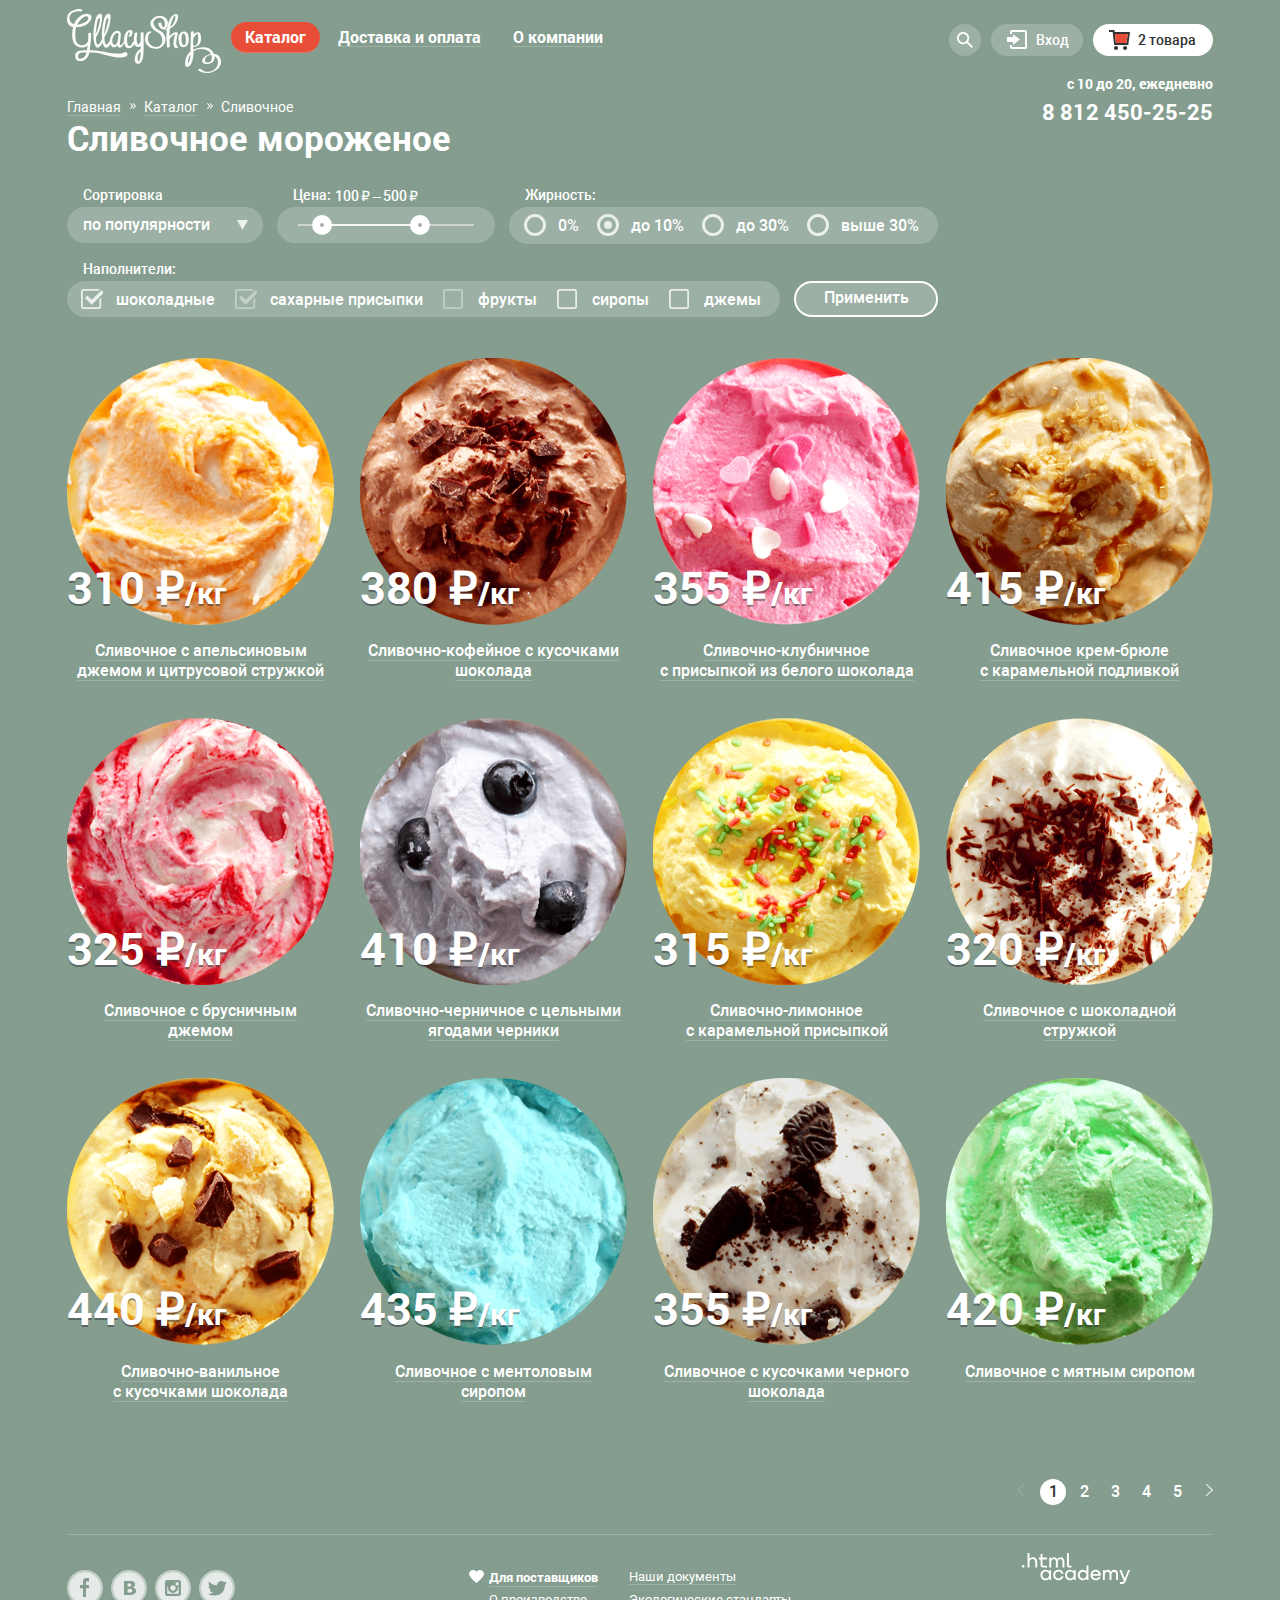
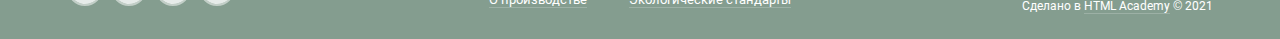
==== commit aa2d04ea: "Правки предзащита" ====
--- a/catalog.html
+++ b/catalog.html
@@ -4,7 +4,7 @@
 <head>
   <meta charset="utf-8">
   <link rel="stylesheet" href="css/normalize.css">
-  <link rel="stylesheet" href="css/style.css">
+  <link rel="stylesheet" href="css/style_min.css">
   <link rel="preconnect" href="https://fonts.gstatic.com">
   <link href="https://fonts.googleapis.com/css2?family=Roboto:wght@400;500;700&display=swap" rel="stylesheet">
   <title>Каталог: Глейси</title>
@@ -97,26 +97,22 @@
               <div class="cart-popup cart-popup_show">
                 <ul class="cart-popup_list">
                   <li class="cart-popup_item">
-                    <div class="cart-popup_item--control"><button type="button" class="cart-popup_item--btn"></button></div>
-                    <div class="cart-popup_item--preview">
-                      <img src="img/plombir_jam.png" alt="Описание картинки" width="33" height="33">
-                    </div>
+                    <button type="button" class="cart-popup_item--btn"></button>
+                    <img class="cart-popup_item--preview" src="img/plombir_jam.png" alt="Описание картинки" width="33" height="33">
                     <div class="cart-popup_item--descr">Пломбир с апельсиновым джемом</div>
                     <div class="cart-popup_item--ratio">1,5 кг х <span class="cart-popup_item--price">200 руб.</span></div>
                     <div class="cart-popup_item--amount">300 руб.</div>
                   </li>
                   <li class="cart-popup_item">
-                    <div class="cart-popup_item--control"><button type="button" class="cart-popup_item--btn"></button></div>
-                    <div class="cart-popup_item--preview">
-                      <img src="img/plombir_straw.png" alt="Описание картинки" width="33" height="33">
-                    </div>
+                    <button type="button" class="cart-popup_item--btn"></button>
+                    <img class="cart-popup_item--preview" src="img/plombir_straw.png" alt="Описание картинки" width="33" height="33">
                     <div class="cart-popup_item--descr">Клубничный пломбир с присыпкой из белого шоколада</div>
                     <div class="cart-popup_item--ratio">1,5 кг х <span class="cart-popup_item--price">300 руб.</span></div>
                     <div class="cart-popup_item--amount">450 руб.</div>
                   </li>
                 </ul>
                 <p class="total">Итого: 750 руб.</p>
-                <button type="submit" class="btn cart-btn">Оформить заказ</button>
+                <a href="blank.html" class="btn cart-btn">Оформить заказ</a>
               </div>
             </section>
           </section>
@@ -367,37 +363,24 @@
           <ul class="social-list">
             <li class="social-list_item">
               <a href="blank.html"  class="social-list_link">
-                <svg width="36" height="36" viewBox="0 0 36 36" fill="none"
-                  xmlns="http://www.w3.org/2000/svg">
-                  <path
-                    d="M18 35C27.3888 35 35 27.3888 35 18C35 8.61116 27.3888 1 18 1C8.61116 1 1 8.61116 1 18C1 27.3888 8.61116 35 18 35Z"
-                    stroke="white" stroke-opacity="0.5" stroke-width="2" />
-                  <path
-                    d="M18 2C14.8355 2 11.7421 2.93838 9.11088 4.69649C6.4797 6.45459 4.42894 8.95345 3.21793 11.8771C2.00693 14.8007 1.69008 18.0177 2.30744 21.1214C2.92481 24.2251 4.44866 27.0761 6.6863 29.3137C8.92394 31.5513 11.7749 33.0752 14.8786 33.6926C17.9823 34.3099 21.1993 33.9931 24.1229 32.7821C27.0466 31.5711 29.5454 29.5203 31.3035 26.8891C33.0616 24.2579 34 21.1645 34 18C34 13.7565 32.3143 9.68687 29.3137 6.68629C26.3131 3.68571 22.2435 2 18 2ZM22.06 11.45H19V14.9H22V18.34H19V27H16V18.34H13V14.9H16V11.45C15.9449 10.5957 16.2291 9.75426 16.7908 9.1083C17.3525 8.46234 18.1464 8.06407 19 8H22V11.45H22.06Z"
-                    fill="white" fill-opacity="0.8" />
-                </svg>
+                <svg width="36" height="36" viewBox="0 0 36 36" fill="none" xmlns="http://www.w3.org/2000/svg">
+                  <path d="M18 35C27.3888 35 35 27.3888 35 18C35 8.61116 27.3888 1 18 1C8.61116 1 1 8.61116 1 18C1 27.3888 8.61116 35 18 35Z" stroke="white" stroke-opacity="0.5" stroke-width="2"/>
+                  <path d="M18 2C14.8355 2 11.7421 2.93838 9.11088 4.69649C6.4797 6.45459 4.42894 8.95345 3.21793 11.8771C2.00693 14.8007 1.69008 18.0177 2.30744 21.1214C2.92481 24.2251 4.44866 27.0761 6.6863 29.3137C8.92394 31.5513 11.7749 33.0752 14.8786 33.6926C17.9823 34.3099 21.1993 33.9931 24.1229 32.7821C27.0466 31.5711 29.5454 29.5203 31.3035 26.8891C33.0616 24.2579 34 21.1645 34 18C34 13.7565 32.3143 9.68687 29.3137 6.68629C26.3131 3.68571 22.2435 2 18 2ZM22.06 11.45H19V14.9H22V18.34H19V27H16V18.34H13V14.9H16V11.45C15.9449 10.5957 16.2291 9.75426 16.7908 9.1083C17.3525 8.46234 18.1464 8.06407 19 8H22V11.45H22.06Z" fill="white" fill-opacity="0.8"/>
+                  </svg>
               </a>
             </li>
             <li class="social-list_item">
               <a href="blank.html" class="social-list_link">
                 <svg width="36" height="36" viewBox="0 0 36 36" fill="none" xmlns="http://www.w3.org/2000/svg">
-                  <path
-                    d="M18 35C27.3888 35 35 27.3888 35 18C35 8.61116 27.3888 1 18 1C8.61116 1 1 8.61116 1 18C1 27.3888 8.61116 35 18 35Z"
-                    stroke="white" stroke-opacity="0.5" stroke-width="2" />
-                  <path
-                    d="M18.64 16.49C18.9652 16.4904 19.2875 16.4293 19.59 16.31C19.8645 16.2077 20.0922 16.0085 20.23 15.75C20.3343 15.4964 20.3854 15.2241 20.38 14.95C20.376 14.7057 20.3143 14.4659 20.2 14.25C20.0714 14.0066 19.8523 13.8235 19.59 13.74C19.2687 13.627 18.9306 13.5695 18.59 13.57H16.59V16.57H17.16C17.75 16.52 18.24 16.51 18.64 16.49Z"
-                    fill="white" fill-opacity="0.8" />
-                  <path
-                    d="M20.12 19.08C19.751 19.0101 19.3752 18.9832 19 19H16.61V22.5H19.06C19.4757 22.4953 19.8865 22.4104 20.27 22.25C20.591 22.1392 20.8632 21.9199 21.04 21.63C21.1865 21.3527 21.2621 21.0436 21.26 20.73C21.2753 20.3782 21.1848 20.0298 21 19.73C20.7922 19.4167 20.4806 19.1865 20.12 19.08Z"
-                    fill="white" fill-opacity="0.8" />
-                  <path
-                    d="M18 2C14.8355 2 11.7421 2.93838 9.11088 4.69649C6.4797 6.45459 4.42894 8.95345 3.21793 11.8771C2.00693 14.8007 1.69008 18.0177 2.30744 21.1214C2.92481 24.2251 4.44866 27.0761 6.6863 29.3137C8.92394 31.5513 11.7749 33.0752 14.8786 33.6926C17.9823 34.3099 21.1993 33.9931 24.1229 32.7821C27.0466 31.5711 29.5454 29.5203 31.3035 26.8891C33.0616 24.2579 34 21.1645 34 18C34 13.7565 32.3143 9.68687 29.3137 6.68629C26.3131 3.68571 22.2435 2 18 2ZM24.6 22.53C24.3376 23.056 23.9537 23.5119 23.48 23.86C22.9342 24.2714 22.3122 24.5705 21.65 24.74C20.8286 24.9383 19.9848 25.029 19.14 25.01H13V11H18.45C19.2781 10.9868 20.1063 11.0235 20.93 11.11C21.473 11.194 21.9994 11.3627 22.49 11.61C22.9868 11.8462 23.4013 12.2258 23.68 12.7C23.9455 13.1728 24.0801 13.7079 24.07 14.25C24.0819 14.8916 23.8931 15.5209 23.53 16.05C23.1452 16.588 22.6142 17.0045 22 17.25V17.32C22.8272 17.4588 23.5898 17.8541 24.18 18.45C24.7295 19.0712 25.0163 19.8815 24.98 20.71C25.0043 21.3386 24.8738 21.9636 24.6 22.53Z"
-                    fill="white" fill-opacity="0.8" />
-                </svg>
+                  <path d="M18 35C27.3888 35 35 27.3888 35 18C35 8.61116 27.3888 1 18 1C8.61116 1 1 8.61116 1 18C1 27.3888 8.61116 35 18 35Z" stroke="white" stroke-opacity="0.5" stroke-width="2"/>
+                  <path d="M18.64 16.49C18.9652 16.4904 19.2875 16.4293 19.59 16.31C19.8645 16.2077 20.0922 16.0085 20.23 15.75C20.3343 15.4964 20.3854 15.2241 20.38 14.95C20.376 14.7057 20.3143 14.4659 20.2 14.25C20.0714 14.0066 19.8523 13.8235 19.59 13.74C19.2687 13.627 18.9306 13.5695 18.59 13.57H16.59V16.57H17.16C17.75 16.52 18.24 16.51 18.64 16.49Z" fill="white" fill-opacity="0.8"/>
+                  <path d="M20.12 19.08C19.751 19.0101 19.3752 18.9832 19 19H16.61V22.5H19.06C19.4757 22.4953 19.8865 22.4104 20.27 22.25C20.591 22.1392 20.8632 21.9199 21.04 21.63C21.1865 21.3527 21.2621 21.0436 21.26 20.73C21.2753 20.3782 21.1848 20.0298 21 19.73C20.7922 19.4167 20.4806 19.1865 20.12 19.08Z" fill="white" fill-opacity="0.8"/>
+                  <path d="M18 2C14.8355 2 11.7421 2.93838 9.11088 4.69649C6.4797 6.45459 4.42894 8.95345 3.21793 11.8771C2.00693 14.8007 1.69008 18.0177 2.30744 21.1214C2.92481 24.2251 4.44866 27.0761 6.6863 29.3137C8.92394 31.5513 11.7749 33.0752 14.8786 33.6926C17.9823 34.3099 21.1993 33.9931 24.1229 32.7821C27.0466 31.5711 29.5454 29.5203 31.3035 26.8891C33.0616 24.2579 34 21.1645 34 18C34 13.7565 32.3143 9.68687 29.3137 6.68629C26.3131 3.68571 22.2435 2 18 2ZM24.6 22.53C24.3376 23.056 23.9537 23.5119 23.48 23.86C22.9342 24.2714 22.3122 24.5705 21.65 24.74C20.8286 24.9383 19.9848 25.029 19.14 25.01H13V11H18.45C19.2781 10.9868 20.1063 11.0235 20.93 11.11C21.473 11.194 21.9994 11.3627 22.49 11.61C22.9868 11.8462 23.4013 12.2258 23.68 12.7C23.9455 13.1728 24.0801 13.7079 24.07 14.25C24.0819 14.8916 23.8931 15.5209 23.53 16.05C23.1452 16.588 22.6142 17.0045 22 17.25V17.32C22.8272 17.4588 23.5898 17.8541 24.18 18.45C24.7295 19.0712 25.0163 19.8815 24.98 20.71C25.0043 21.3386 24.8738 21.9636 24.6 22.53Z" fill="white" fill-opacity="0.8"/>
+                  </svg>
               </a>
             </li>
             <li class="social-list_item">
-              <a href="blank.html" class="social-list_link">
+              <a href="blank.html" class="social-list_link instagram">
                 <svg width="36" height="36" viewBox="0 0 36 36" fill="none" xmlns="http://www.w3.org/2000/svg">
                   <path d="M18 35C27.3888 35 35 27.3888 35 18C35 8.61116 27.3888 1 18 1C8.61116 1 1 8.61116 1 18C1 27.3888 8.61116 35 18 35Z" stroke="white" stroke-opacity="0.5" stroke-width="2"/>
                   <path d="M22.92 18C22.92 19.3155 22.3974 20.5771 21.4673 21.5072C20.5371 22.4374 19.2755 22.96 17.96 22.96C16.6445 22.96 15.3829 22.4374 14.4528 21.5072C13.5226 20.5771 13 19.3155 13 18C13.001 17.6158 13.048 17.233 13.14 16.86H12.24V23.7H23.64V16.86H22.74C22.8406 17.2325 22.901 17.6147 22.92 18Z" fill="white" fill-opacity="0.8"/>
@@ -408,15 +391,11 @@
               </a>
             </li>
             <li class="social-list_item">
-              <a href="blank.html" class="social-list_link">
+              <a href="social-list_link.html" class="social-list_link">
                 <svg width="36" height="36" viewBox="0 0 36 36" fill="none" xmlns="http://www.w3.org/2000/svg">
-                  <path
-                    d="M18 35C27.3888 35 35 27.3888 35 18C35 8.61116 27.3888 1 18 1C8.61116 1 1 8.61116 1 18C1 27.3888 8.61116 35 18 35Z"
-                    stroke="white" stroke-opacity="0.5" stroke-width="2" />
-                  <path
-                    d="M18 2C14.8355 2 11.7421 2.93838 9.11088 4.69649C6.4797 6.45459 4.42894 8.95345 3.21793 11.8771C2.00693 14.8007 1.69008 18.0177 2.30744 21.1214C2.92481 24.2251 4.44866 27.0761 6.6863 29.3137C8.92394 31.5513 11.7749 33.0752 14.8786 33.6926C17.9823 34.3099 21.1993 33.9931 24.1229 32.7821C27.0466 31.5711 29.5454 29.5203 31.3035 26.8891C33.0616 24.2579 34 21.1645 34 18C34 13.7565 32.3143 9.68687 29.3137 6.68629C26.3131 3.68571 22.2435 2 18 2ZM25.94 14.81C25.69 21.33 22.48 25.64 14.94 25.51H14.46C14.01 25.51 9.91001 25.07 9.11001 23.69C10.8989 23.9555 12.7228 23.5494 14.23 22.55C13.18 22.26 11.31 22.09 10.98 19.7C11.3928 19.8642 11.8441 19.9058 12.28 19.82C11 19 9.53001 18.3 9.61001 16.17C10.028 16.4893 10.5445 16.652 11.07 16.63C10.3 16.4 8.92001 13.39 10.07 11.85C12.07 13.64 14.14 15.33 17.87 15.49C18.1 13.28 19.11 11.79 21.04 11.17C21.7375 10.9333 22.4908 10.9157 23.1986 11.1195C23.9065 11.3232 24.5351 11.7387 25 12.31C25.74 12.08 26.45 11.84 27.19 11.62C27.1758 11.9571 27.0846 12.2865 26.9234 12.5829C26.7622 12.8793 26.5353 13.1349 26.26 13.33C26.5167 13.3601 26.7768 13.3336 27.0221 13.2524C27.2674 13.1712 27.492 13.0372 27.68 12.86C27.5628 13.2985 27.3443 13.7034 27.0421 14.0421C26.7399 14.3808 26.3624 14.6438 25.94 14.81Z"
-                    fill="white" fill-opacity="0.8" />
-                </svg>
+                  <path d="M18 35C27.3888 35 35 27.3888 35 18C35 8.61116 27.3888 1 18 1C8.61116 1 1 8.61116 1 18C1 27.3888 8.61116 35 18 35Z" stroke="white" stroke-opacity="0.5" stroke-width="2"/>
+                  <path d="M18 2C14.8355 2 11.7421 2.93838 9.11088 4.69649C6.4797 6.45459 4.42894 8.95345 3.21793 11.8771C2.00693 14.8007 1.69008 18.0177 2.30744 21.1214C2.92481 24.2251 4.44866 27.0761 6.6863 29.3137C8.92394 31.5513 11.7749 33.0752 14.8786 33.6926C17.9823 34.3099 21.1993 33.9931 24.1229 32.7821C27.0466 31.5711 29.5454 29.5203 31.3035 26.8891C33.0616 24.2579 34 21.1645 34 18C34 13.7565 32.3143 9.68687 29.3137 6.68629C26.3131 3.68571 22.2435 2 18 2ZM25.94 14.81C25.69 21.33 22.48 25.64 14.94 25.51H14.46C14.01 25.51 9.91001 25.07 9.11001 23.69C10.8989 23.9555 12.7228 23.5494 14.23 22.55C13.18 22.26 11.31 22.09 10.98 19.7C11.3928 19.8642 11.8441 19.9058 12.28 19.82C11 19 9.53001 18.3 9.61001 16.17C10.028 16.4893 10.5445 16.652 11.07 16.63C10.3 16.4 8.92001 13.39 10.07 11.85C12.07 13.64 14.14 15.33 17.87 15.49C18.1 13.28 19.11 11.79 21.04 11.17C21.7375 10.9333 22.4908 10.9157 23.1986 11.1195C23.9065 11.3232 24.5351 11.7387 25 12.31C25.74 12.08 26.45 11.84 27.19 11.62C27.1758 11.9571 27.0846 12.2865 26.9234 12.5829C26.7622 12.8793 26.5353 13.1349 26.26 13.33C26.5167 13.3601 26.7768 13.3336 27.0221 13.2524C27.2674 13.1712 27.492 13.0372 27.68 12.86C27.5628 13.2985 27.3443 13.7034 27.0421 14.0421C26.7399 14.3808 26.3624 14.6438 25.94 14.81Z" fill="white" fill-opacity="0.8"/>
+                  </svg>
               </a>
             </li>
           </ul>
@@ -424,8 +403,7 @@
         <section class="aboutus">
           <h2 class="visually-hidden">О нас</h2>
           <ul class="aboutus-list">
-            <li class="aboutus-list_item"><a href="blank.html" class="aboutus_link aboutus_link--provider">Для поставщиков</a>
-            </li>
+            <li class="aboutus-list_item"><a href="blank.html" class="aboutus_link aboutus_link--provider">Для поставщиков</a></li>
             <li class="aboutus-list_item"><a href="blank.html" class="aboutus_link">Наши документы</a></li>
             <li class="aboutus-list_item"><a href="blank.html" class="aboutus_link">О производстве</a></li>
             <li class="aboutus-list_item"><a href="blank.html" class="aboutus_link">Экологические стандарты</a></li>
@@ -433,7 +411,7 @@
         </section>
         <section class="copyright">
           <h2 class="visually-hidden">Авторские права</h2>
-          <div class="copyright-logo_wrapper">
+          <!--<div class="copyright-logo_wrapper">-->
             <a href="https://htmlacademy.ru/profession/frontender" target="_blank" class="copyright-logo_link">
               <svg width="108" height="31" viewBox="0 0 108 31" fill="none" xmlns="http://www.w3.org/2000/svg">
                 <path d="M0 12.0992V14.519H2.31069V12.0992H0Z" fill="white"/>
@@ -450,9 +428,8 @@
                 <path d="M102.887 25.407L99.4652 17.0675H97.3517L101.901 27.933L101.881 27.9731C101.559 28.7949 101.196 29.0956 100.311 29.0956H97.9557V31H100.311C102.042 31 102.968 30.2182 103.612 28.5342L108 17.0675H106.047L102.887 25.407Z" fill="white"/>
                 </svg>
             </a>
-          </div>
-          <p class="copyright_description">Сделано в <a href="https://htmlacademy.ru/profession/frontender"
-              target="_blank" class="copyright_link">HTML Academy</a> &#169;2019</p>
+          <!--</div>-->
+          <p class="copyright_description">Сделано в <a href="https://htmlacademy.ru/profession/frontender" target="_blank" class="copyright_link">HTML Academy</a> &#169; 2021</p>
         </section>
       </footer>
     </div>
--- a/css/style_min.css
+++ b/css/style_min.css
@@ -0,0 +1 @@
+@-webkit-keyframes spread{0%{left:-10%;opacity:.3}}@keyframes spread{0%{left:-10%;opacity:.3}}@-webkit-keyframes shake{0%,to{left:50%}10%,30%,50%,70%,90%{left:49.5%}20%,40%,60%,80%{left:50.5%}}@keyframes shake{0%,to{left:50%}10%,30%,50%,70%,90%{left:49.5%}20%,40%,60%,80%{left:50.5%}}@font-face{font-family:"Roboto";src:local("Roboto"),url(../fonts/roboto.woff2) format("woff2"),url(../fonts/roboto.woff) format("woff");font-style:normal;font-weight:400}@font-face{font-family:"Roboto";src:local("Roboto-Medium"),url(../fonts/robotomedium.woff2) format("woff2"),url(../fonts/robotomedium.woff) format("woff");font-style:normal;font-weight:500}@font-face{font-family:"Roboto";src:local("Roboto-Bold"),url(../fonts/robotobold.woff2) format("woff2"),url(../fonts/robotobold.woff) format("woff");font-style:normal;font-weight:700}:root{--basic-black:#000000;--transparent-black30:rgba(0,0,0, 0.3);--transparent-black40:rgba(0,0,0, 0.4);--text-shadow-price:rgba(49,50,53, .5);--basic-white:#ffffff;--transparent-white10:rgba(255,255,255,0.1);--transparent-white20:rgba(255,255,255,0.2);--transparent-white40:rgba(255,255,255,0.4);--transparent-white80:rgba(255,255,255,0.8);--basic-red:#E84D37;--special-red:#D07058;--red-shadow-box:rgba(172,16,0,.64);--red-shadow-text:rgba(160,32,11,.76);--dark-gray:#323232;--neutral-gray:#ABABAB;--transparent-gray:rgba(178,178,178,0.52);--transparent-gray30:rgba(178,178,178,0.3);--special-gray:rgba(248,247,244, .5);--special-beige:#f1e6d4;--special-green:#849D8F;--special-violett:#8996A6;--special-brown:#9D8B84;--special-pink:#FBDED7;--special-darkpink:#D07058;--special-lightpink:#FFBC9E;--special-maroon:#a3001b;--special_chocolate:#643e31;--special-blue:rgba(46,136,228,.52);--filtr-btn-active:#696969;--popup-input-border:#d3d3d2;--popup-window:#F8F7F4;--popup-input-txt:#999999;--grad-btn-light:#f26843;--grad-btn-dark:#e74a35;--grad-btn-hov-light:#ff9966;--grad-btn-hov-dark:#ff6666;--grad-btn-act-light:#e1623e;--grad-btn-act-dark:#d74531}.visually-hidden{position:absolute;width:1px;height:1px;margin:-1px;padding:0;overflow:hidden;border:0;clip:rect(0 0 0 0)}.page-body{font-family:"Roboto",Arial,sans-serif;font-size:16px;font-weight:700;color:var(--basic-white);margin:0;padding:0;min-height:100%;width:100%;min-width:1200px;position:relative}.page-body img{max-width:100%;height:auto}.site-wrapper{background-repeat:no-repeat;background-position:top center;width:100%}.site-wrapper-1{background-color:var(--special-green);background-image:url(../img/slide_1.png)}.site-wrapper-2{background-color:var(--special-violett);background-image:url(../img/slide_2.png)}.site-wrapper-3{background-color:var(--special-brown);background-image:url(../img/slide_3.png)}.container{width:1200px;padding:0;margin:0 auto;position:relative}.main-header{min-height:114px;padding:9px 27px}.site-navigation{-webkit-box-pack:justify;-ms-flex-pack:justify;justify-content:space-between}.nav,.site-navigation{display:-webkit-box;display:-ms-flexbox;display:flex}.logo-link{display:block;margin-right:10px}.nav-list{list-style:none;margin:0;padding:0;display:-webkit-box;display:-ms-flexbox;display:flex;-ms-flex-wrap:wrap;flex-wrap:wrap;-webkit-box-pack:center;-ms-flex-pack:center;justify-content:center;-webkit-box-align:center;-ms-flex-align:center;align-items:center}.nav-list_item{padding:0 0 10px}.nav-list_item:not(:last-child){margin-right:4px}.nav-list_link{display:block;margin:6px 14px;color:var(--basic-white);text-decoration:none;border-bottom:1px solid var(--transparent-white20)}.nav-list_item:focus .nav-list_link,.nav-list_item:hover .nav-list_link{color:var(--dark-gray);padding:6px 14px;margin:0;background-color:var(--basic-white);border-radius:26px}.nav-list_item-catalog{position:relative}.nav-list_link-current{margin:0;padding:6px 14px;background-color:var(--basic-red);border-radius:26px}.dropdown_list{list-style:none;margin:0;padding:0;position:absolute;min-width:143px;top:37px;left:-7px;border-radius:4px;background-color:var(--basic-white);display:none;z-index:1}.nav-list_item-catalog:focus .dropdown_list,.nav-list_item-catalog:hover .dropdown_list,.nav-list_link--cat:focus .dropdown_list{display:block}.new-prod{margin:0;color:var(--dark-gray);padding:10px 0 14px 22px;font-size:14px;border-bottom:1px solid var(--transparent-gray)}.dropdown-list_item:last-child{margin-bottom:5px}.dropdown-list_item:focus,.dropdown-list_item:hover{background-color:var(--special-pink)}.dropdown-list_item--current,.dropdown-list_item--current:hover,.dropdown-list_item:active{background-color:var(--special-darkpink)}.dropdown-list:hover{display:block}.dropdown_link{display:block;text-decoration:none;color:var(--dark-gray);font-size:14px;font-weight:400;line-height:16px;padding:9px 0 6px 22px}.general-links,.slider-list_item h3{font-family:"Roboto",Arial,sans-serif}.general-links{font-size:14px;font-weight:500;line-height:19px;display:-webkit-box;display:-ms-flexbox;display:flex;-webkit-box-pack:end;-ms-flex-pack:end;justify-content:flex-end;padding-top:15px}.search{width:32px;height:32px;border-radius:100%;background-color:var(--transparent-white20);cursor:pointer}.search::before{content:"";width:28px;height:28px;background-image:url(../img/search.svg);background-repeat:no-repeat;position:absolute;left:8px;top:8px}.search:hover::before{background-image:url(../img/search_blk.svg)}.cart,.search{position:relative}.cart-link,.login-wrapper{min-width:92px;height:32px;border-radius:20px;background-color:var(--transparent-white20);display:-webkit-box;display:-ms-flexbox;display:flex;-webkit-box-align:center;-ms-flex-align:center;align-items:center;margin-left:10px;cursor:pointer}.login-wrapper{text-decoration:none;color:var(--basic-white)}.cart-link{position:relative}.cart-link,.login-wrapper_link{text-decoration:none;color:var(--basic-white)}.login-wrapper::before{background-image:url(../img/sign_in.svg)}.cart-link_empty::before,.cart-link_full::before,.login-wrapper::before{content:"";width:30px;height:30px;background-repeat:no-repeat;position:absolute;top:6px;left:16px}.cart-link_full::before{background-image:url(../img/cart_red.svg)}.login-wrapper:hover,.search:hover{background-color:var(--basic-white)}.login-wrapper:hover,.login-wrapper:hover>.login-wrapper_link,.pagination_item-current a,.sorting option{color:var(--dark-gray)}.login-wrapper:hover::before{background-image:url(../img/sign_inblk.svg)}.cart-link_empty{min-width:100px}.cart-link_full{min-width:120px;color:var(--dark-gray)}.cart-link_full,.cart-link_full:hover{background-color:var(--basic-white)}.cart:hover>.cart-popup_show{display:block}.cart-link_empty::before{background-image:url(../img/cart.svg)}.general-btn_name{display:block;padding-left:45px}.header-worktime{font-size:14px;margin:0 0 7px;padding:0;text-align:right}.header-phone_link{text-decoration:none;color:var(--basic-white);font-size:22px;font-weight:700}.header-phone_link:hover{color:var(--special-lightpink)}.header-phone{margin:0;padding:0;text-align:right}.slider{position:relative;margin-bottom:41px}.slider-list{list-style:none;margin:0;padding:0}.slider-list_item{display:none}.slide-1,.slide-2,.slide-3{margin-top:262px}.slide-current{display:block}.slider-list_item h3{text-align:center;font-size:60px;line-height:62px;padding:0 245px;margin:0 auto 25px}.btn{display:-webkit-box;display:-ms-flexbox;display:flex;-webkit-box-align:center;-ms-flex-align:center;align-items:center;-webkit-box-pack:center;-ms-flex-pack:center;justify-content:center;border-radius:70px;background:-webkit-gradient(linear,left top,left bottom,from(var(--grad-btn-light)),to(var(--grad-btn-dark)));background:-o-linear-gradient(top,var(--grad-btn-light) 0%,var(--grad-btn-dark) 100%);background:linear-gradient(180deg,var(--grad-btn-light) 0%,var(--grad-btn-dark) 100%);-webkit-box-shadow:0 2px 2px 0 var(--red-shadow-box);box-shadow:0 2px 2px 0 var(--red-shadow-box);text-decoration:none;text-shadow:0 2px 5px var(--red-shadow-text);color:var(--basic-white);text-align:center;border:0;font-size:18px;font-weight:700;height:44px;cursor:pointer}.btn-choise{width:261px;height:62px;font-size:32px;line-height:60px;margin:0 auto;letter-spacing:.05em}.btn:hover{background:-webkit-gradient(linear,left top,left bottom,color-stop(60%,var(--grad-btn-hov-light)),to(var(--grad-btn-hov-dark)));background:-o-linear-gradient(var(--grad-btn-hov-light) 60%,var(--grad-btn-hov-dark) 100%);background:linear-gradient(var(--grad-btn-hov-light) 60%,var(--grad-btn-hov-dark) 100%)}.btn:active{background:-webkit-gradient(linear,left top,left bottom,color-stop(60%,var(--grad-btn-act-light)),to(var(--grad-btn-act-dark)));background:-o-linear-gradient(var(--grad-btn-act-light) 60%,var(--grad-btn-act-dark) 100%);background:linear-gradient(var(--grad-btn-act-light) 60%,var(--grad-btn-act-dark) 100%);-webkit-box-shadow:inset 0 2px 2px 0 var(--red-shadow-box);box-shadow:inset 0 2px 2px 0 var(--red-shadow-box)}.slider_controls{position:absolute;width:79px;left:27px;bottom:23px;display:-webkit-box;display:-ms-flexbox;display:flex;-webkit-box-pack:justify;-ms-flex-pack:justify;justify-content:space-between}.button-slide{width:21px;height:21px;background-color:transparent;border:2px solid var(--basic-white);border-radius:50%;cursor:pointer}.button-slide:hover{background-color:var(--transparent-white40)}.bestsellers-list_item::before,.button-slide_current,.button-slide_current:hover{background-color:var(--basic-white)}.extra{padding:0 27px}.features,.info{padding:0 27px;margin-bottom:40px}.extra-list{list-style:none;margin:0;padding:0;display:-ms-grid;display:grid;-webkit-box-pack:justify;-ms-flex-pack:justify;justify-content:space-between;-ms-grid-columns:1fr 26px 1fr;grid-template-columns:1fr 1fr;gap:26px}.extra-list_item{min-height:229px;border-radius:16px;padding:14px 21px 5px 17px;-webkit-box-sizing:border-box;box-sizing:border-box;background-repeat:no-repeat}.bonus-1{background-image:url(../img/malina_bcg.jpg);background-color:var(--special-maroon)}.bonus-2{background-image:url(../img/chocolate_bcg.jpg);background-color:var(--special_chocolate)}.extra{margin-bottom:40px}.extra-list_titel{font-size:35px;margin:0 0 18px}.extra-list_description{font-size:18px;line-height:22px;margin:0 0 43px}.btn-extra{border:0;height:48px;margin-left:auto;-webkit-box-sizing:border-box;box-sizing:border-box}.btn-extra_jam{padding:0 22px;width:165px}.btn-extra_choco{padding:0 24px;width:195px}.bestsellers{padding:0 27px;margin-bottom:42px}.bestsellers-list,.product-cards_list{list-style:none;margin:0;padding:0;display:-ms-grid;display:grid;-ms-grid-columns:1fr 26px 1fr 26px 1fr 26px 1fr;grid-template-columns:repeat(4,1fr);-webkit-column-gap:26px;-moz-column-gap:26px;column-gap:26px;row-gap:37px}.bestsellers-list_description--link,.product-cards_description-link{text-decoration:none;color:var(--basic-white);position:relative;z-index:300;border-bottom:1px solid var(--transparent-white20)}.aboutus_link:active,.aboutus_link:hover,.bestsellers-list_description--link:active,.bestsellers-list_description--link:hover,.copyright_link:hover,.product-cards_description-link:active,.product-cards_description-link:hover{color:var(--special-lightpink);border-bottom:1px solid var(--special-lightpink)}.bestsellers-list_item,.product-cards_item{-webkit-box-sizing:border-box;box-sizing:border-box;position:relative}.bestsellers-list_img,.product-cards_img{position:relative;z-index:200}.bestsellers-list_item::before{content:"";width:61px;height:61px;border-radius:100%;background-image:url(../img/hit_n.svg);background-position:center center;background-repeat:no-repeat;position:absolute;top:0;left:0;z-index:201}.bestsellers-list_item-card,.product-cards_item-card{position:absolute;width:293px;height:402px;border-radius:4px;background-color:var(--transparent-white20);top:-6px;left:-13px;display:none;-webkit-box-align:end;-ms-flex-align:end;align-items:flex-end;-webkit-box-pack:center;-ms-flex-pack:center;justify-content:center}.bestsellers-list_item:hover .bestsellers-list_item-card,.product-cards_item:hover .product-cards_item-card{display:-webkit-box;display:-ms-flexbox;display:flex;z-index:250}.product-cards_item:hover .product-cards_img{z-index:300}.bestsellers-btn{width:200px;margin:0 auto 20px;z-index:300}.bestsellers-list_item--price,.product-cards_item-price{font-size:45px;margin:-67px 0 28px;padding:0;color:var(--basic-white);position:relative;z-index:300;text-shadow:0 2px var(--text-shadow-price)}.bestsellers-list_item--weight,.product-cards_item-weight{font-size:30px;position:relative;z-index:300}.bestsellers-list_description,.product-cards_description{font-weight:500;font-size:16px;line-height:20px;text-align:center;color:var(--basic-white);margin:0}.features_wrapper{-webkit-box-sizing:border-box;box-sizing:border-box;background-image:url(../img/pattern.jpg);background-color:var(--special-beige);min-height:306px;padding:24px 20px;border-radius:16px;color:var(--dark-gray)}.features h1{margin:0 0 16px;padding:0;font-size:24px;font-weight:500;line-height:30px}.features-list{margin:0;padding:0;list-style:none;font-size:16px;font-weight:400;line-height:22px;display:-ms-grid;display:grid;-ms-grid-columns:1fr 26px 1fr;grid-template-columns:1fr 1fr;-webkit-column-gap:26px;-moz-column-gap:26px;column-gap:26px;row-gap:22px}.features-list_item{position:relative}.features-list_deccription{margin:0;padding:0 5px 0 55px;position:relative}.features-list_item::before{content:"";width:50px;height:50px;top:-9px;position:absolute;background-image:url(../img/escimo_icon.svg);background-repeat:no-repeat}.feature-2::before{background-image:url(../img/cow_icon.svg)}.feature-3::before{background-image:url(../img/leaf_icon.svg)}.feature-4::before{background-image:url(../img/temperature_icon.svg)}.info_wrapper{margin:0;padding:0;display:-ms-grid;display:grid;-ms-grid-columns:1fr 26px 1fr;grid-template-columns:1fr 1fr;-webkit-box-pack:justify;-ms-flex-pack:justify;justify-content:space-between;-webkit-column-gap:26px;-moz-column-gap:26px;column-gap:26px}.blog,.subscribe-form{min-height:220px;border-radius:16px;color:var(--dark-gray);-webkit-box-sizing:border-box;box-sizing:border-box}.blog{background-image:url(../img/strawberry_bcg.jpg);background-repeat:no-repeat;background-color:var(--basic-white);padding:22px 20px}.blog_titel{margin:0 0 2px;font-weight:500}.blog_link{text-decoration:none;color:var(--dark-gray);font-size:24px;font-weight:700;line-height:30px}.blog_link:hover{color:var(--special-lightpink)}.blog_news{margin:0;border-bottom:2px solid var(--dark-gray)}.blog_news:hover{border-bottom:2px solid var(--special-lightpink)}.subscribe-form{background-image:url(../img/post_pattern_sm.jpg);background-color:var(--basic-white);padding:6px;display:-webkit-box;display:-ms-flexbox;display:flex;-webkit-box-pack:center;-ms-flex-pack:center;justify-content:center}.subscribe-form_inner{background-color:var(--basic-white);border-radius:16px;padding:24px 19px 24px 20px;-webkit-box-sizing:border-box;box-sizing:border-box}.subscribe-form_label{font-family:"Roboto",Arial,sans-serif;font-size:16px;font-weight:400;line-height:22px;display:block;margin:0 0 39px}.subscribe-form_descripton{margin:0 0 39px}.input-field{height:44px;border:1px solid var(--transparent-gray);border-radius:6px;padding:15px;-webkit-box-sizing:border-box;box-sizing:border-box;margin-right:6px;font-size:16px;font-weight:400;color:var(--dark-gray)}.input-field:focus,.login-input:focus,.pass-input:focus,.search-input:focus{outline:0;border:1px solid var(--special-blue)}.subscribe-form_input{width:368px}.subscribe-btn{width:130px;display:inline-block}.map-wrapper{height:430px;background-color:var(--basic-white);position:relative;background-image:url(../img/map.png);background-repeat:no-repeat;z-index:1}.map-wrapper iframe{border:0;width:100%;height:430px}.contacts-container{position:relative;z-index:100;display:-webkit-box;display:-ms-flexbox;display:flex}.contacts_wrapper{background-color:var(--basic-white);color:var(--dark-gray);padding:32px 25px;border-radius:16px;-webkit-box-sizing:border-box;box-sizing:border-box;width:303px;height:306px;position:absolute;right:2.3%;top:62px}.contacts_address,.contacts_phone{font-size:14px;font-weight:400;line-height:18px;margin:0}.contacts_address--value{font-size:18px;font-weight:700;line-height:25px;margin:0 0 22px}.contacts_phone--link{display:block;text-decoration:none;color:inherit;margin:0;font-size:18px;line-height:28px}.contacts_working-time{margin-bottom:28px}.relation-btn{width:253px}.main-footer{padding:18px 27px;display:-webkit-box;display:-ms-flexbox;display:flex;-webkit-box-pack:justify;-ms-flex-pack:justify;justify-content:space-between;font-size:13px;font-weight:400;min-height:100px;-webkit-box-sizing:border-box;box-sizing:border-box}.social{margin-right:22px;padding-top:17px}.social-list{list-style:none;margin:0;padding:0;width:168px;display:-webkit-box;display:-ms-flexbox;display:flex;-ms-flex-wrap:wrap;flex-wrap:wrap;-webkit-box-pack:justify;-ms-flex-pack:justify;justify-content:space-between}li.social-list_item{padding-bottom:5px}.social-list_link:hover path{fill-opacity:1}.social-list_link:active path{fill-opacity:1;stroke-opacity:.7}.aboutus{padding:13px 0}.aboutus-list{list-style:none;margin:0;display:-ms-grid;display:grid;-ms-grid-columns:-webkit-max-content 31px -webkit-max-content;-ms-grid-columns:max-content 31px max-content;grid-template-columns:-webkit-max-content -webkit-max-content;grid-template-columns:max-content max-content;-webkit-column-gap:31px;-moz-column-gap:31px;column-gap:31px;row-gap:8px;padding:4px 0 0}.aboutus_link,.copyright_link{text-decoration:none;color:inherit;border-bottom:1px solid var(--transparent-white20);position:relative}.aboutus_link--provider{font-weight:700}.aboutus_link--provider::before{content:"";width:15px;height:15px;background-image:url(../img/heart.svg);background-repeat:no-repeat;background-position:center center;position:absolute;top:1px;left:-20px}.aboutus_link--provider:hover::before{background-image:url(../img/heart_pink.svg)}.copyright-logo_link{display:block;margin-bottom:13px}.copyright-logo_link:hover path{fill:var(--special-lightpink)}.copyright_description{font-size:12px;margin:0}.search_popup{position:absolute;top:35px;right:0;display:none;-webkit-box-shadow:0 20px 20px 0 var(--transparent-black40);box-shadow:0 20px 20px 0 var(--transparent-black40)}.search_popup-show{display:none}.search:focus .search_popup-show,.search:hover .search_popup-show{display:block}.search-form{width:341px;height:84px;padding:20px 15px;background-color:var(--popup-window);-webkit-box-sizing:border-box;box-sizing:border-box;border-radius:4px;-webkit-box-shadow:0 20px 20px 0 var(--transparent-black40);box-shadow:0 20px 20px 0 var(--transparent-black40)}.search-input{width:311px;height:44px;border-radius:4px;border:1px solid var(--popup-input-border);padding:15px;font-weight:700}.login-input::-webkit-input-placeholder,.pass-input::-webkit-input-placeholder,.search-input::-webkit-input-placeholder{font-size:14px;font-weight:400}.login-input::-moz-placeholder,.pass-input::-moz-placeholder,.search-input::-moz-placeholder{font-size:14px;font-weight:400}.login-input:-ms-input-placeholder,.pass-input:-ms-input-placeholder,.search-input:-ms-input-placeholder{font-size:14px;font-weight:400}.login-input::-ms-input-placeholder,.pass-input::-ms-input-placeholder,.search-input::-ms-input-placeholder{font-size:14px;font-weight:400}.login-input::placeholder,.pass-input::placeholder,.search-input::placeholder{font-size:14px;font-weight:400}.login-wrapper{position:relative}.login_window{position:absolute;padding:20px 17px 22px 19px;background-color:var(--popup-window);-webkit-box-shadow:0 20px 20px 0 var(--transparent-black40);box-shadow:0 20px 20px 0 var(--transparent-black40);border-radius:4px;top:35px;right:0;z-index:100}.login_window-show{display:none}.login-wrapper:hover .login_window-show{display:block}.login-input,.pass-input{width:241px;height:44px;-webkit-box-sizing:border-box;box-sizing:border-box;border:1px solid var(--popup-input-border);border-radius:4px;padding:14px;margin-bottom:20px;font-weight:700}.login-btn{width:103px}.login-controls_wrapper{display:-webkit-box;display:-ms-flexbox;display:flex;-webkit-box-align:center;-ms-flex-align:center;align-items:center;-webkit-box-pack:justify;-ms-flex-pack:justify;justify-content:space-between}.login-controls_link{font-size:13px;font-weight:400;color:var(--dark-gray);display:block;text-decoration:none;border-bottom:1px solid var(--transparent-gray30)}.login-controls_link:hover{color:var(--special-lightpink);border-bottom:1px solid var(--special-lightpink)}.feedback,.multyplay-layer{position:fixed;top:0;left:0;width:100%;height:100%;background-color:var(--transparent-black30);z-index:400;display:none}.feedback{padding:20px 25px 27px;width:477px;height:441px;-webkit-box-sizing:border-box;box-sizing:border-box;background-color:var(--popup-window);-webkit-box-shadow:0 20px 20px 0 var(--transparent-black40);box-shadow:0 20px 20px 0 var(--transparent-black40);top:50%;left:50%;-webkit-transform:translate(-50%,-50%);-ms-transform:translate(-50%,-50%);transform:translate(-50%,-50%);border-radius:6px;z-index:500}.feedback_show{display:block;-webkit-animation-name:spread;animation-name:spread;-webkit-animation-duration:.5s;animation-duration:.5s}.feedback_error{-webkit-animation-name:shake;animation-name:shake;-webkit-animation-duration:.2s;animation-duration:.2s}.multyplay-layer_show{display:block}.feedback h4{color:var(--dark-gray);font-weight:500;font-size:24px;margin:0 0 26px}.feedeback_close-btn{position:absolute;width:30px;height:30px;top:4%;right:4%;background-color:transparent;border:0;outline:0;cursor:pointer}.feedeback_close-btn::after,.feedeback_close-btn::before{content:"";width:3px;height:25px;background-color:var(--dark-gray);position:absolute;left:50%;top:0;-webkit-transform:rotate(45deg);-ms-transform:rotate(45deg);transform:rotate(45deg)}.feedeback_close-btn::after{-webkit-transform:rotate(-45deg);-ms-transform:rotate(-45deg);transform:rotate(-45deg)}.feedeback_close-btn:hover::after,.feedeback_close-btn:hover::before{background-color:var(--basic-black)}.feedeback_close-btn:active::after,.feedeback_close-btn:active::before{background-color:var(--transparent-gray30)}.feedback_input-name{width:267px;margin-bottom:20px;font-weight:700}.feedback_input-name::-webkit-input-placeholder{font-weight:400}.feedback_input-name::-moz-placeholder{font-weight:400}.feedback_input-name:-ms-input-placeholder{font-weight:400}.feedback_input-name::-ms-input-placeholder{font-weight:400}.feedback_input-name::placeholder{font-weight:400}.feedback-text{min-width:428px;min-height:154px;padding:15px;-webkit-box-sizing:border-box;box-sizing:border-box;resize:none;border:1px solid var(--popup-input-border);border-radius:4px;font-size:16px;font-weight:400;color:var(--dark-gray);margin-bottom:20px}.feedback-text:focus{outline:0;border:1px solid var(--special-blue)}.feedback-btn{width:140px;margin-left:auto}.cart-popup{list-style:none;margin:0;position:absolute;width:540px;-webkit-box-sizing:border-box;box-sizing:border-box;padding:20px 15px;background-color:var(--popup-window);-webkit-box-shadow:0 20px 20px 0 var(--transparent-black40);box-shadow:0 20px 20px 0 var(--transparent-black40);right:0;top:35px;border-radius:4px;font-size:13px;font-weight:400;line-height:16px;color:var(--dark-gray);z-index:100}.cart-popup_list{list-style:none;margin:0;padding:0}.cart-popup_item{display:-webkit-box;display:-ms-flexbox;display:flex;-webkit-box-align:start;-ms-flex-align:start;align-items:flex-start;margin-bottom:20px}.cart-popup_item:last-child{border-bottom:1px solid var(--popup-input-border);padding-bottom:6px;margin-bottom:16px}.cart-popup_item--control{padding:9px 0 9px 6px;margin-right:3px;position:relative}.cart-popup_item--preview{display:block;padding:0 6px}.cart-popup_item--descr{padding:8px 6px}.cart-popup_item--amount,.cart-popup_item--ratio{padding:8px 6px;text-align:center}.cart-popup_item--descr{text-align:left;width:230px;margin-right:5px}.cart-popup_item--ratio{margin-right:15px}.cart-popup_item--price{color:var(--neutral-gray)}.cart-popup_item--btn{display:block;padding:9px 0 9px 6px;margin-right:9px;position:relative;width:11px;height:11px;border:0;background-color:transparent;cursor:pointer}.cart-popup_item--btn::after,.cart-popup_item--btn::before{content:"";width:1px;height:15px;background-color:var(--dark-gray);position:absolute;left:11px;top:6px;-webkit-transform:rotate(45deg);-ms-transform:rotate(45deg);transform:rotate(45deg)}.cart-popup_item--btn::after{-webkit-transform:rotate(-45deg);-ms-transform:rotate(-45deg);transform:rotate(-45deg)}.total{font-size:15px;font-weight:700;text-align:right;margin:14px 0}.cart-btn{width:172px;margin-left:auto}.cart-popup_show{display:none}.popup_shadow{-webkit-box-shadow:0 20px 20px 0 var(--transparent-black40);box-shadow:0 20px 20px 0 var(--transparent-black40)}.catalog-wrapper{width:100%;background-color:var(--special-green)}.main-catalog{padding:0 27px;-webkit-box-sizing:border-box;box-sizing:border-box}.breadcrumbs{margin:-35px 0 1px}.breadcrumbs_list{list-style:none;padding:0;margin:0;font-size:14px;font-weight:400;display:-webkit-box;display:-ms-flexbox;display:flex;-ms-flex-wrap:wrap;flex-wrap:wrap}.breadcrumbs_list-item:not(:last-child){margin-right:23px;border-bottom:1px solid var(--transparent-white20);position:relative}.breadcrumbs_list-item:not(:last-child)::after{content:"";width:8px;height:8px;background-image:url(../img/list_marker.svg);background-repeat:no-repeat;position:absolute;top:4px;right:-17px}.breadcrumbs_list-item:not(:last-child) a:hover{color:var(--special-lightpink);border-bottom:1px solid var(--special-lightpink)}.breadcrumbs_list-link{text-decoration:none;font:inherit;color:var(--basic-white)}.breadcrumbs_list-link--current{cursor:default}h1{display:inline-block;font-size:35px;margin:0 0 30px}.filters-block{margin-bottom:24px}.filters-block_wrapper{display:-webkit-box;display:-ms-flexbox;display:flex;-ms-flex-wrap:wrap;flex-wrap:wrap}.filter{border:0;padding:0;margin:0 14px 17px 0;font-size:16px;font-weight:500}.filter_title{font-size:14px;padding-left:16px;margin-bottom:4px}.range-filter,.sorting{height:36px;border-radius:20px;background-color:var(--transparent-white20);-webkit-box-sizing:border-box;box-sizing:border-box;cursor:pointer}.sorting{width:196px;border:0;padding:0 35px 0 16px;font-weight:500;-webkit-appearance:none;-moz-appearance:none;appearance:none;color:var(--basic-white);background-image:url(../img/arrow_down.svg);background-repeat:no-repeat;background-position:92% 50%}.sorting:hover{color:var(--dark-gray);background-image:url(../img/arrow_down_blk.svg)}.range-filter{width:218px;padding:17px 21px;position:relative}.price-controls{display:-webkit-box;display:-ms-flexbox;display:flex;position:absolute;top:-20px;left:56px}.price,.price-controls label{font-size:14px}.price{font-weight:500;color:var(--basic-white);background-color:transparent;border:0;width:24px}.input_wrapper{display:-webkit-box;display:-ms-flexbox;display:flex;-webkit-box-align:baseline;-ms-flex-align:baseline;align-items:baseline}.bar,.scale{height:2px;width:176px;background-color:var(--special-gray)}.bar{width:60%;background-color:var(--popup-window);margin-left:20px}.toggle{width:4px;height:4px;border:8px solid var(--basic-white);border-radius:100%;background-color:var(--neutral-gray);position:absolute;top:8px}.toggle:hover{width:5px;height:5px}.toggle-min{left:16%}.toggle-max{right:30%}.filters-block_wrapper-additive,.filters-block_wrapper-fat{border-radius:20px;background-color:var(--transparent-white20);display:-webkit-box;display:-ms-flexbox;display:flex;-ms-flex-wrap:wrap;flex-wrap:wrap;-webkit-box-align:center;-ms-flex-align:center;align-items:center;list-style:none;margin:0;padding:5px 19px 3px 49px}.filters-block_wrapper-additive li,.filters-block_wrapper-fat li{position:relative;padding:5px 0}.filters-block_wrapper-fat li:not(:last-child){margin-right:52px}.filters-block_wrapper-additive li:not(:last-child){margin-right:55px}.filter-btn{height:36px;width:144px;-webkit-box-sizing:border-box;box-sizing:border-box;border:2px solid var(--basic-white);border-radius:20px;background-color:var(--transparent-white20);color:var(--basic-white);margin-top:20px;font-weight:500;cursor:pointer}.filter-btn:focus,.filter-btn:hover{background-color:var(--basic-white);color:var(--dark-gray)}.filter-btn:active{border:0;background-color:var(--basic-white);color:var(--dark-gray);-webkit-box-shadow:inset 0 2px 1px var(--filtr-btn-active);box-shadow:inset 0 2px 1px var(--filtr-btn-active)}.label-checkbox,.label-radio{cursor:pointer}.label-radio::before{content:"";width:16px;height:16px;border:3px solid var(--transparent-white80);border-radius:100%;position:absolute;top:2px;left:-34px;display:block}.label-radio:hover::before{border:3px solid var(--basic-white)}.label-radio::after,.label-radio:hover::after{content:"";width:8px;height:8px;background-color:var(--transparent-white80);border-radius:100%;position:absolute;top:9px;left:-27px;display:block}.label-radio:hover::after{background-color:var(--basic-white)}.fat-input+.label-radio::after{display:none}.fat-input:checked+.label-radio::after,.input-additive:checked+.label-checkbox::after{display:block}.input-additive:disabled+.label-checkbox{cursor:default}.label-checkbox::after,.label-checkbox::before{content:"";width:22px;height:22px;position:absolute;background-repeat:no-repeat;left:-35px;top:3px}.label-checkbox::before{background-image:url(../img/checkbox.svg)}.label-checkbox:hover::before{background-image:url(../img/checkbox_hov.svg)}.label-checkbox::after{background-image:url(../img/checkbox_checked.svg);display:none}.label-checkbox:hover::after{background-image:url(../img/checkbox_checked_hov.svg);display:none}.input-additive:checked+.label-checkbox::before{display:none}.input-additive:disabled+.label-checkbox::after{background-image:url(../img/checkbox_checked_dsb.svg)}.input-additive:disabled+.label-checkbox::before{background-image:url(../img/checkbox_dsb.svg)}.product-cards{padding:0;margin:0 0 77px}.pages{padding-bottom:29px;border-bottom:1px solid var(--transparent-white20)}.pages,.pagination,.pagination_item,.pagination_wrapper{display:-webkit-box;display:-ms-flexbox;display:flex}.pagination_wrapper{-ms-flex-wrap:wrap;flex-wrap:wrap;margin-left:auto;-webkit-box-align:center;-ms-flex-align:center;align-items:center;-webkit-box-pack:justify;-ms-flex-pack:justify;justify-content:space-between}.pagination,.pagination_item{position:relative}.pagination{counter-reset:page 0;list-style:none;margin:0 16px;padding:0}.pagination_item{counter-increment:page 0;width:26px;height:26px;border-radius:100%;background-color:transparent;margin:0;-webkit-box-align:center;-ms-flex-align:center;align-items:center;-webkit-box-pack:center;-ms-flex-pack:center;justify-content:center}.pagination_item:hover{background-color:var(--transparent-white20)}.pagination_item:not(:last-child){margin-right:5px}.pagination_item-link::before{counter-increment:page;content:counter(page)}.pagination_item-link{display:block;text-decoration:none;font-size:16px;line-height:16px;font-weight:500;color:var(--basic-white)}.pagination_item-current{background-color:var(--basic-white)}.page-btn{border:0;background-color:transparent;padding:0}.page-btn_edge path{fill:var(--transparent-white20)}.yndex-map{height:100%;width:100%}
